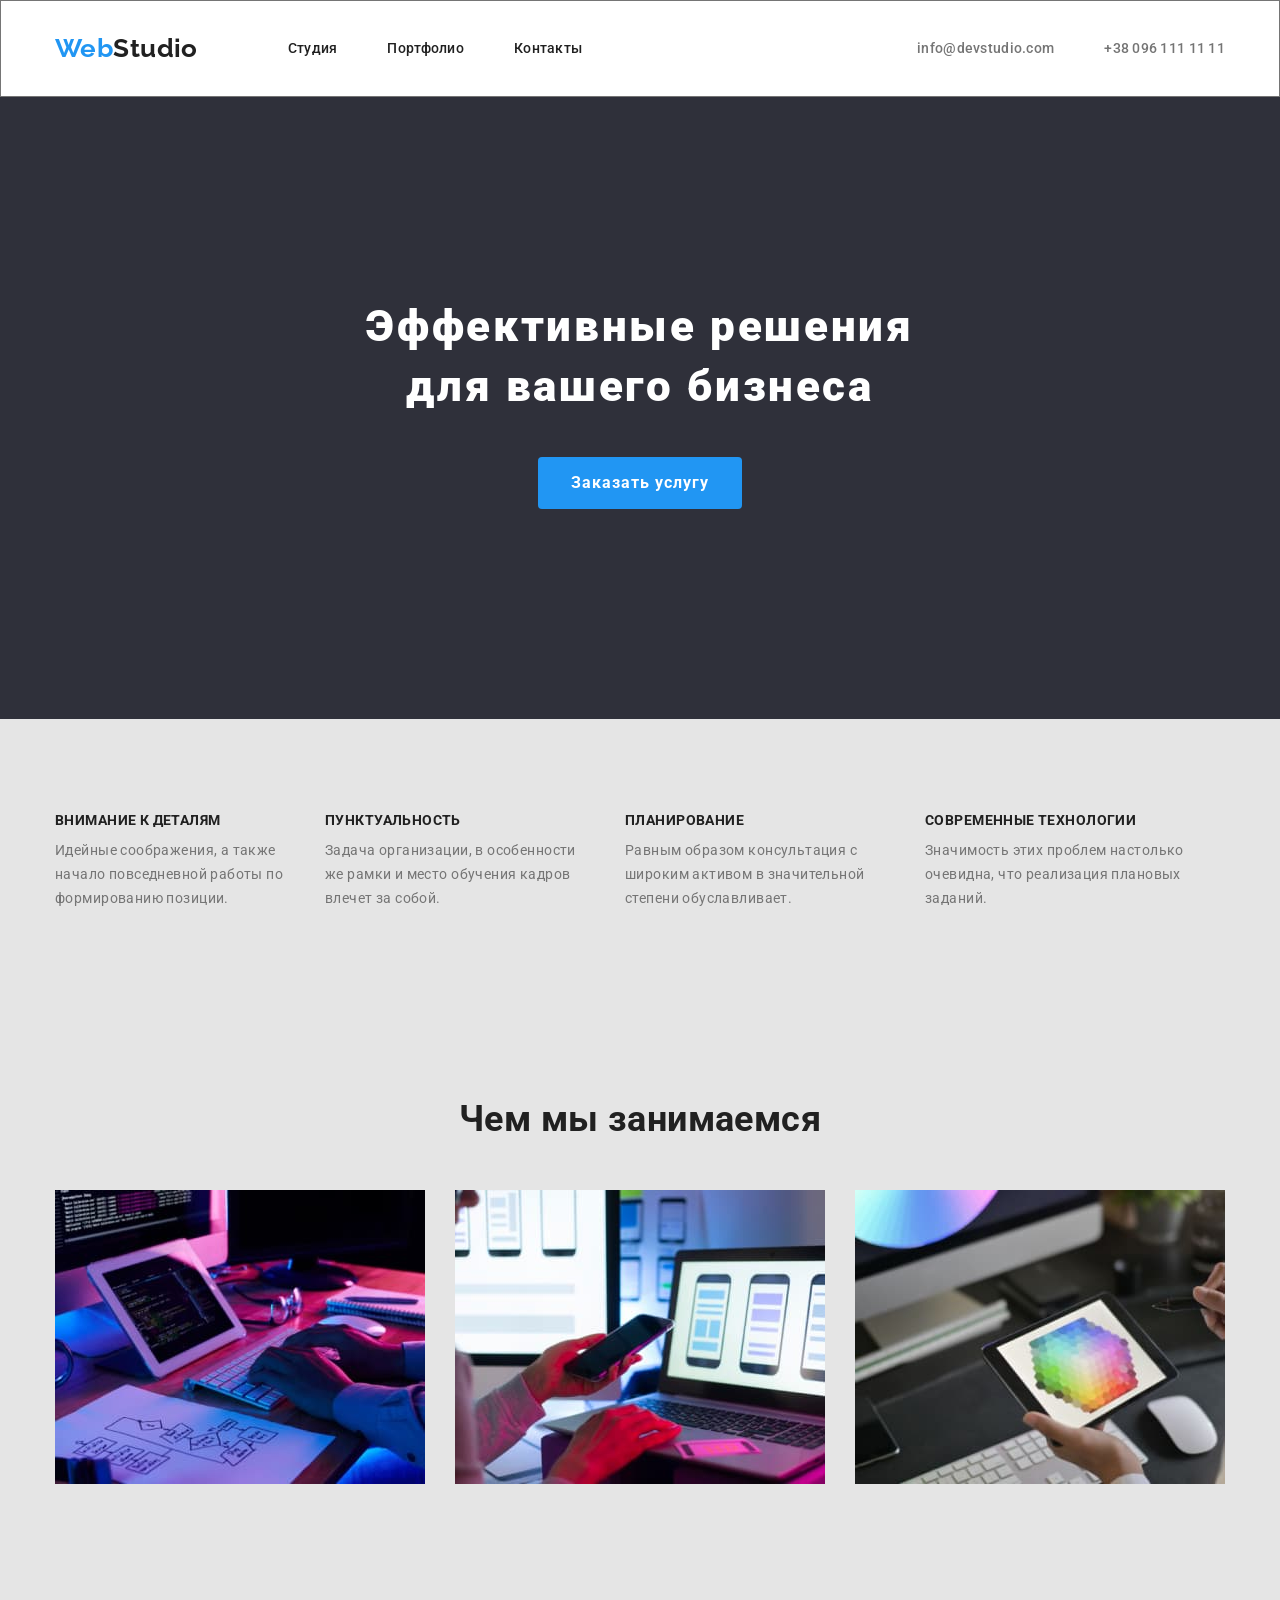
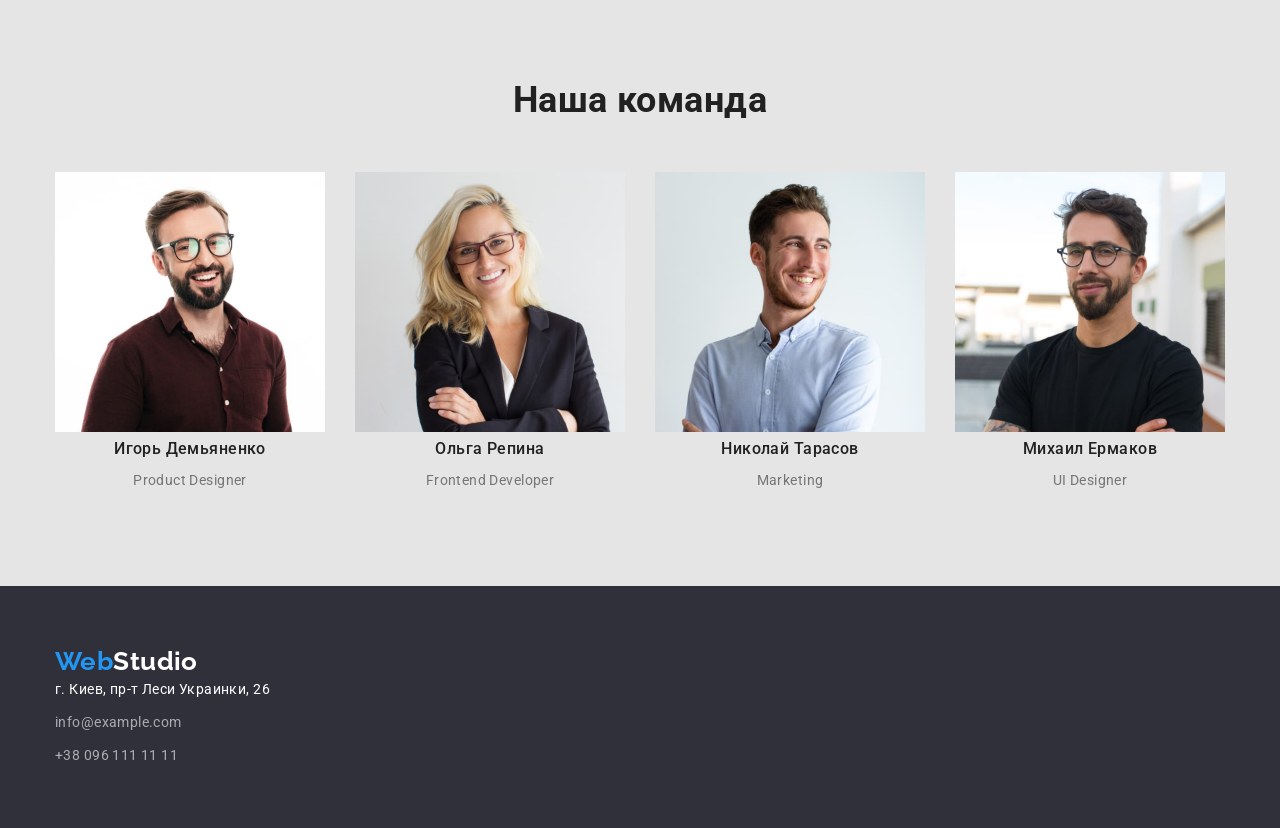
==== index.html @ d14d6383 "добавляет разметку и классы" ====
<!DOCTYPE html>
<html lang="ru">
<head>
    <meta charset="UTF-8">
    <meta http-equiv="X-UA-Compatible" content="IE=edge">
    <meta name="viewport" content="width=device-width, initial-scale=1.0">
    <title>Document</title>
    <link href="https://fonts.googleapis.com/css2?family=Raleway:wght@700&family=Roboto:wght@400;500;700;900&display=swap"
        rel="stylesheet">
    <link rel="stylesheet" href="https://github.com/sindresorhus/modern-normalize/blob/main/modern-normalize.css">
    <link rel="stylesheet" href="./css/styles.css">
</head>
<body>
    <!--Шапка сайта-->
    <header class="page-header">
        <nav class="container main-nav">
        <a href="./index.html" class="logo"><span>Web</span>Studio</a>
         <ul class="site-nav list">
            <li class="item"><a href="./index.html" class="link">Студия</a></li>
            <li class="item"><a href="./portfolio.html" class="link">Портфолио</a></li>
            <li class="item"><a href="" class="link">Контакты</a></li>
         </ul>

         <ul class="contacts list">
            <li class="item"><a href="mailto:info@devstudio.com" class="contacts-link">info@devstudio.com</a></li>
            <li class="item"><a href="tel:+380961111111" class="contacts-link">+38 096 111 11 11</a></li>           
         </ul>
        </nav>
    </header>

    <main>
        <!--Герой-->
    <div>
        <section class="hero">
           <h1 class="hero-title">Эффективные решения <br>для вашего бизнеса</h1>
           <button type="button" class="button hero">Заказать услугу</button>
        </section>
    </div>
    
    <section class="section features">
        <!--Смысловой заголовок, который скроется в css-->
        <div class="container">
        <h2 class="visually-hidden">Наши преимущества</h2>
        <ul class="list features">
            <li class="item-features">
                <h3 class="title">Внимание к деталям</h3>
                <p class="text">Идейные соображения, а также начало повседневной работы по формированию позиции.</p>
            </li>
            <li class="item-features">
                <h3 class="title">Пунктуальность</h3>
                <p class="text">Задача организации, в особенности же рамки и место обучения кадров влечет за собой.</p></li>
            <li class="item-features">
                <h3 class="title">Планирование</h3>
                <p class="text">Равным образом консультация с широким активом в значительной степени обуславливает.</p></li>
            <li class="item-features">
                <h3 class="title">Современные технологии</h3>
                <p class="text">Значимость этих проблем настолько очевидна, что реализация плановых заданий.</p>
            </li>
        </ul>
        </div>
    </section>
    
    
    <section class="section">
        <div class="container">
        <h2 class="section-title">Чем мы занимаемся</h2>
        <ul class="list img">
            <li class="item-list">
               <img src="./images/img-1.jpg" alt="руки на клавиатуре" width="370">
            </li>
            <li class="item-list">
                <img src="./images/img-2.jpg" alt="телефон в руке" width="370"> 
            </li>
            <li class="item-list">
                <img src="./images/img-3.jpg" alt="планшет в руке" width="370"> 
            </li>
        </ul>
        </div>
    </section>

    
    <section class="section">
        <div class="container">
        <h2 class="section-title">Наша команда</h2>
        <ul class="list profession">
            <li class="item-profession">
                <img src="./images/product-designer.jpg" alt="мужчина в рубашке" width="270">
                <h3 class="title-team">Игорь Демьяненко</h3>
                <p class="text">Product Designer</p> 
            </li>
            <li class="item-profession">
                <img src="./images/frontend-developer.jpg" alt="девушка" width="270">  
                <h3 class="title-team">Ольга Репина</h3>
                <p class="text">Frontend Developer</p>
            </li>
            <li class="item-profession">
                <img src="./images/marketing.jpg" alt="мужчина в голубом" width="270">
                <h3 class="title-team">Николай Тарасов</h3>
                <p class="text">Marketing</p>
            </li>
            <li class="item-profession">
                <img src="./images/ul-designer.jpg" alt="мужчина в очках" width="270">
                <h3 class="title-team">Михаил Ермаков</h3>
                <p class="text">UI Designer</p>
            </li>
        </ul>
        </div>
    </section>
    </main>
    <!--Футер-->
    <footer>
    <section class="section footer">
        <div class="container">
        <a href="./index.html" class="logo footer"><span>Web</span>Studio</a>
        <address>
            <ul class="address list">
                <li class="footer-item"><a href="https://google/maps/CWAaKW5dbzgjnJqV8" class="address-text">г. Киев, пр-т Леси Украинки, 26</a>
                </li>
                <li class="footer-item"><a href="mailto:info@example.com" class="footer-contacts">info@example.com</a></li>
                <li class="footer-item"><a href="tel:+380961111111" class="footer-contacts">+38 096 111 11 11</a></li>
            </ul>
        </address>
        </div>
    </section>
    </footer>
    
</body>
</html>
---- css/styles.css ----
:root {
  --primary-background-color: #e5e5e5;
  --secondary-background-color: #2f303a;
  --primary-text-color: #757575;
  --secondary-text-color: #212121;
  --accent-color: #2196f3;
  --hero-text-color: #ffffff;
}

html {
  box-sizing: border-box;
}

*,
*::before,
*::after {
  box-sizing: inherit;
}

body {
  background-color: var(--primary-background-color);
  color: var(--primary-text-color);

  margin: 0;

  font-family: Roboto, sans-serif;
  font-size: 14px;
  line-height: 1.7;
  letter-spacing: 0.03em;
}

/* Утилиты */

.container {
  margin-left: auto;
  margin-right: auto;
  width: 1200px;
  padding-left: 15px;
  padding-right: 15px;
}

.section {
  padding-top: 94px;
  padding-bottom: 94px;
}

.list {
  list-style: none;
  margin: 0;
  padding: 0;
}

h1,
h2,
h3,
p {
  margin: 0;
  padding: 0;
}

.visually-hidden {
  position: absolute;
  width: 1px;
  height: 1px;
  margin: -1px;
  padding: 0;
  overflow: hidden;
  border: 0;
  clip: rect(0 0 0 0);
}

/* Шапка сайта */

.page-header {
  background-color: var(--hero-text-color);

  border: 1px solid var(--primary-text-color);
  padding-bottom: 32px;
  padding-top: 32px;
}

/* Логотип */

.logo {
  color: var(--secondary-text-color);

  font-family: Raleway, sans-serif;
  font-weight: 700;
  font-size: 26px;
  line-height: 1.2;
  text-decoration: none;
}

.logo span {
  color: var(--accent-color);
  margin-bottom: 25px;
}

/* Навигация */

.main-nav {
  display: flex;
  align-items: center;
}

.site-nav {
  margin-left: 90px;
}

.site-nav .link {
  display: block;

  color: var(--secondary-text-color);
  font-family: Roboto, sans-serif;
  font-weight: 500;
  font-size: 14px;
  line-height: 1.2;
  letter-spacing: 0.02em;
  text-decoration: none;
}

.site-nav .link:hover,
.site-nav .link:focus {
  color: var(--accent-color);
}

.site-nav {
  display: flex;
}

.site-nav .item + .item {
  margin-left: 50px;
}

.contacts {
  margin-left: auto;
}

.contacts-link {
  color: var(--primary-text-color);
  font-family: Roboto, sans-serif;
  font-weight: 500;
  font-size: 14px;
  line-height: 1.2;
  letter-spacing: 0.02em;
  text-decoration: none;
}

.contacts-link:hover,
.contacts-link:focus {
  color: var(--accent-color);
}

.contacts {
  display: flex;
}

.contacts .item + .item {
  margin-left: 50px;
}

/* Герой */

.hero {
  background-color: var(--secondary-background-color);
  text-align: center;
}
.hero-title {
  color: var(--hero-text-color);

  padding-top: 200px;
  margin-bottom: 40px;

  font-weight: 900;
  font-size: 44px;
  line-height: 1.36;
  letter-spacing: 0.06em;
}

.button {
  color: var(--hero-text-color);
  background-color: var(--accent-color);

  display: inline-block;
  border-radius: 4px;
  border: 1px solid transparent;

  font-family: Roboto, sans-serif;
  font-weight: 700;
  font-size: 16px;
  line-height: 1.9;
  letter-spacing: 0.06em;
  align-items: center;
  text-align: center;
}

.button.button.hero {
  margin-bottom: 210px;
  padding: 10px 32px;
  min-width: 200px;
}

/* Наши преимущества */
.list.features {
  display: flex;
}

.item-features {
  width: 270px;
}

.list.features .item-features + .item-features {
  margin-right: 30px;
}

.title {
  color: var(--secondary-text-color);

  margin-bottom: 10px;

  font-weight: 700;
  font-size: 14px;
  line-height: 1.14;
  text-transform: uppercase;
}

/* Чем мы занимаемся */

.section-title {
  color: var(--secondary-text-color);

  font-weight: 700;
  font-size: 36px;
  line-height: 1.16;

  text-align: center;
  margin-bottom: 50px;
}

.title-team {
  color: var(--secondary-text-color);

  font-weight: 500;
  font-size: 16px;
  line-height: 1.18;
}

.list.img {
  display: flex;
}

.list.img .item-list + .item-list {
  margin-left: 30px;
}

/* Наша команда */

.list.profession {
  display: flex;
  text-align: center;
}

.list.profession .item-profession + .item-profession {
  margin-left: 30px;
}

.title-team {
  margin-bottom: 10px;
}
/* Свойство text применен к страницам Студио и Портфолио */
.text {
  color: var(--primary-text-color);
}

/* Страница Портфолио */

.filtr.list {
  display: flex;
  justify-content: center;
}

.filtr.list .filtr-button + .filtr-button {
  margin-left: 20px;
}

.filtr .button {
  color: var(--secondary-text-color);
  background-color: var(--hero-text-color);

  font-family: Roboto, sans-serif;
  font-weight: 700;
  font-size: 16px;
  line-height: 1.9;
  letter-spacing: 0.06em;

  display: inline-block;
  padding: 6px 22px;
}

.filtr .button:hover,
.filtr .button:focus {
  color: var(--hero-text-color);
  background-color: var(--accent-color);
}

.filtr.filtr.list {
  margin-bottom: 50px;
}

/* Наши работы */

.list-examples {
  display: flex;
  flex-wrap: wrap;
  margin: -15px;
}

.examples-elements {
  width: 370px;
  margin-right: 30px;
}

.examples-elements:nth-child(3n) {
  margin-right: 0;
}
.title-list {
  color: var(--secondary-text-color);

  font-weight: 700;
  font-size: 18px;
  line-height: 2;
  letter-spacing: 0.06em;
}

/* Футер */

.section.footer {
  padding-top: 60px;
  padding-bottom: 60px;
}
.section.section.footer {
  background-color: var(--secondary-background-color);
}

.logo.footer {
  margin-top: 60px;

  color: var(--hero-text-color);
}

.address-text,
.footer-contacts {
  color: var(--hero-text-color);

  font-family: Roboto, sans-serif;
  font-style: normal;
  font-weight: 400;
  font-size: 14px;
  line-height: 1.7;
  letter-spacing: 0.03em;

  text-decoration: none;
}

.address .footer-item + .footer-item {
  margin-top: 9px;
}

.footer-contacts {
  color: rgba(255, 255, 255, 0.6);
}
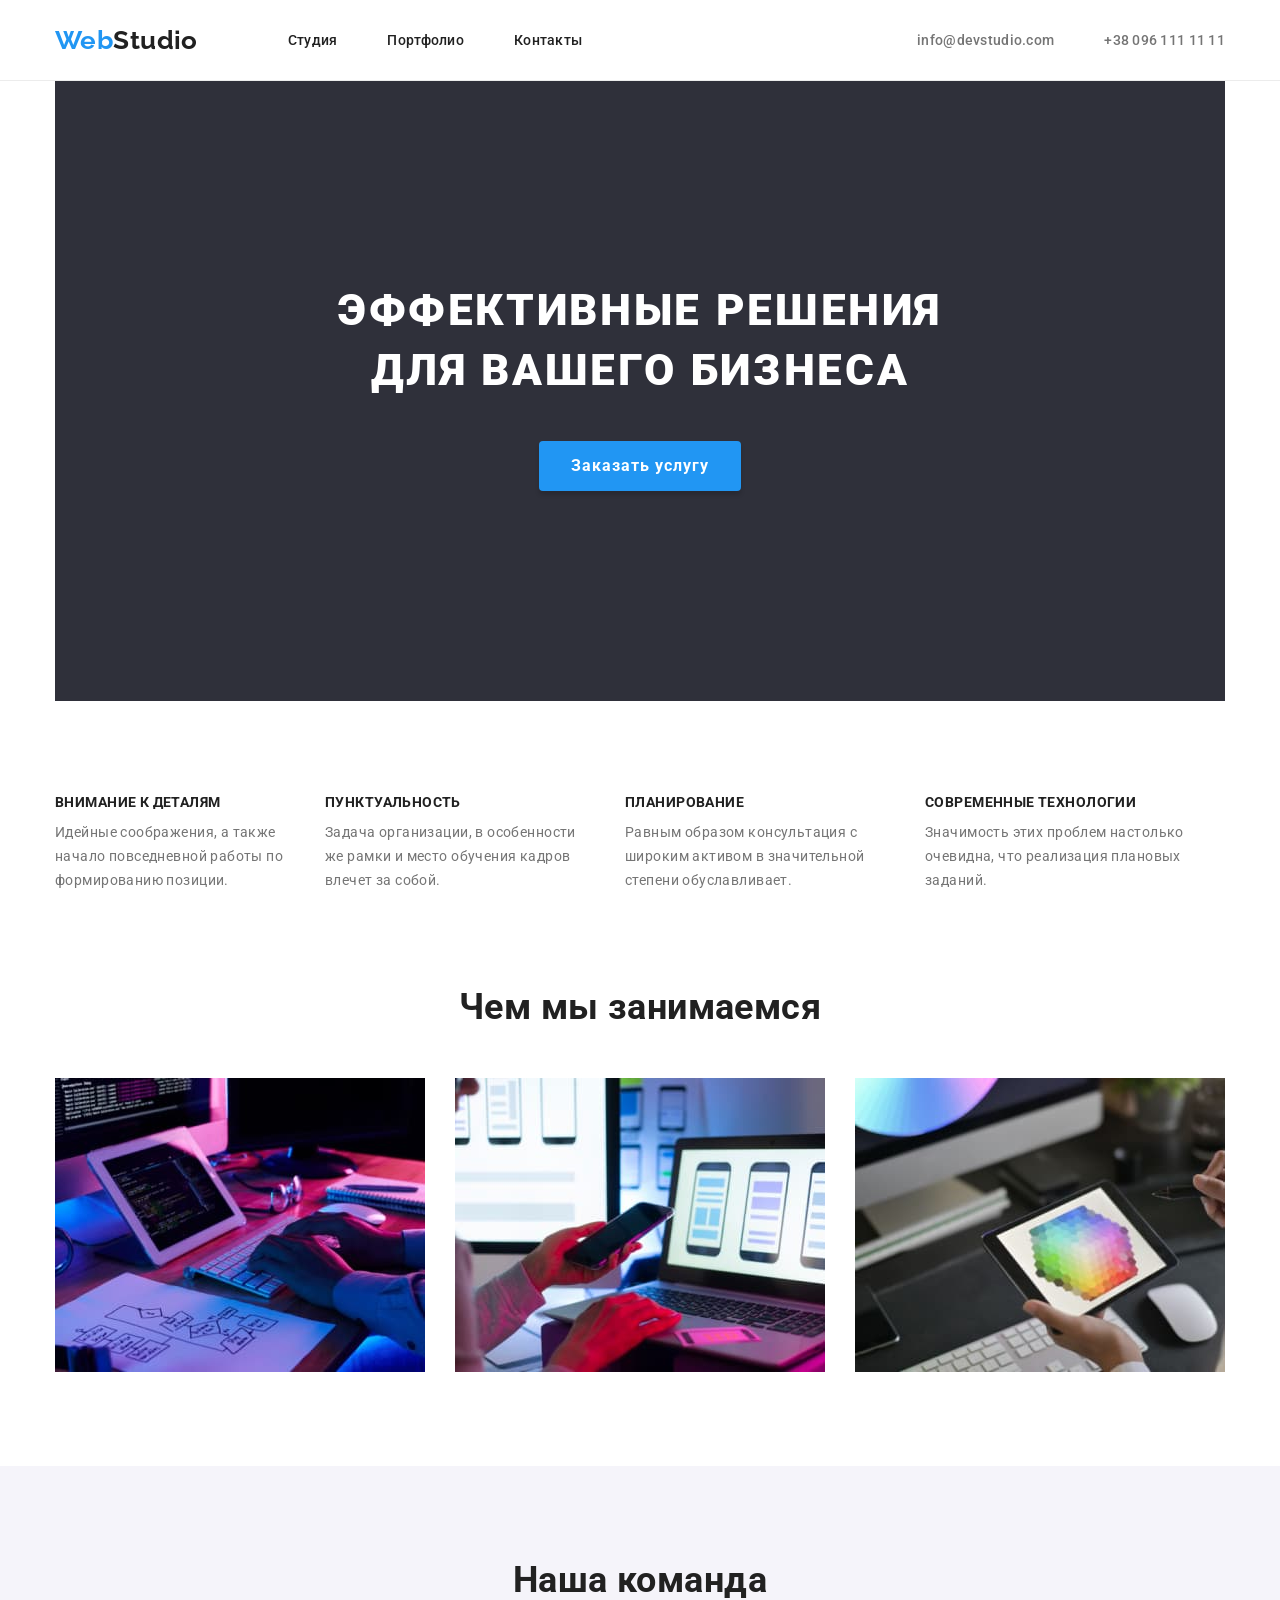
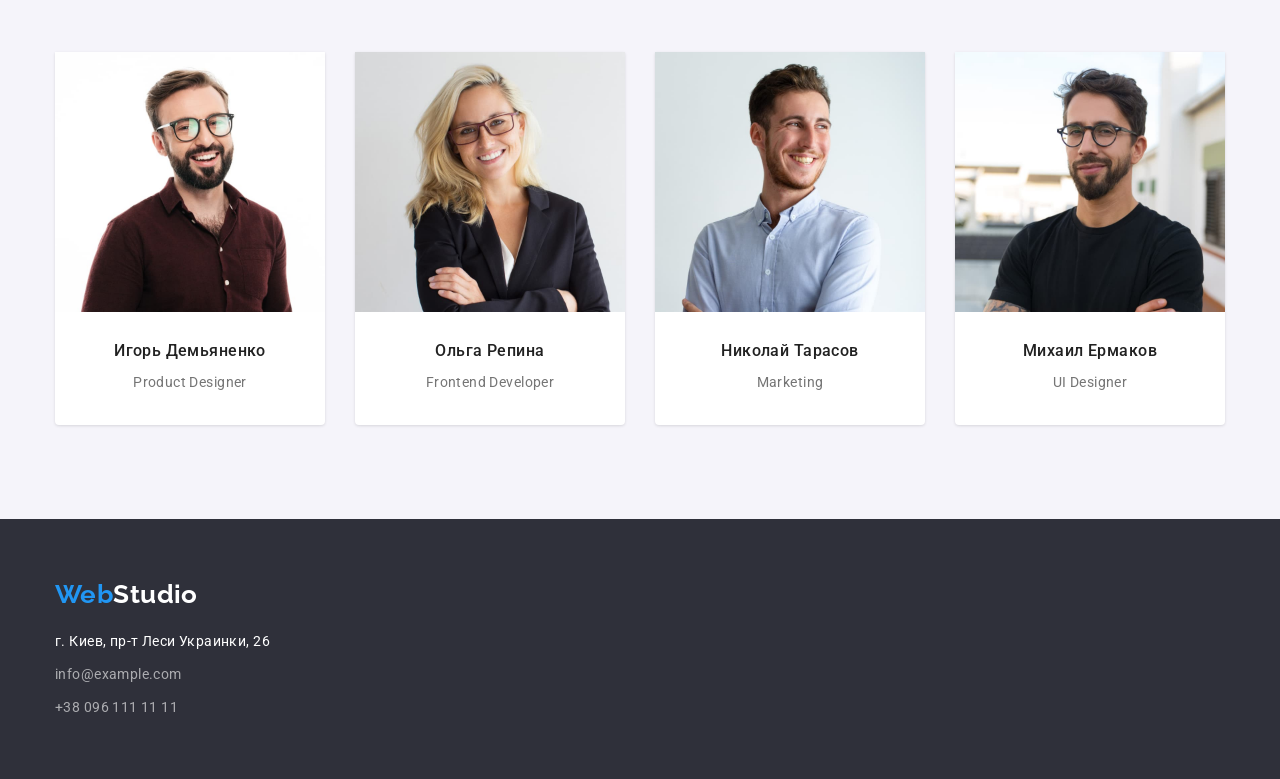
==== commit f6ff25b7: "Добавляет разметку" ====
--- a/index.html
+++ b/index.html
@@ -30,9 +30,9 @@
 
     <main>
         <!--Герой-->
-    <div>
+    <div class="container">
         <section class="hero">
-           <h1 class="hero-title">Эффективные решения <br>для вашего бизнеса</h1>
+           <h1 class="hero-title">Эффективные решения для вашего бизнеса</h1>
            <button type="button" class="button hero">Заказать услугу</button>
         </section>
     </div>
@@ -66,42 +66,50 @@
         <h2 class="section-title">Чем мы занимаемся</h2>
         <ul class="list img">
             <li class="item-list">
-               <img src="./images/img-1.jpg" alt="руки на клавиатуре" width="370">
+               <img src="./images/img-1.jpg" alt="Программирование" width="370">
             </li>
             <li class="item-list">
-                <img src="./images/img-2.jpg" alt="телефон в руке" width="370"> 
+                <img src="./images/img-2.jpg" alt="Аналитика" width="370"> 
             </li>
             <li class="item-list">
-                <img src="./images/img-3.jpg" alt="планшет в руке" width="370"> 
+                <img src="./images/img-3.jpg" alt="Дизайн" width="370"> 
             </li>
         </ul>
         </div>
     </section>
 
     
-    <section class="section">
+    <section class="section section-team">
         <div class="container">
         <h2 class="section-title">Наша команда</h2>
         <ul class="list profession">
             <li class="item-profession">
                 <img src="./images/product-designer.jpg" alt="мужчина в рубашке" width="270">
+                <div class="list-group-team">
                 <h3 class="title-team">Игорь Демьяненко</h3>
                 <p class="text">Product Designer</p> 
+                </div>
             </li>
             <li class="item-profession">
-                <img src="./images/frontend-developer.jpg" alt="девушка" width="270">  
+                <img src="./images/frontend-developer.jpg" alt="девушка" width="270">
+                <div class="list-group-team">
                 <h3 class="title-team">Ольга Репина</h3>
                 <p class="text">Frontend Developer</p>
+                </div>
             </li>
             <li class="item-profession">
                 <img src="./images/marketing.jpg" alt="мужчина в голубом" width="270">
+                <div class="list-group-team">
                 <h3 class="title-team">Николай Тарасов</h3>
                 <p class="text">Marketing</p>
+                </div>
             </li>
             <li class="item-profession">
                 <img src="./images/ul-designer.jpg" alt="мужчина в очках" width="270">
+                <div class="list-group-team">
                 <h3 class="title-team">Михаил Ермаков</h3>
                 <p class="text">UI Designer</p>
+                </div>
             </li>
         </ul>
         </div>
@@ -109,7 +117,7 @@
     </main>
     <!--Футер-->
     <footer>
-    <section class="section footer">
+    <section class="footer">
         <div class="container">
         <a href="./index.html" class="logo footer"><span>Web</span>Studio</a>
         <address>
--- a/css/styles.css
+++ b/css/styles.css
@@ -1,6 +1,7 @@
 :root {
   --primary-background-color: #e5e5e5;
   --secondary-background-color: #2f303a;
+  --team-background-color: #f5f4fa;
   --primary-text-color: #757575;
   --secondary-text-color: #212121;
   --accent-color: #2196f3;
@@ -18,7 +19,7 @@
 }
 
 body {
-  background-color: var(--primary-background-color);
+  background-color: var(--hero-text-color);
   color: var(--primary-text-color);
 
   margin: 0;
@@ -69,20 +70,28 @@
   clip: rect(0 0 0 0);
 }
 
+img {
+  display: block;
+  min-width: 100%;
+  height: auto;
+}
+
 /* Шапка сайта */
 
 .page-header {
   background-color: var(--hero-text-color);
 
-  border: 1px solid var(--primary-text-color);
-  padding-bottom: 32px;
-  padding-top: 32px;
+  border-bottom: 1px solid #ececec;
+  padding-bottom: 24px;
+  padding-top: 25px;
 }
 
 /* Логотип */
 
 .logo {
   color: var(--secondary-text-color);
+
+  display: block;
 
   font-family: Raleway, sans-serif;
   font-weight: 700;
@@ -168,6 +177,8 @@
 .hero-title {
   color: var(--hero-text-color);
 
+  width: 696px;
+  margin: 0 auto;
   padding-top: 200px;
   margin-bottom: 40px;
 
@@ -175,6 +186,7 @@
   font-size: 44px;
   line-height: 1.36;
   letter-spacing: 0.06em;
+  text-transform: uppercase;
 }
 
 .button {
@@ -195,12 +207,23 @@
 }
 
 .button.button.hero {
+  margin-left: auto;
+  margin-right: auto;
+  min-width: 200px;
+  padding-top: 10px;
+  padding-right: 32px;
+  padding-bottom: 10px;
+  padding-left: 32px;
   margin-bottom: 210px;
-  padding: 10px 32px;
-  min-width: 200px;
+
+  box-shadow: 0px 4px 4px rgba(0, 0, 0, 0.15);
+  border-width: 0px;
 }
 
 /* Наши преимущества */
+section.section.features {
+  padding-bottom: 0;
+}
 .list.features {
   display: flex;
 }
@@ -229,12 +252,13 @@
 .section-title {
   color: var(--secondary-text-color);
 
+  padding-top: 0;
+  text-align: center;
+  margin-bottom: 50px;
+
   font-weight: 700;
   font-size: 36px;
   line-height: 1.16;
-
-  text-align: center;
-  margin-bottom: 50px;
 }
 
 .title-team {
@@ -255,6 +279,10 @@
 
 /* Наша команда */
 
+.section-team {
+  background-color: var(--team-background-color);
+}
+
 .list.profession {
   display: flex;
   text-align: center;
@@ -264,12 +292,28 @@
   margin-left: 30px;
 }
 
+.item-profession {
+  background-color: var(--hero-text-color);
+  width: 270px;
+  box-shadow: 0px 1px 3px rgba(0, 0, 0, 0.12);
+  border-radius: 0px 0px 4px 4px;
+  border-width: 0px;
+}
+
+.list-group-team {
+  padding-top: 30px;
+  padding-bottom: 30px;
+}
+
 .title-team {
   margin-bottom: 10px;
+  text-align: center;
 }
 /* Свойство text применен к страницам Студио и Портфолио */
 .text {
   color: var(--primary-text-color);
+
+  text-decoration: none;
 }
 
 /* Страница Портфолио */
@@ -284,17 +328,29 @@
 }
 
 .filtr .button {
-  color: var(--secondary-text-color);
-  background-color: var(--hero-text-color);
+  margin-left: auto;
+  margin-right: auto;
+  min-width: 130px;
+  padding-top: 10px;
+  padding-right: 32px;
+  padding-bottom: 10px;
+  padding-left: 32px;
+
+  display: flex;
+  align-items: center;
+  text-align: center;
+  box-shadow: 0px 4px 4px rgba(0, 0, 0, 0.15);
+  border-radius: 4px;
+  border-width: 0px;
+
+  color: var(--secondary-text-color);
+  background-color: var(--team-background-color);
 
   font-family: Roboto, sans-serif;
   font-weight: 700;
   font-size: 16px;
   line-height: 1.9;
   letter-spacing: 0.06em;
-
-  display: inline-block;
-  padding: 6px 22px;
 }
 
 .filtr .button:hover,
@@ -309,45 +365,74 @@
 
 /* Наши работы */
 
+.examples-elements {
+  background: #ffffff;
+
+  max-width: 370px;
+  border: 1px solid #eeeeee;
+  box-sizing: border-box;
+}
+
+.examples-text {
+  padding-right: 24px;
+  padding-left: 24px;
+  padding-top: 20px;
+  padding-bottom: 20px;
+}
+
 .list-examples {
+  padding-top: 50px;
   display: flex;
   flex-wrap: wrap;
   margin: -15px;
+}
+
+.examples-text {
+  background-color: var(--hero-text-color);
+
+  padding-top: 20px;
+  padding-bottom: 20px;
+  border: 1px solid #eeeeee;
+  box-sizing: border-box;
 }
 
 .examples-elements {
   width: 370px;
   margin-right: 30px;
+  margin-bottom: 30px;
 }
 
 .examples-elements:nth-child(3n) {
   margin-right: 0;
 }
 .title-list {
+  margin-bottom: 10px;
+
   color: var(--secondary-text-color);
 
   font-weight: 700;
   font-size: 18px;
   line-height: 2;
   letter-spacing: 0.06em;
+
+  text-decoration: none;
 }
 
 /* Футер */
 
-.section.footer {
+footer {
   padding-top: 60px;
   padding-bottom: 60px;
-}
-.section.section.footer {
   background-color: var(--secondary-background-color);
 }
 
 .logo.footer {
-  margin-top: 60px;
-
   color: var(--hero-text-color);
 }
 
+.address.list {
+  margin-top: 20px;
+}
 .address-text,
 .footer-contacts {
   color: var(--hero-text-color);
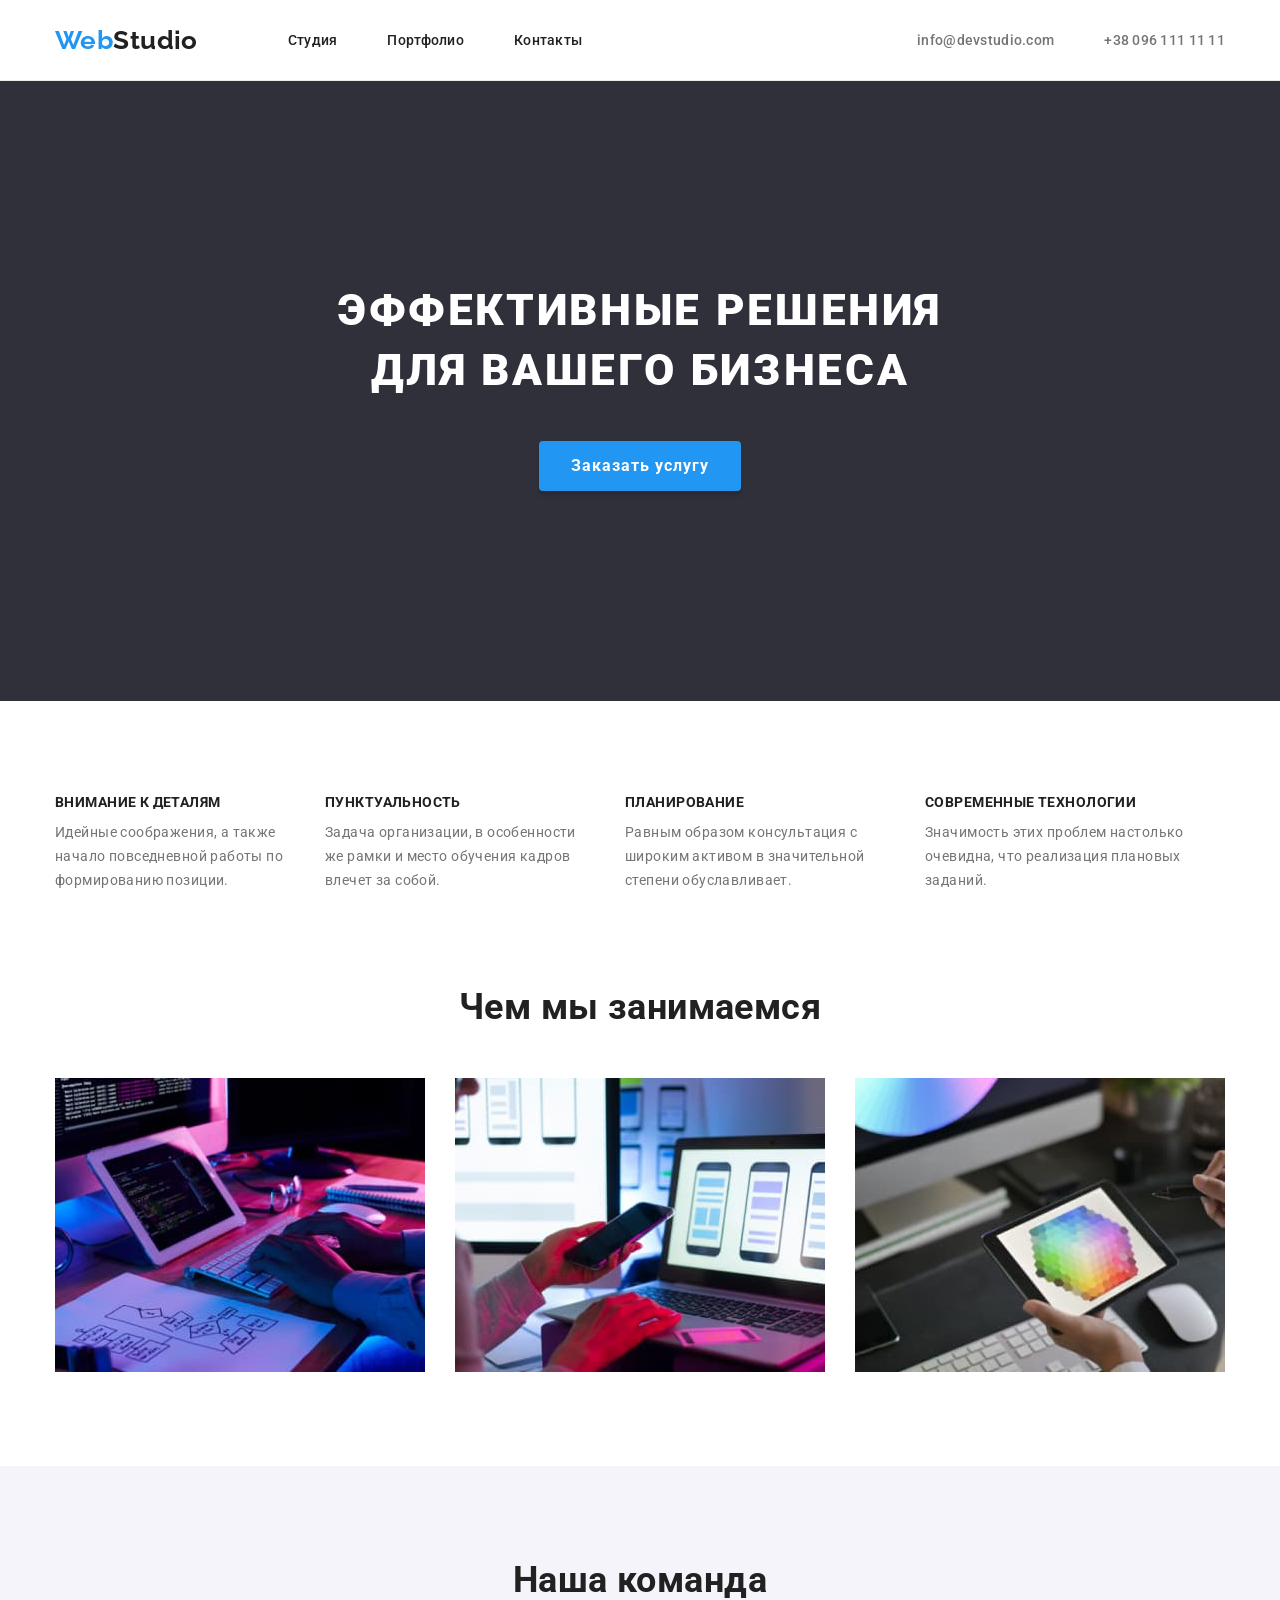
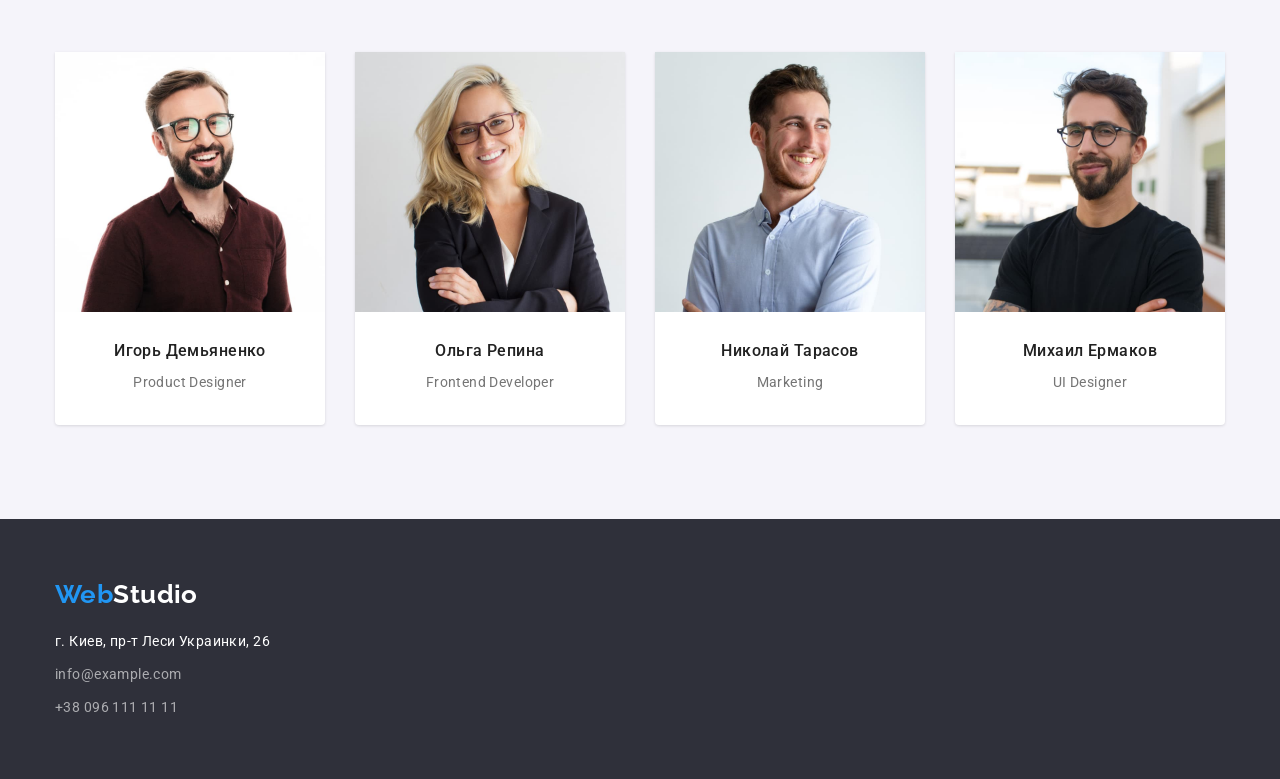
==== commit 16979f9c: "Добавляет разметку" ====
--- a/index.html
+++ b/index.html
@@ -30,12 +30,12 @@
 
     <main>
         <!--Герой-->
-    <div class="container">
         <section class="hero">
+            <div class="container">
            <h1 class="hero-title">Эффективные решения для вашего бизнеса</h1>
            <button type="button" class="button hero">Заказать услугу</button>
+            </div>
         </section>
-    </div>
     
     <section class="section features">
         <!--Смысловой заголовок, который скроется в css-->
--- a/css/styles.css
+++ b/css/styles.css
@@ -331,15 +331,14 @@
   margin-left: auto;
   margin-right: auto;
   min-width: 130px;
-  padding-top: 10px;
-  padding-right: 32px;
-  padding-bottom: 10px;
-  padding-left: 32px;
+  padding-top: 6px;
+  padding-right: 22px;
+  padding-bottom: 6px;
+  padding-left: 22px;
 
   display: flex;
   align-items: center;
   text-align: center;
-  box-shadow: 0px 4px 4px rgba(0, 0, 0, 0.15);
   border-radius: 4px;
   border-width: 0px;
 
@@ -369,8 +368,18 @@
   background: #ffffff;
 
   max-width: 370px;
-  border: 1px solid #eeeeee;
+  margin-right: 30px;
+  margin-bottom: 30px;
   box-sizing: border-box;
+}
+
+.examples-elements a {
+  display: block;
+  text-decoration: none;
+}
+
+.examples-elements:nth-child(3n) {
+  margin-right: 0;
 }
 
 .examples-text {
@@ -378,6 +387,10 @@
   padding-left: 24px;
   padding-top: 20px;
   padding-bottom: 20px;
+
+  border-right: 1px solid #eeeeee;
+  border-bottom: 1px solid #eeeeee;
+  border-left: 1px solid #eeeeee;
 }
 
 .list-examples {
@@ -387,24 +400,6 @@
   margin: -15px;
 }
 
-.examples-text {
-  background-color: var(--hero-text-color);
-
-  padding-top: 20px;
-  padding-bottom: 20px;
-  border: 1px solid #eeeeee;
-  box-sizing: border-box;
-}
-
-.examples-elements {
-  width: 370px;
-  margin-right: 30px;
-  margin-bottom: 30px;
-}
-
-.examples-elements:nth-child(3n) {
-  margin-right: 0;
-}
 .title-list {
   margin-bottom: 10px;
 
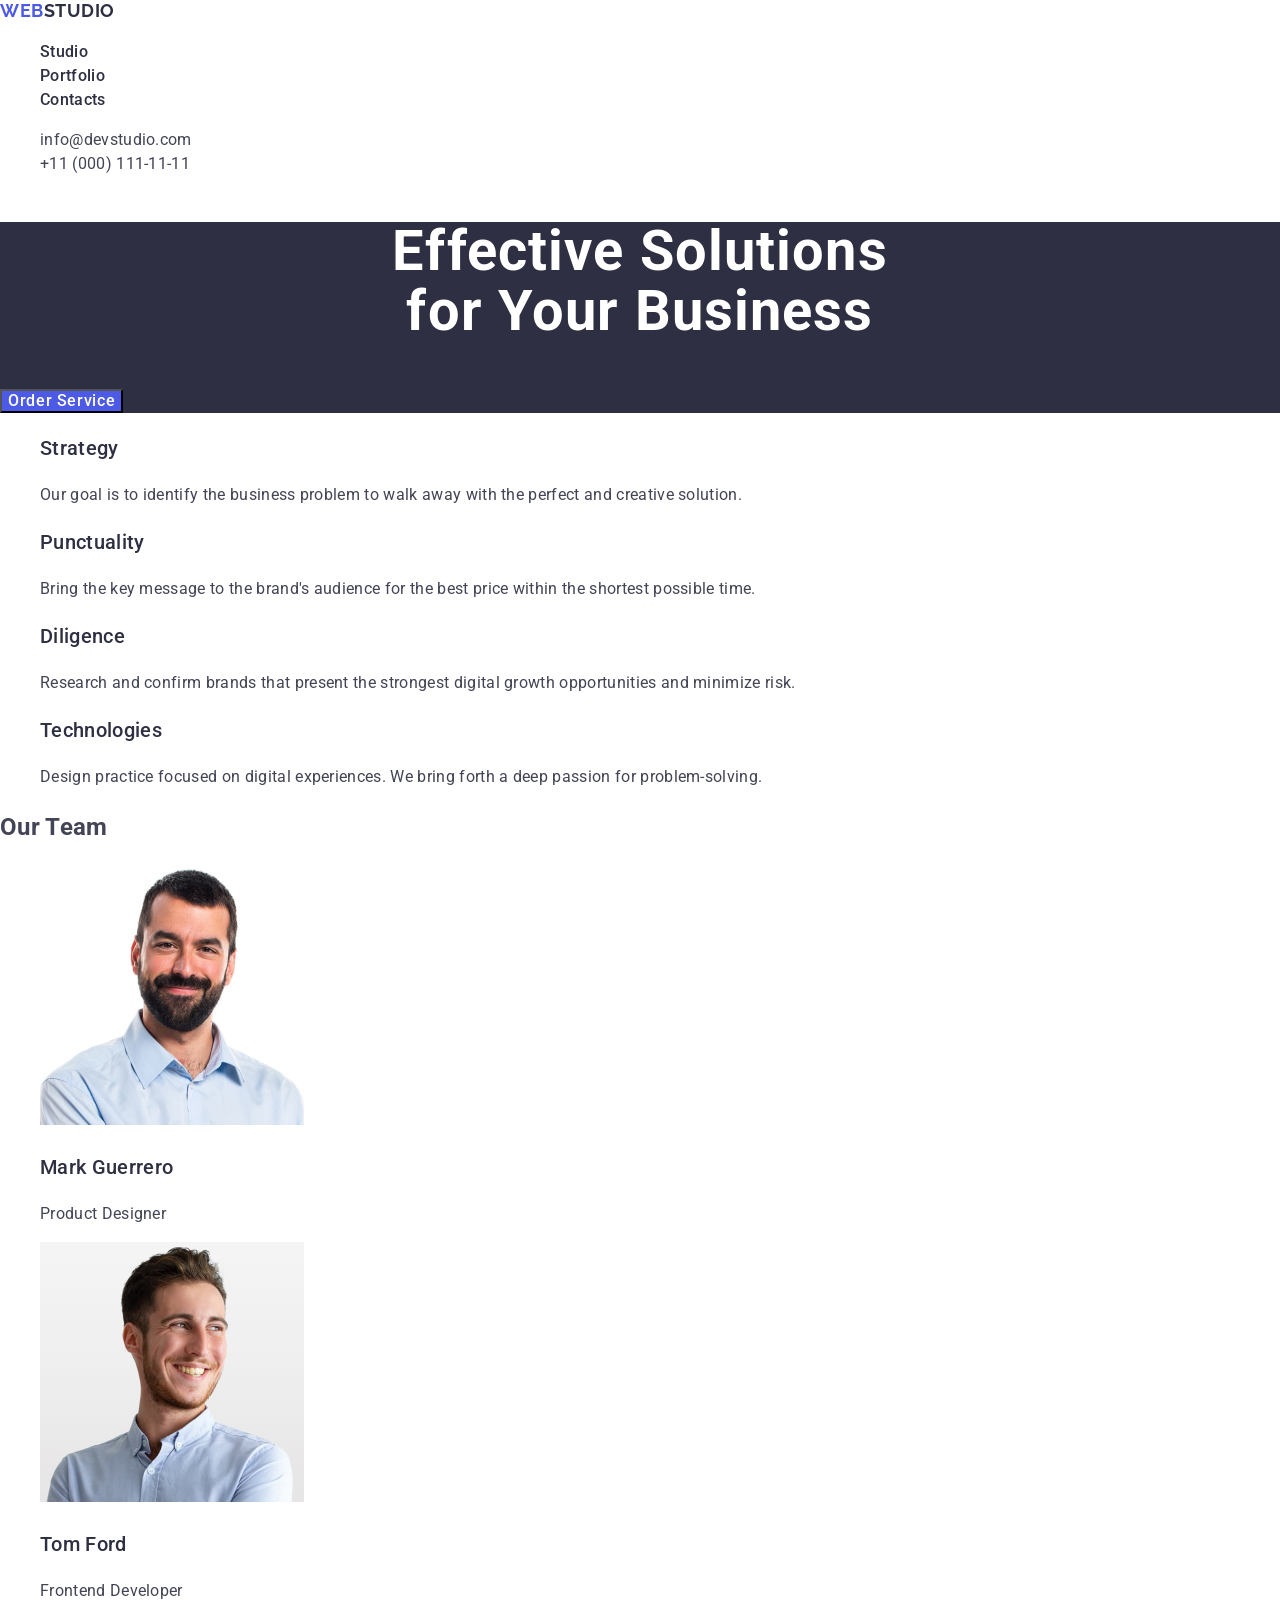
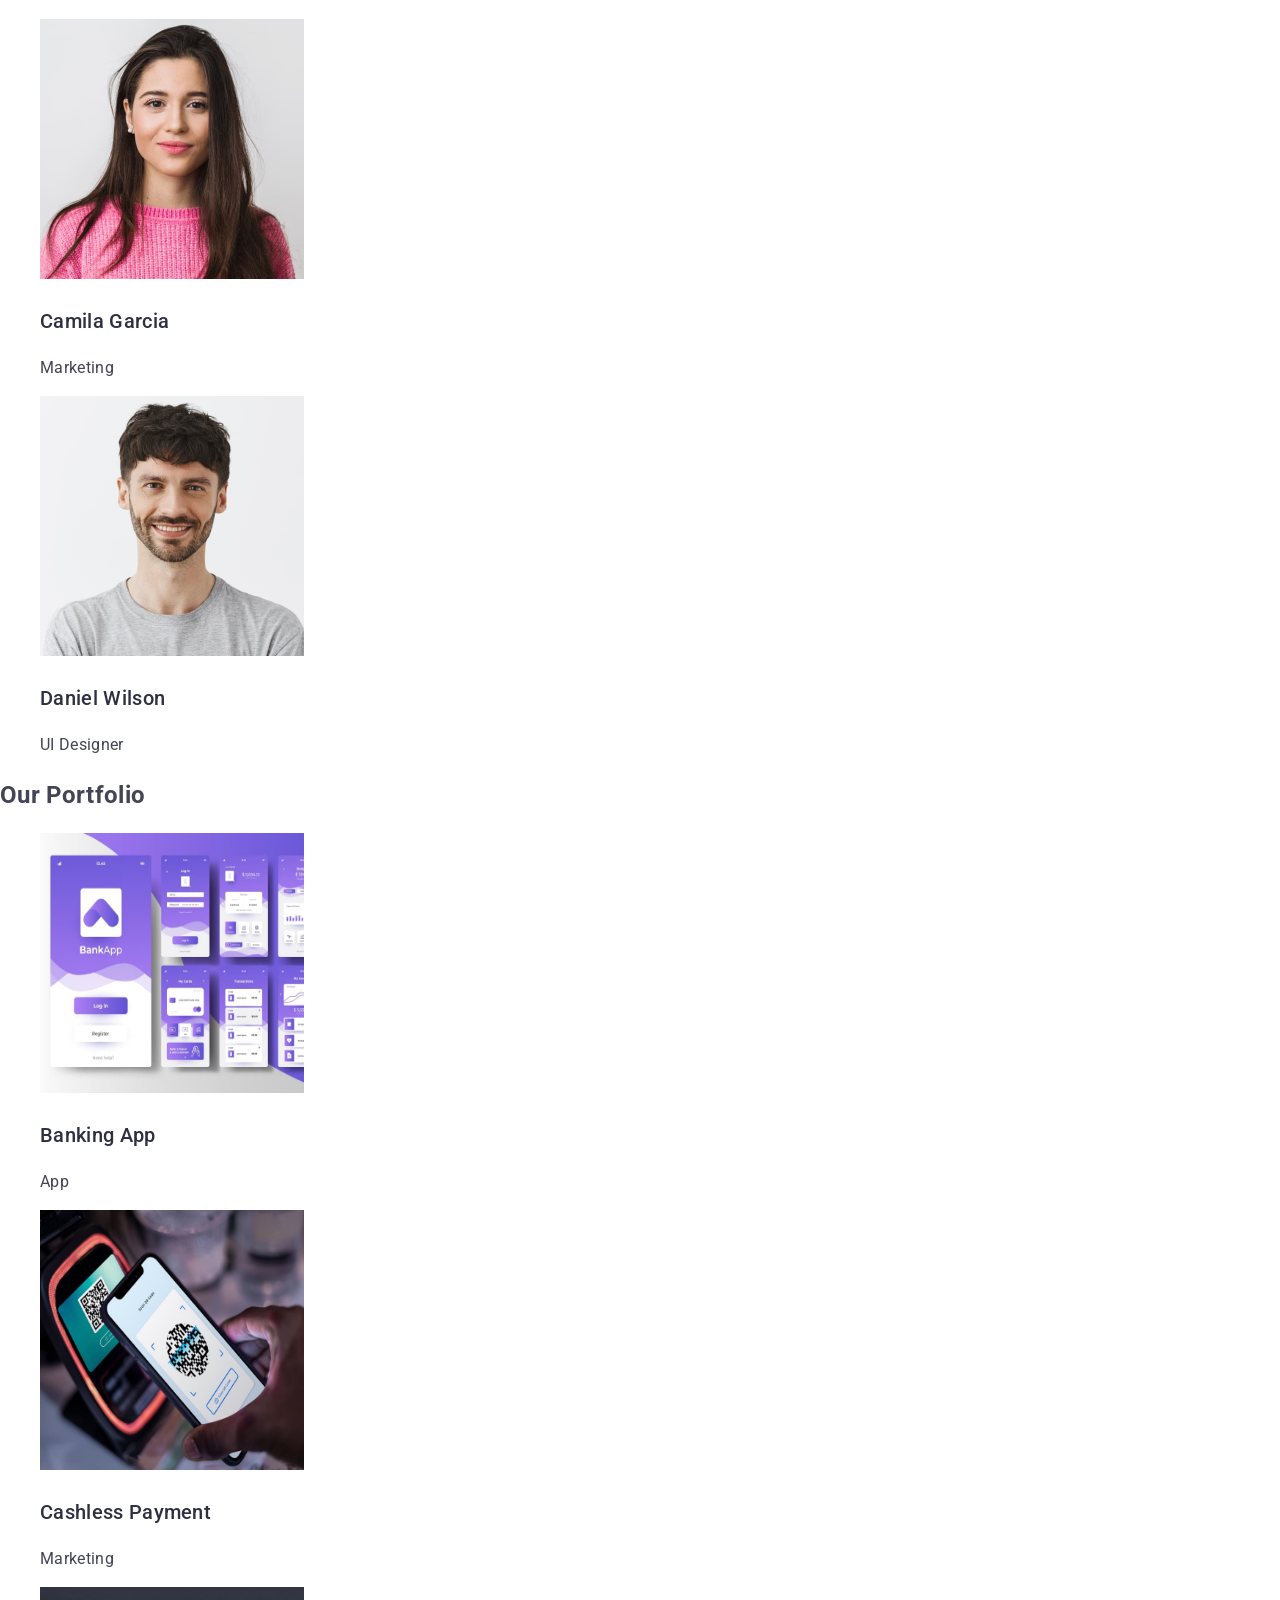
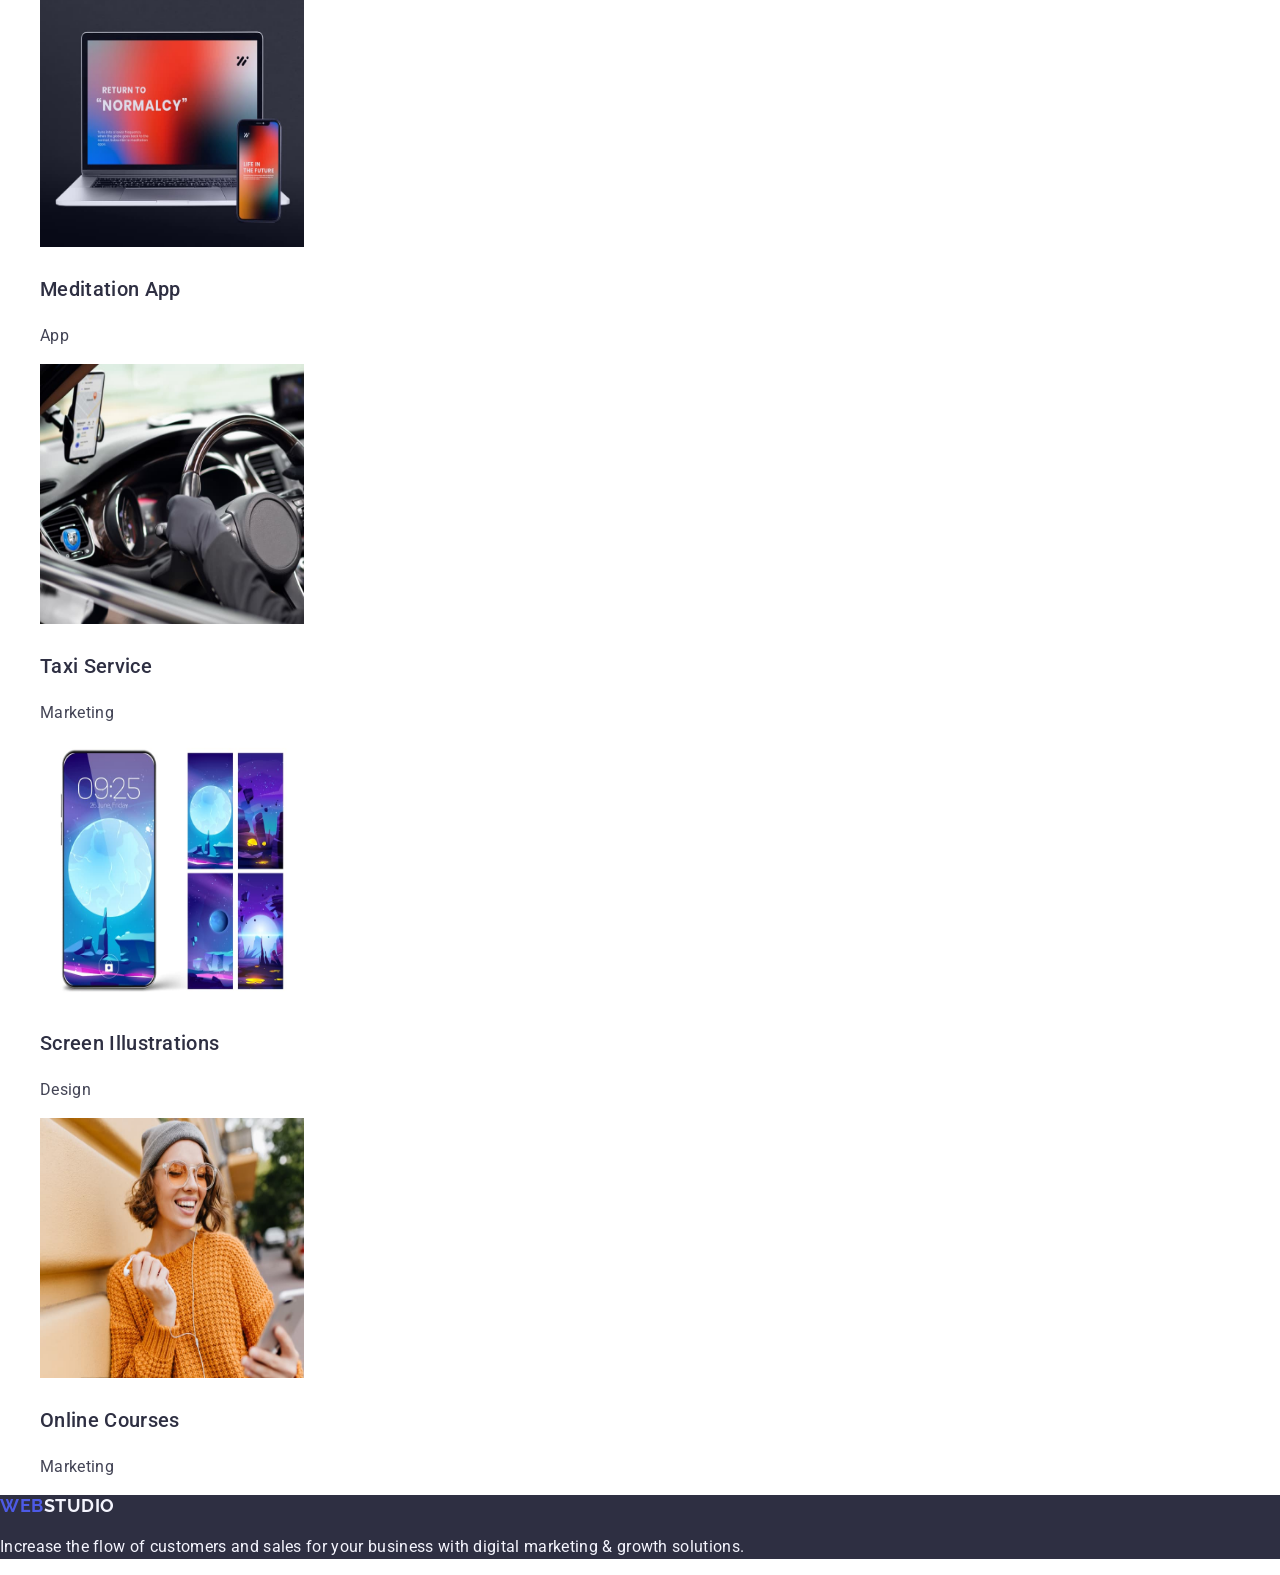
==== commit ff33daf2: "Initial commit" ====
--- a/index.html
+++ b/index.html
@@ -1,136 +1,146 @@
-<!DOCTYPE html>
-<html lang="ru">
-<head>
-    <meta charset="UTF-8">
-    <meta http-equiv="X-UA-Compatible" content="IE=edge">
-    <meta name="viewport" content="width=device-width, initial-scale=1.0">
-    <title>Document</title>
-    <link href="https://fonts.googleapis.com/css2?family=Raleway:wght@700&family=Roboto:wght@400;500;700;900&display=swap"
-        rel="stylesheet">
-    <link rel="stylesheet" href="https://github.com/sindresorhus/modern-normalize/blob/main/modern-normalize.css">
-    <link rel="stylesheet" href="./css/styles.css">
-</head>
-<body>
-    <!--Шапка сайта-->
-    <header class="page-header">
-        <nav class="container main-nav">
-        <a href="./index.html" class="logo"><span>Web</span>Studio</a>
-         <ul class="site-nav list">
-            <li class="item"><a href="./index.html" class="link">Студия</a></li>
-            <li class="item"><a href="./portfolio.html" class="link">Портфолио</a></li>
-            <li class="item"><a href="" class="link">Контакты</a></li>
-         </ul>
-
-         <ul class="contacts list">
-            <li class="item"><a href="mailto:info@devstudio.com" class="contacts-link">info@devstudio.com</a></li>
-            <li class="item"><a href="tel:+380961111111" class="contacts-link">+38 096 111 11 11</a></li>           
-         </ul>
-        </nav>
-    </header>
-
-    <main>
-        <!--Герой-->
-        <section class="hero">
-            <div class="container">
-           <h1 class="hero-title">Эффективные решения для вашего бизнеса</h1>
-           <button type="button" class="button hero">Заказать услугу</button>
-            </div>
-        </section>
-    
-    <section class="section features">
-        <!--Смысловой заголовок, который скроется в css-->
-        <div class="container">
-        <h2 class="visually-hidden">Наши преимущества</h2>
-        <ul class="list features">
-            <li class="item-features">
-                <h3 class="title">Внимание к деталям</h3>
-                <p class="text">Идейные соображения, а также начало повседневной работы по формированию позиции.</p>
-            </li>
-            <li class="item-features">
-                <h3 class="title">Пунктуальность</h3>
-                <p class="text">Задача организации, в особенности же рамки и место обучения кадров влечет за собой.</p></li>
-            <li class="item-features">
-                <h3 class="title">Планирование</h3>
-                <p class="text">Равным образом консультация с широким активом в значительной степени обуславливает.</p></li>
-            <li class="item-features">
-                <h3 class="title">Современные технологии</h3>
-                <p class="text">Значимость этих проблем настолько очевидна, что реализация плановых заданий.</p>
-            </li>
-        </ul>
-        </div>
-    </section>
-    
-    
-    <section class="section">
-        <div class="container">
-        <h2 class="section-title">Чем мы занимаемся</h2>
-        <ul class="list img">
-            <li class="item-list">
-               <img src="./images/img-1.jpg" alt="Программирование" width="370">
-            </li>
-            <li class="item-list">
-                <img src="./images/img-2.jpg" alt="Аналитика" width="370"> 
-            </li>
-            <li class="item-list">
-                <img src="./images/img-3.jpg" alt="Дизайн" width="370"> 
-            </li>
-        </ul>
-        </div>
-    </section>
-
-    
-    <section class="section section-team">
-        <div class="container">
-        <h2 class="section-title">Наша команда</h2>
-        <ul class="list profession">
-            <li class="item-profession">
-                <img src="./images/product-designer.jpg" alt="мужчина в рубашке" width="270">
-                <div class="list-group-team">
-                <h3 class="title-team">Игорь Демьяненко</h3>
-                <p class="text">Product Designer</p> 
-                </div>
-            </li>
-            <li class="item-profession">
-                <img src="./images/frontend-developer.jpg" alt="девушка" width="270">
-                <div class="list-group-team">
-                <h3 class="title-team">Ольга Репина</h3>
-                <p class="text">Frontend Developer</p>
-                </div>
-            </li>
-            <li class="item-profession">
-                <img src="./images/marketing.jpg" alt="мужчина в голубом" width="270">
-                <div class="list-group-team">
-                <h3 class="title-team">Николай Тарасов</h3>
-                <p class="text">Marketing</p>
-                </div>
-            </li>
-            <li class="item-profession">
-                <img src="./images/ul-designer.jpg" alt="мужчина в очках" width="270">
-                <div class="list-group-team">
-                <h3 class="title-team">Михаил Ермаков</h3>
-                <p class="text">UI Designer</p>
-                </div>
-            </li>
-        </ul>
-        </div>
-    </section>
-    </main>
-    <!--Футер-->
-    <footer>
-    <section class="footer">
-        <div class="container">
-        <a href="./index.html" class="logo footer"><span>Web</span>Studio</a>
-        <address>
-            <ul class="address list">
-                <li class="footer-item"><a href="https://google/maps/CWAaKW5dbzgjnJqV8" class="address-text">г. Киев, пр-т Леси Украинки, 26</a>
-                </li>
-                <li class="footer-item"><a href="mailto:info@example.com" class="footer-contacts">info@example.com</a></li>
-                <li class="footer-item"><a href="tel:+380961111111" class="footer-contacts">+38 096 111 11 11</a></li>
-            </ul>
-        </address>
-        </div>
-    </section>
-    </footer>
-    
-</body>
+<!DOCTYPE html>
+<html lang="en">
+<head>
+    <meta charset="UTF-8">
+    <meta name="viewport" content="width=device-width, initial-scale=1.0">
+    <title>WebStudio</title>
+    <link rel="stylesheet" href="https://cdnjs.cloudflare.com/ajax/libs/modern-normalize/3.0.1/modern-normalize.min.css">
+    <link rel="preconnect" href="https://fonts.googleapis.com">
+    <link rel="preconnect" href="https://fonts.gstatic.com" crossorigin>
+    <link href="https://fonts.googleapis.com/css2?family=Raleway:wght@700&family=Roboto:wght@400;500;700&display=swap"
+    rel="stylesheet">
+    <link rel="stylesheet" href="./css/styles.css">
+</head>
+<body>
+    <!-- ========= #region header========= -->
+        <header class="header-page">
+                <nav class="nav">
+                    <a class="logo" href="./index.html">Web<span class="logo-studio">studio</span></a>
+                    <ul class="list">
+                        <li class="item-nav"><a class="link-nav" href="./index.html">Studio</a></li>
+                        <li class="item-nav"><a class="link-nav" href="">Portfolio</a></li>
+                        <li class="item-nav"><a class="link-nav" href="">Contacts</a></li>
+                    </ul>
+                </nav>
+                <ul class="list">
+                    <li><a class="link-contacts" href="mailto:info@devstudio.com">info@devstudio.com</a></li>
+                    <li><a class="link-contacts" href="tel:++11(000)1111111">+11 (000) 111-11-11</a></li>
+                </ul>
+        </header>
+        <!-- ========= #endregion header========= -->
+        <main>
+            <!-- ==========#region hero========== -->
+            <section class="section-hero">
+                <h1 class="title-hero">Effective Solutions<br>
+                for Your Business</h1>
+                <button class="button-hero" type="button">Order Service</button>
+            </section>
+            <!--======== #endregion hero ======-->
+
+            <!-- ==========#region our-benefits======== -->
+            <section>
+                <h2 class="visually-hidden">Our Benefits</h2>
+                <ul class="list">
+                    <li class="item-benefits">
+                        <h3 class="list-title">Strategy</h3>
+                        <p>Our goal is to identify the business
+                        problem to walk away with the perfect and creative solution.</p>
+                    </li>
+                    <li class="item-benefits">
+                        <h3 class="list-title">Punctuality</h3>
+                        <p>Bring the key message to the brand's audience for the best price within the shortest possible time.</p>
+                    </li>
+                    <li class="item-benefits">
+                        <h3 class="list-title">Diligence</h3>
+                        <p>Research and confirm brands that present the strongest digital growth opportunities and minimize risk.</p>
+                    </li>
+                    <li class="item-benefits">
+                        <h3 class="list-title">Technologies</h3>
+                        <p>Design practice focused on digital experiences. We bring forth a deep passion for problem-solving.</p>
+                    </li>
+                </ul>
+            </section>
+            <!-- ======#endregion our-benefits=======-->
+
+            <!-- ============#region our-team========== -->
+
+            <section class="section-team">
+                <h2 class="section-title">Our Team</h2>
+                <ul class="list">
+                    <li>
+                        <img src="./images/Mark.jpg" alt="man with a beard" width="264" height="260">
+                        <h3 class="list-title">Mark Guerrero</h3>
+                        <p>Product Designer</p>
+                    </li>
+                    <li>
+                        <img src="./images/Tom.jpg" alt="man with a smile" width="264" height="260">
+                        <h3 class="list-title">Tom Ford</h3>
+                        <p>Frontend Developer</p>
+                    </li>
+                    <li>
+                        <img src="./images/Camila.jpg" alt="young lady" width="264" height="260">
+                        <h3 class="list-title">Camila Garcia</h3>
+                        <p>Marketing</p>
+                    </li>
+                    <li>
+                        <img src="./images/Daniel.jpg" alt="young man" width="264" height="260">
+                        <h3 class="list-title">Daniel Wilson</h3>
+                        <p>UI Designer</p>
+                    </li>
+                </ul>
+            </section>
+            <!-- ========#endregion our-team========-->
+             
+            <!--  ===========#region our-portfolio=======  -->
+            
+            <section class="section-portfolio">
+                <h2 class="section-title">Our Portfolio</h2>
+                    <ul class="list">
+                        <li>
+                        <img src="./images/Banking-App.jpg" alt="open purple files" width="264" height="260">
+                            <h3 class="list-title">Banking App</h3>
+                            <p>App</p>
+                        </li>
+                        <li>
+                            <img src="./images/Cashless-Payment.jpg" alt="qr on phone" width="264" height="260">
+                            <h3 class="list-title">Cashless Payment</h3>
+                            <p>Marketing</p>
+                        </li>
+                        <li>
+                            <img src="./images/Meditation-App.jpg" alt="laptop" width="264" height="260">
+                            <h3 class="list-title">Meditation App</h3>
+                            <p>App</p>
+                        </li>
+                        <li>
+                            <img src="./images/Taxi-Service.jpg" alt="car steering wheel " width="264" height="260">
+                            <h3 class="list-title">Taxi Service</h3>
+                            <p>Marketing</p>
+                        </li>
+                        <li>
+                            <img src="./images/Screen-Illustrations.jpg" alt="phone and screen" width="264" height="260">
+                            <h3 class="list-title">Screen Illustrations</h3>
+                            <p>Design</p>
+                        </li>
+                        <li>
+                            <img src="./images/Online-Courses.jpg" alt="girl with headphones" width="264" height="260">
+                            <h3 class="list-title">Online Courses</h3>
+                            <p>Marketing</p>
+                        </li>      
+                    </ul>
+                
+            </section>
+            <!--  ===========#endregion our-portfolio=======  -->
+
+            <!-- ==========#region footer======== -->
+
+            <footer class="section-footer">
+            <a class="logo" href="./index.html">Web<span class="logo-studio">studio</span></a>
+            <p class="text-footer">Increase the flow of customers and sales for your business with digital marketing & growth solutions.</p>
+            </footer>
+            <!-- ==========#endregion footer========-->
+
+        </main>
+
+    
+</body>
 </html>
--- a/css/styles.css
+++ b/css/styles.css
@@ -1,451 +1,136 @@
-:root {
-  --primary-background-color: #e5e5e5;
-  --secondary-background-color: #2f303a;
-  --team-background-color: #f5f4fa;
-  --primary-text-color: #757575;
-  --secondary-text-color: #212121;
-  --accent-color: #2196f3;
-  --hero-text-color: #ffffff;
+
+body {
+    font-family: "Roboto", sans-serif;
+    font-size: 16px;
+    line-height: 1.5;
+    letter-spacing: 0.02em;
+
+    color: #434455;
+    background: #fff;
 }
 
-html {
-  box-sizing: border-box;
+a {
+    text-decoration: none;
 }
 
-*,
-*::before,
-*::after {
-  box-sizing: inherit;
+ul,
+ol
+ {
+    list-style-type: none;
 }
 
-body {
-  background-color: var(--hero-text-color);
-  color: var(--primary-text-color);
-
-  margin: 0;
-
-  font-family: Roboto, sans-serif;
-  font-size: 14px;
-  line-height: 1.7;
-  letter-spacing: 0.03em;
+button {
+    cursor: pointer;
 }
 
-/* Утилиты */
-
-.container {
-  margin-left: auto;
-  margin-right: auto;
-  width: 1200px;
-  padding-left: 15px;
-  padding-right: 15px;
+/*#region header*/
+.logo {
+    font-family: "Raleway", sans-serif;
+    font-weight: 700;
+    font-size: 18px;
+    line-height: 1.17;
+    letter-spacing: 0.03em;
+    text-transform: uppercase;
+    color: #4d5ae5;
 }
 
-.section {
-  padding-top: 94px;
-  padding-bottom: 94px;
+.logo-studio {
+   color: #2e2f42;
 }
 
-.list {
-  list-style: none;
-  margin: 0;
-  padding: 0;
+.link-nav {
+    font-weight: 500;
+    color: #2e2f42;
+    text-decoration: none;
 }
 
-h1,
-h2,
-h3,
-p {
-  margin: 0;
-  padding: 0;
+.link-nav:hover,
+.link-nav:focus {
+    color: #404bbf;
 }
 
-.visually-hidden {
-  position: absolute;
-  width: 1px;
-  height: 1px;
-  margin: -1px;
-  padding: 0;
-  overflow: hidden;
-  border: 0;
-  clip: rect(0 0 0 0);
+.link-contacts {
+    font-style: normal;
+    color: #434455;
+    text-decoration: none;
 }
 
-img {
-  display: block;
-  min-width: 100%;
-  height: auto;
+.link-contacts:hover,
+.link-contacts:focus {
+    color: #404bbf;
 }
 
-/* Шапка сайта */
+/*#endregion header*/
 
-.page-header {
-  background-color: var(--hero-text-color);
 
-  border-bottom: 1px solid #ececec;
-  padding-bottom: 24px;
-  padding-top: 25px;
+/*#region hero*/
+.section-hero{ 
+background-color: #2e2f42;
 }
 
-/* Логотип */
-
-.logo {
-  color: var(--secondary-text-color);
-
-  display: block;
-
-  font-family: Raleway, sans-serif;
-  font-weight: 700;
-  font-size: 26px;
-  line-height: 1.2;
-  text-decoration: none;
+.title-hero {
+font-weight: 700;
+font-size: 56px;
+line-height: 1.07;
+letter-spacing: 0.02em;
+text-align: center;
+color: #fff;
 }
 
-.logo span {
-  color: var(--accent-color);
-  margin-bottom: 25px;
+ .button-hero {
+     font-weight: 500;
+     letter-spacing: 0.04em;
+     color: #fff;
+     background: #4d5ae5;
+ }
+
+.button-hero:hover,
+.button-hero:focus{
+    background-color: #404bbf;
 }
 
-/* Навигация */
+/*#endregion hero*/
 
-.main-nav {
-  display: flex;
-  align-items: center;
+/*#region our-benefits*/
+.visually-hidden {
+    position: absolute;
+    width: 1px;
+    height: 1px;
+    margin: -1px;
+    padding: 0;
+    border: 0;
+    clip: rect(0, 0, 0, 0);
+    overflow: hidden;
+    white-space: nowrap;
+}
+/*#endregion our-benefits*/
+
+/*#region our-team*/
+
+.list-title {
+font-weight: 500;
+font-size: 20px;
+color: #2e2f42;
 }
 
-.site-nav {
-  margin-left: 90px;
+/*#endregion our-team*/
+
+
+/*#region our-portfolio*/
+
+
+/*#endregion our-portfolio*/
+
+
+/*#region footer*/
+.section-footer {
+    background: #2e2f42;
 }
 
-.site-nav .link {
-  display: block;
-
-  color: var(--secondary-text-color);
-  font-family: Roboto, sans-serif;
-  font-weight: 500;
-  font-size: 14px;
-  line-height: 1.2;
-  letter-spacing: 0.02em;
-  text-decoration: none;
+footer .logo-studio {
+    color: #f4f4fd;
 }
 
-.site-nav .link:hover,
-.site-nav .link:focus {
-  color: var(--accent-color);
+.text-footer {
+    color: #f4f4fd;
 }
-
-.site-nav {
-  display: flex;
-}
-
-.site-nav .item + .item {
-  margin-left: 50px;
-}
-
-.contacts {
-  margin-left: auto;
-}
-
-.contacts-link {
-  color: var(--primary-text-color);
-  font-family: Roboto, sans-serif;
-  font-weight: 500;
-  font-size: 14px;
-  line-height: 1.2;
-  letter-spacing: 0.02em;
-  text-decoration: none;
-}
-
-.contacts-link:hover,
-.contacts-link:focus {
-  color: var(--accent-color);
-}
-
-.contacts {
-  display: flex;
-}
-
-.contacts .item + .item {
-  margin-left: 50px;
-}
-
-/* Герой */
-
-.hero {
-  background-color: var(--secondary-background-color);
-  text-align: center;
-}
-.hero-title {
-  color: var(--hero-text-color);
-
-  width: 696px;
-  margin: 0 auto;
-  padding-top: 200px;
-  margin-bottom: 40px;
-
-  font-weight: 900;
-  font-size: 44px;
-  line-height: 1.36;
-  letter-spacing: 0.06em;
-  text-transform: uppercase;
-}
-
-.button {
-  color: var(--hero-text-color);
-  background-color: var(--accent-color);
-
-  display: inline-block;
-  border-radius: 4px;
-  border: 1px solid transparent;
-
-  font-family: Roboto, sans-serif;
-  font-weight: 700;
-  font-size: 16px;
-  line-height: 1.9;
-  letter-spacing: 0.06em;
-  align-items: center;
-  text-align: center;
-}
-
-.button.button.hero {
-  margin-left: auto;
-  margin-right: auto;
-  min-width: 200px;
-  padding-top: 10px;
-  padding-right: 32px;
-  padding-bottom: 10px;
-  padding-left: 32px;
-  margin-bottom: 210px;
-
-  box-shadow: 0px 4px 4px rgba(0, 0, 0, 0.15);
-  border-width: 0px;
-}
-
-/* Наши преимущества */
-section.section.features {
-  padding-bottom: 0;
-}
-.list.features {
-  display: flex;
-}
-
-.item-features {
-  width: 270px;
-}
-
-.list.features .item-features + .item-features {
-  margin-right: 30px;
-}
-
-.title {
-  color: var(--secondary-text-color);
-
-  margin-bottom: 10px;
-
-  font-weight: 700;
-  font-size: 14px;
-  line-height: 1.14;
-  text-transform: uppercase;
-}
-
-/* Чем мы занимаемся */
-
-.section-title {
-  color: var(--secondary-text-color);
-
-  padding-top: 0;
-  text-align: center;
-  margin-bottom: 50px;
-
-  font-weight: 700;
-  font-size: 36px;
-  line-height: 1.16;
-}
-
-.title-team {
-  color: var(--secondary-text-color);
-
-  font-weight: 500;
-  font-size: 16px;
-  line-height: 1.18;
-}
-
-.list.img {
-  display: flex;
-}
-
-.list.img .item-list + .item-list {
-  margin-left: 30px;
-}
-
-/* Наша команда */
-
-.section-team {
-  background-color: var(--team-background-color);
-}
-
-.list.profession {
-  display: flex;
-  text-align: center;
-}
-
-.list.profession .item-profession + .item-profession {
-  margin-left: 30px;
-}
-
-.item-profession {
-  background-color: var(--hero-text-color);
-  width: 270px;
-  box-shadow: 0px 1px 3px rgba(0, 0, 0, 0.12);
-  border-radius: 0px 0px 4px 4px;
-  border-width: 0px;
-}
-
-.list-group-team {
-  padding-top: 30px;
-  padding-bottom: 30px;
-}
-
-.title-team {
-  margin-bottom: 10px;
-  text-align: center;
-}
-/* Свойство text применен к страницам Студио и Портфолио */
-.text {
-  color: var(--primary-text-color);
-
-  text-decoration: none;
-}
-
-/* Страница Портфолио */
-
-.filtr.list {
-  display: flex;
-  justify-content: center;
-}
-
-.filtr.list .filtr-button + .filtr-button {
-  margin-left: 20px;
-}
-
-.filtr .button {
-  margin-left: auto;
-  margin-right: auto;
-  min-width: 130px;
-  padding-top: 6px;
-  padding-right: 22px;
-  padding-bottom: 6px;
-  padding-left: 22px;
-
-  display: flex;
-  align-items: center;
-  text-align: center;
-  border-radius: 4px;
-  border-width: 0px;
-
-  color: var(--secondary-text-color);
-  background-color: var(--team-background-color);
-
-  font-family: Roboto, sans-serif;
-  font-weight: 700;
-  font-size: 16px;
-  line-height: 1.9;
-  letter-spacing: 0.06em;
-}
-
-.filtr .button:hover,
-.filtr .button:focus {
-  color: var(--hero-text-color);
-  background-color: var(--accent-color);
-}
-
-.filtr.filtr.list {
-  margin-bottom: 50px;
-}
-
-/* Наши работы */
-
-.examples-elements {
-  background: #ffffff;
-
-  max-width: 370px;
-  margin-right: 30px;
-  margin-bottom: 30px;
-  box-sizing: border-box;
-}
-
-.examples-elements a {
-  display: block;
-  text-decoration: none;
-}
-
-.examples-elements:nth-child(3n) {
-  margin-right: 0;
-}
-
-.examples-text {
-  padding-right: 24px;
-  padding-left: 24px;
-  padding-top: 20px;
-  padding-bottom: 20px;
-
-  border-right: 1px solid #eeeeee;
-  border-bottom: 1px solid #eeeeee;
-  border-left: 1px solid #eeeeee;
-}
-
-.list-examples {
-  padding-top: 50px;
-  display: flex;
-  flex-wrap: wrap;
-  margin: -15px;
-}
-
-.title-list {
-  margin-bottom: 10px;
-
-  color: var(--secondary-text-color);
-
-  font-weight: 700;
-  font-size: 18px;
-  line-height: 2;
-  letter-spacing: 0.06em;
-
-  text-decoration: none;
-}
-
-/* Футер */
-
-footer {
-  padding-top: 60px;
-  padding-bottom: 60px;
-  background-color: var(--secondary-background-color);
-}
-
-.logo.footer {
-  color: var(--hero-text-color);
-}
-
-.address.list {
-  margin-top: 20px;
-}
-.address-text,
-.footer-contacts {
-  color: var(--hero-text-color);
-
-  font-family: Roboto, sans-serif;
-  font-style: normal;
-  font-weight: 400;
-  font-size: 14px;
-  line-height: 1.7;
-  letter-spacing: 0.03em;
-
-  text-decoration: none;
-}
-
-.address .footer-item + .footer-item {
-  margin-top: 9px;
-}
-
-.footer-contacts {
-  color: rgba(255, 255, 255, 0.6);
-}
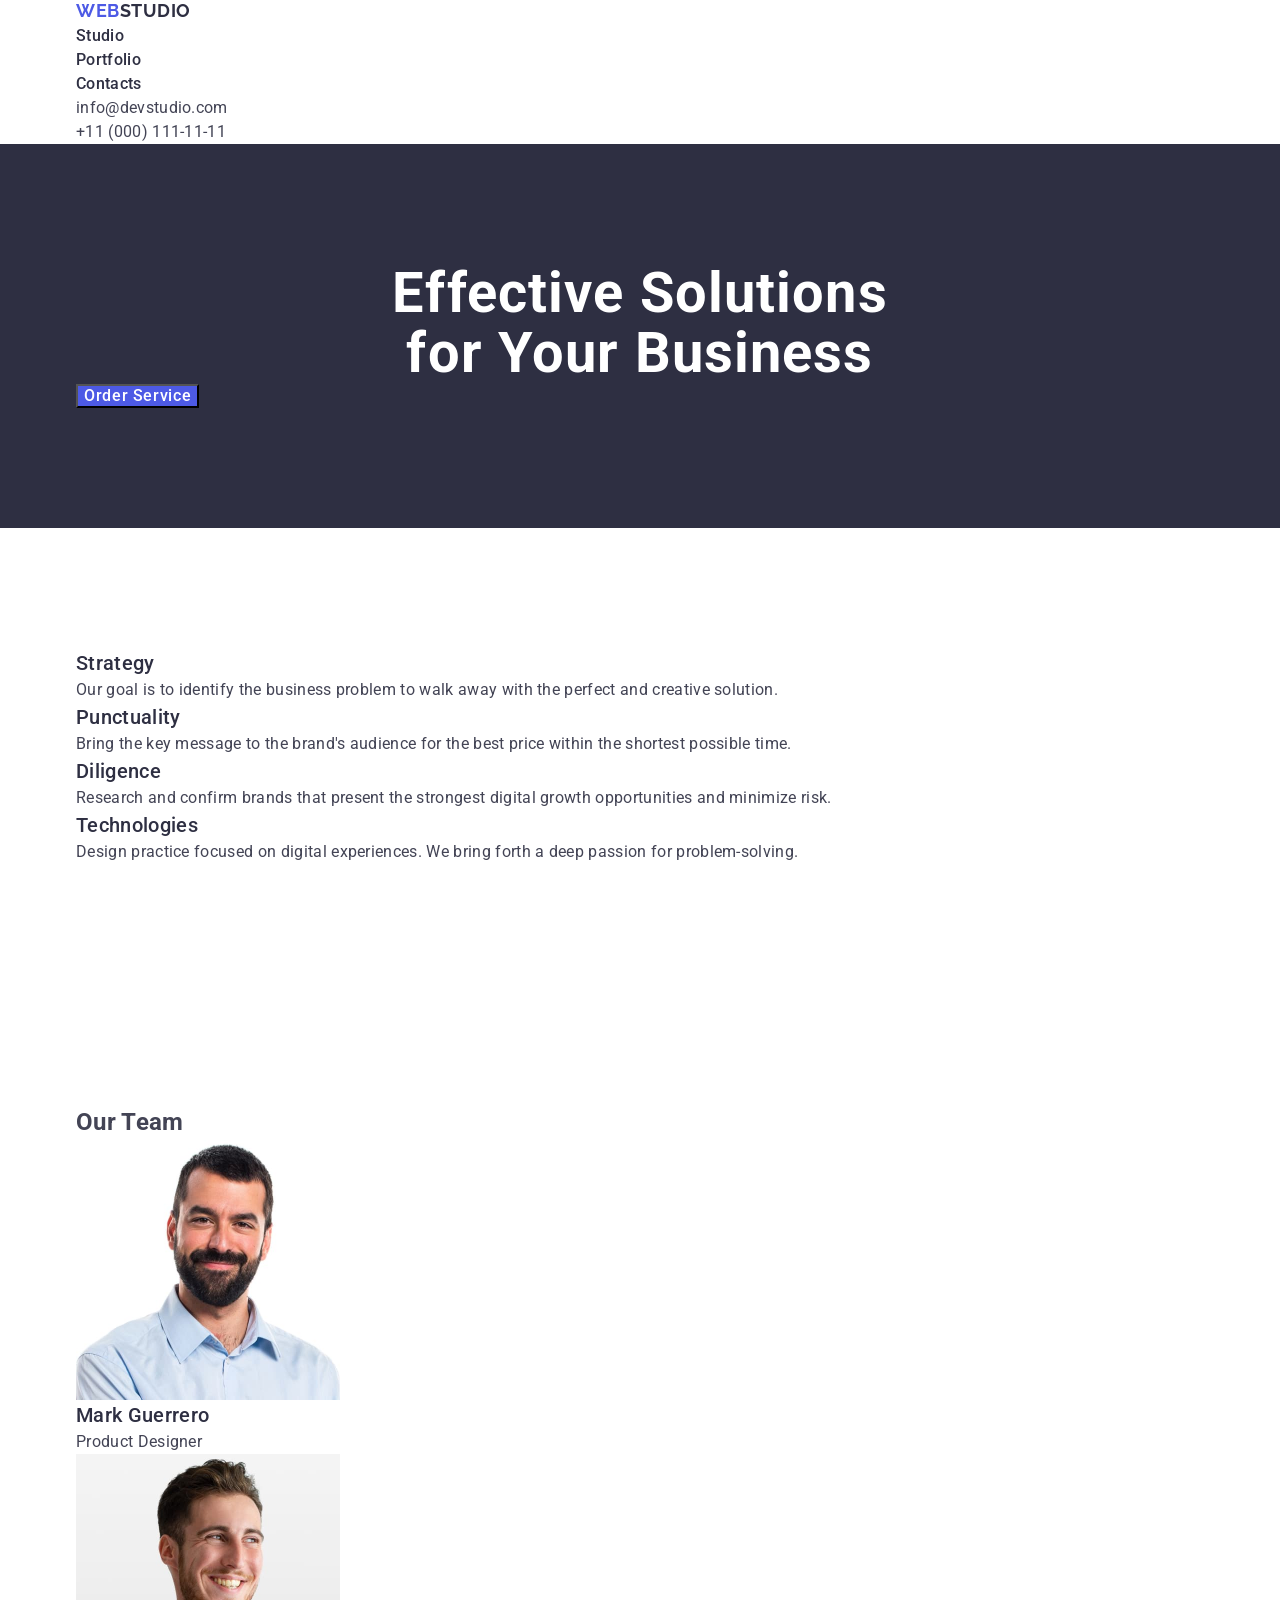
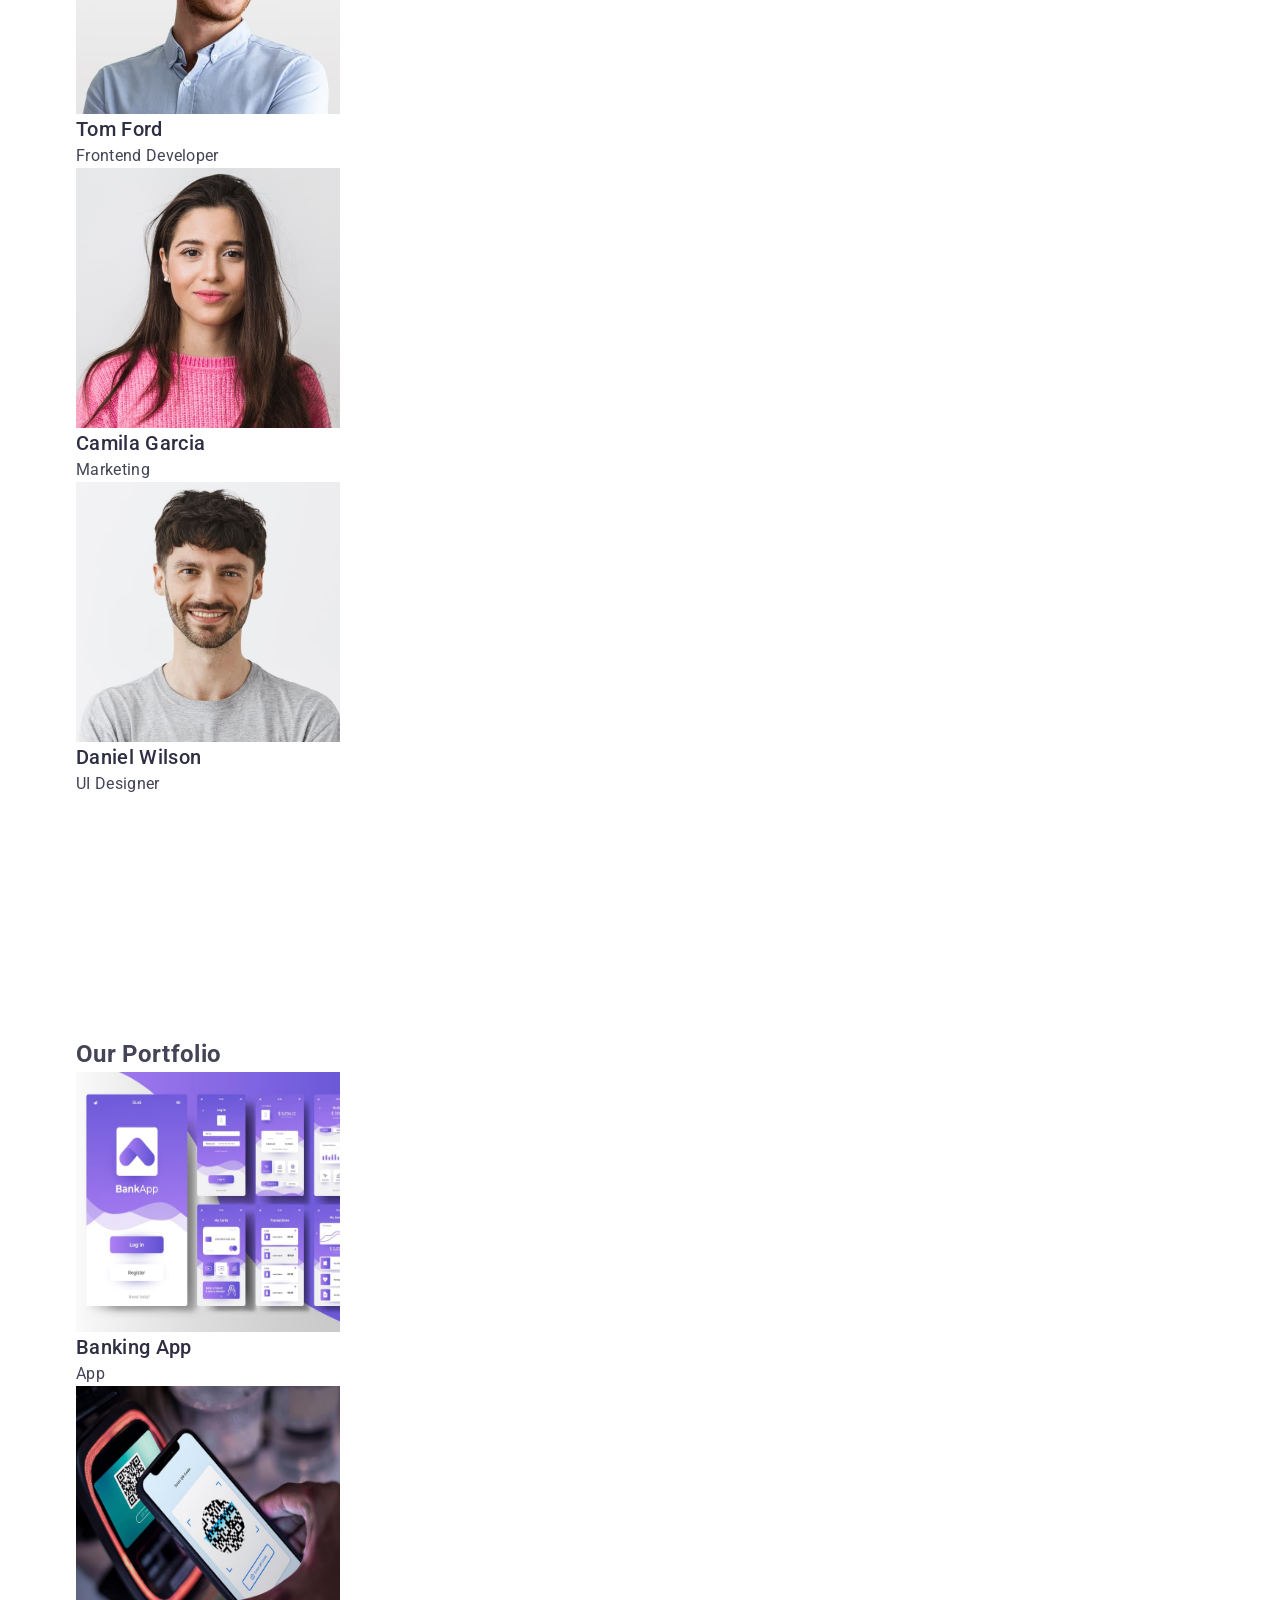
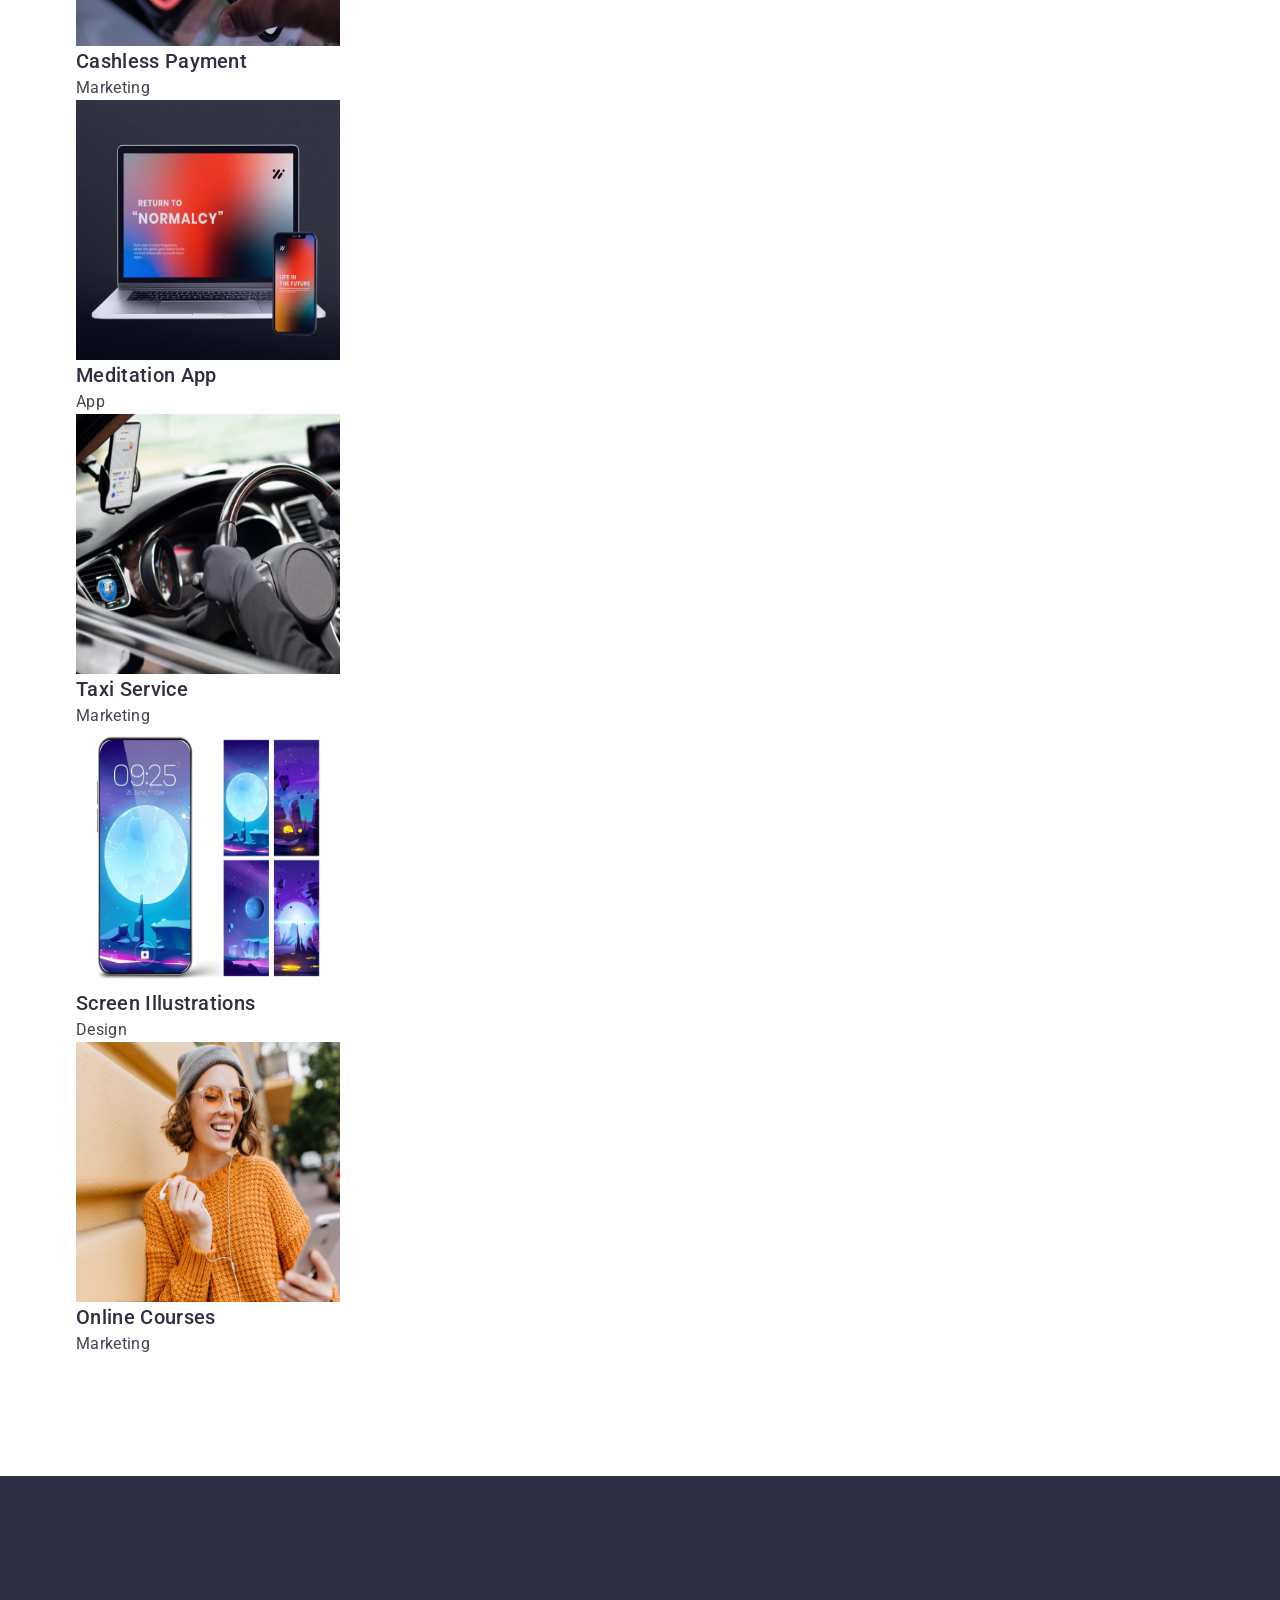
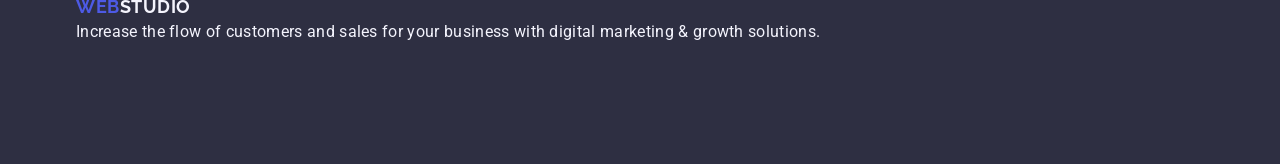
==== commit c865ef27: "add modern-normalize" ====
--- a/index.html
+++ b/index.html
@@ -4,6 +4,9 @@
     <meta charset="UTF-8">
     <meta name="viewport" content="width=device-width, initial-scale=1.0">
     <title>WebStudio</title>
+    <link rel="stylesheet" href="https://cdnjs.cloudflare.com/ajax/libs/modern-normalize/3.0.1/modern-normalize.min.css"
+        integrity="sha512-q6WgHqiHlKyOqslT/lgBgodhd03Wp4BEqKeW6nNtlOY4quzyG3VoQKFrieaCeSnuVseNKRGpGeDU3qPmabCANg=="
+        crossorigin="anonymous" referrerpolicy="no-referrer" />
     <link rel="stylesheet" href="https://cdnjs.cloudflare.com/ajax/libs/modern-normalize/3.0.1/modern-normalize.min.css">
     <link rel="preconnect" href="https://fonts.googleapis.com">
     <link rel="preconnect" href="https://fonts.gstatic.com" crossorigin>
@@ -14,7 +17,8 @@
 <body>
     <!-- ========= #region header========= -->
         <header class="header-page">
-                <nav class="nav">
+                <div class="container">
+                    <nav class="nav">
                     <a class="logo" href="./index.html">Web<span class="logo-studio">studio</span></a>
                     <ul class="list">
                         <li class="item-nav"><a class="link-nav" href="./index.html">Studio</a></li>
@@ -22,82 +26,97 @@
                         <li class="item-nav"><a class="link-nav" href="">Contacts</a></li>
                     </ul>
                 </nav>
+
+               <address>
                 <ul class="list">
-                    <li><a class="link-contacts" href="mailto:info@devstudio.com">info@devstudio.com</a></li>
-                    <li><a class="link-contacts" href="tel:++11(000)1111111">+11 (000) 111-11-11</a></li>
+                    <li>
+                        <a class="link-contacts" href="mailto:info@devstudio.com">info@devstudio.com</a>
+                    </li>
+                    <li>
+                        <a class="link-contacts" href="tel:++11(000)1111111">+11 (000) 111-11-11</a>
+                    </li>
                 </ul>
+               </address>
+            </div>
         </header>
         <!-- ========= #endregion header========= -->
         <main>
             <!-- ==========#region hero========== -->
-            <section class="section-hero">
-                <h1 class="title-hero">Effective Solutions<br>
-                for Your Business</h1>
+            <section class="section section-hero">
+                <div class="container">
+                    <h1 class="title-hero">Effective Solutions<br>
+                    for Your Business</h1>
                 <button class="button-hero" type="button">Order Service</button>
-            </section>
+                </section>
+                </div>
             <!--======== #endregion hero ======-->
 
             <!-- ==========#region our-benefits======== -->
-            <section>
+            <section class="section">
+               <div class="container">
                 <h2 class="visually-hidden">Our Benefits</h2>
-                <ul class="list">
-                    <li class="item-benefits">
-                        <h3 class="list-title">Strategy</h3>
-                        <p>Our goal is to identify the business
+            <ul class="list">
+                <li class="item-benefits">
+                    <h3 class="list-title">Strategy</h3>
+                    <p>Our goal is to identify the business
                         problem to walk away with the perfect and creative solution.</p>
-                    </li>
-                    <li class="item-benefits">
-                        <h3 class="list-title">Punctuality</h3>
-                        <p>Bring the key message to the brand's audience for the best price within the shortest possible time.</p>
-                    </li>
-                    <li class="item-benefits">
-                        <h3 class="list-title">Diligence</h3>
-                        <p>Research and confirm brands that present the strongest digital growth opportunities and minimize risk.</p>
-                    </li>
-                    <li class="item-benefits">
-                        <h3 class="list-title">Technologies</h3>
-                        <p>Design practice focused on digital experiences. We bring forth a deep passion for problem-solving.</p>
-                    </li>
-                </ul>
+                </li>
+                <li class="item-benefits">
+                    <h3 class="list-title">Punctuality</h3>
+                    <p>Bring the key message to the brand's audience for the best price within the shortest possible time.</p>
+                </li>
+                <li class="item-benefits">
+                    <h3 class="list-title">Diligence</h3>
+                    <p>Research and confirm brands that present the strongest digital growth opportunities and minimize risk.</p>
+                </li>
+                <li class="item-benefits">
+                    <h3 class="list-title">Technologies</h3>
+                    <p>Design practice focused on digital experiences. We bring forth a deep passion for problem-solving.</p>
+                </li>
+            </ul>
+                </div>
             </section>
             <!-- ======#endregion our-benefits=======-->
 
             <!-- ============#region our-team========== -->
 
-            <section class="section-team">
-                <h2 class="section-title">Our Team</h2>
-                <ul class="list">
-                    <li>
-                        <img src="./images/Mark.jpg" alt="man with a beard" width="264" height="260">
-                        <h3 class="list-title">Mark Guerrero</h3>
-                        <p>Product Designer</p>
-                    </li>
-                    <li>
-                        <img src="./images/Tom.jpg" alt="man with a smile" width="264" height="260">
-                        <h3 class="list-title">Tom Ford</h3>
-                        <p>Frontend Developer</p>
-                    </li>
-                    <li>
-                        <img src="./images/Camila.jpg" alt="young lady" width="264" height="260">
-                        <h3 class="list-title">Camila Garcia</h3>
-                        <p>Marketing</p>
-                    </li>
-                    <li>
-                        <img src="./images/Daniel.jpg" alt="young man" width="264" height="260">
-                        <h3 class="list-title">Daniel Wilson</h3>
-                        <p>UI Designer</p>
-                    </li>
-                </ul>
+            <section class="section section-team">
+                <div class="container">
+                    <h2 class="section-title">Our Team</h2>
+                    <ul class="list">
+                        <li>
+                            <img src="./images/Mark.jpg" alt="man with a beard" width="264" height="260">
+                            <h3 class="list-title">Mark Guerrero</h3>
+                            <p>Product Designer</p>
+                        </li>
+                        <li>
+                            <img src="./images/Tom.jpg" alt="man with a smile" width="264" height="260">
+                            <h3 class="list-title">Tom Ford</h3>
+                            <p>Frontend Developer</p>
+                        </li>
+                        <li>
+                            <img src="./images/Camila.jpg" alt="young lady" width="264" height="260">
+                            <h3 class="list-title">Camila Garcia</h3>
+                            <p>Marketing</p>
+                        </li>
+                        <li>
+                            <img src="./images/Daniel.jpg" alt="young man" width="264" height="260">
+                            <h3 class="list-title">Daniel Wilson</h3>
+                            <p>UI Designer</p>
+                        </li>
+                    </ul>
+                </div>
             </section>
             <!-- ========#endregion our-team========-->
              
             <!--  ===========#region our-portfolio=======  -->
             
-            <section class="section-portfolio">
-                <h2 class="section-title">Our Portfolio</h2>
+            <section class="section section-portfolio">
+                <div class="container">
+                    <h2 class="section-title">Our Portfolio</h2>
                     <ul class="list">
                         <li>
-                        <img src="./images/Banking-App.jpg" alt="open purple files" width="264" height="260">
+                            <img src="./images/Banking-App.jpg" alt="open purple files" width="264" height="260">
                             <h3 class="list-title">Banking App</h3>
                             <p>App</p>
                         </li>
@@ -125,18 +144,22 @@
                             <img src="./images/Online-Courses.jpg" alt="girl with headphones" width="264" height="260">
                             <h3 class="list-title">Online Courses</h3>
                             <p>Marketing</p>
-                        </li>      
+                        </li>
                     </ul>
+                </div>
                 
             </section>
             <!--  ===========#endregion our-portfolio=======  -->
 
             <!-- ==========#region footer======== -->
 
-            <footer class="section-footer">
-            <a class="logo" href="./index.html">Web<span class="logo-studio">studio</span></a>
-            <p class="text-footer">Increase the flow of customers and sales for your business with digital marketing & growth solutions.</p>
-            </footer>
+            <footer class="section section-footer">
+            <div class="container">
+                <a class="logo" href="./index.html">Web<span class="logo-studio">studio</span></a>
+                <p class="text-footer">Increase the flow of customers and sales for your business with digital marketing & growth
+                    solutions.</p>
+                </footer>
+            </div>
             <!-- ==========#endregion footer========-->
 
         </main>
--- a/css/styles.css
+++ b/css/styles.css
@@ -13,14 +13,38 @@
     text-decoration: none;
 }
 
+h1, h2, h3, h4, h5, h6, p {
+    margin-top: 0;
+    margin-bottom: 0;
+}
+
+img {
+    display: block;
+}
+
 ul,
 ol
  {
+    padding-left: 0;
+    margin-top: 0;
+    margin-bottom: 0;
     list-style-type: none;
 }
 
 button {
     cursor: pointer;
+}
+
+.section {
+    padding-top: 120px;
+    padding-bottom: 120px;
+}
+.container {
+    width: 1158px;
+    margin-left: auto;
+    margin-right: auto;
+    padding-left: 15px;
+    padding-right: 15px;
 }
 
 /*#region header*/
@@ -134,3 +158,4 @@
 .text-footer {
     color: #f4f4fd;
 }
+/*#endregion footer*/
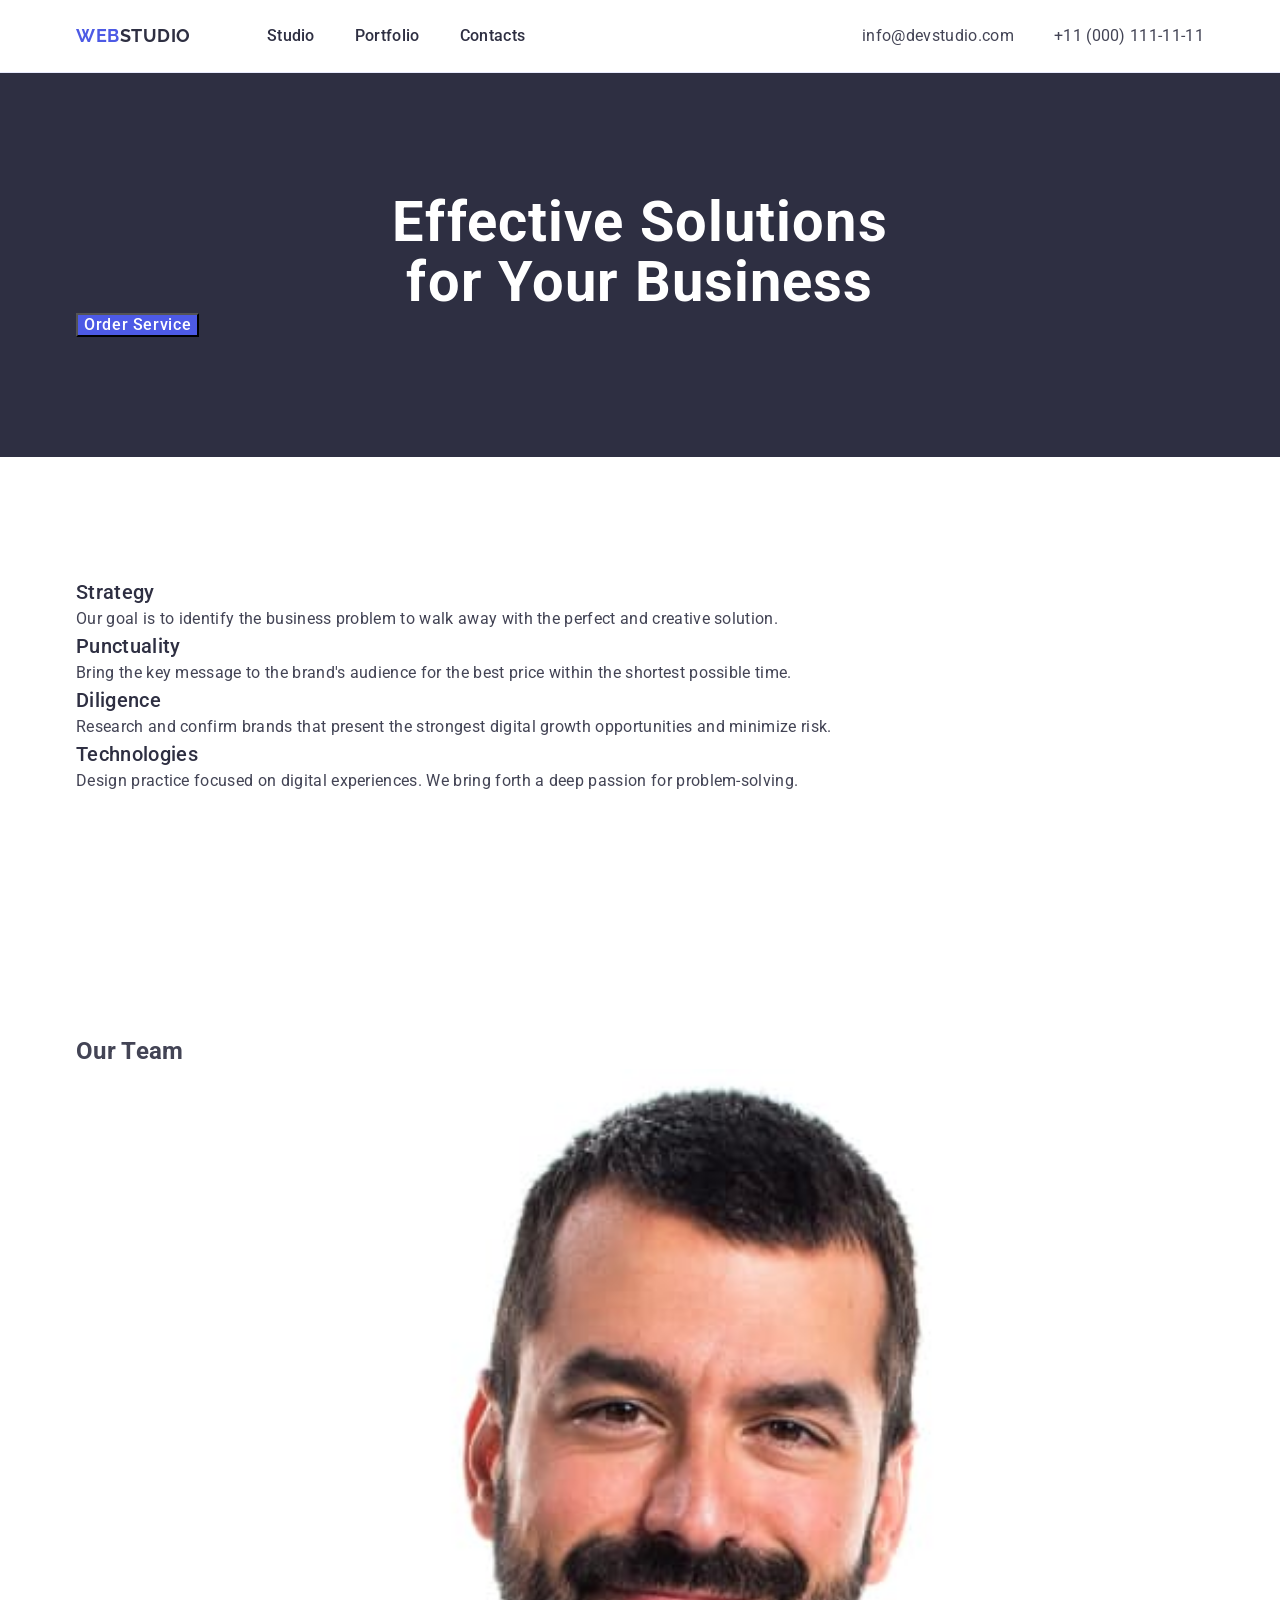
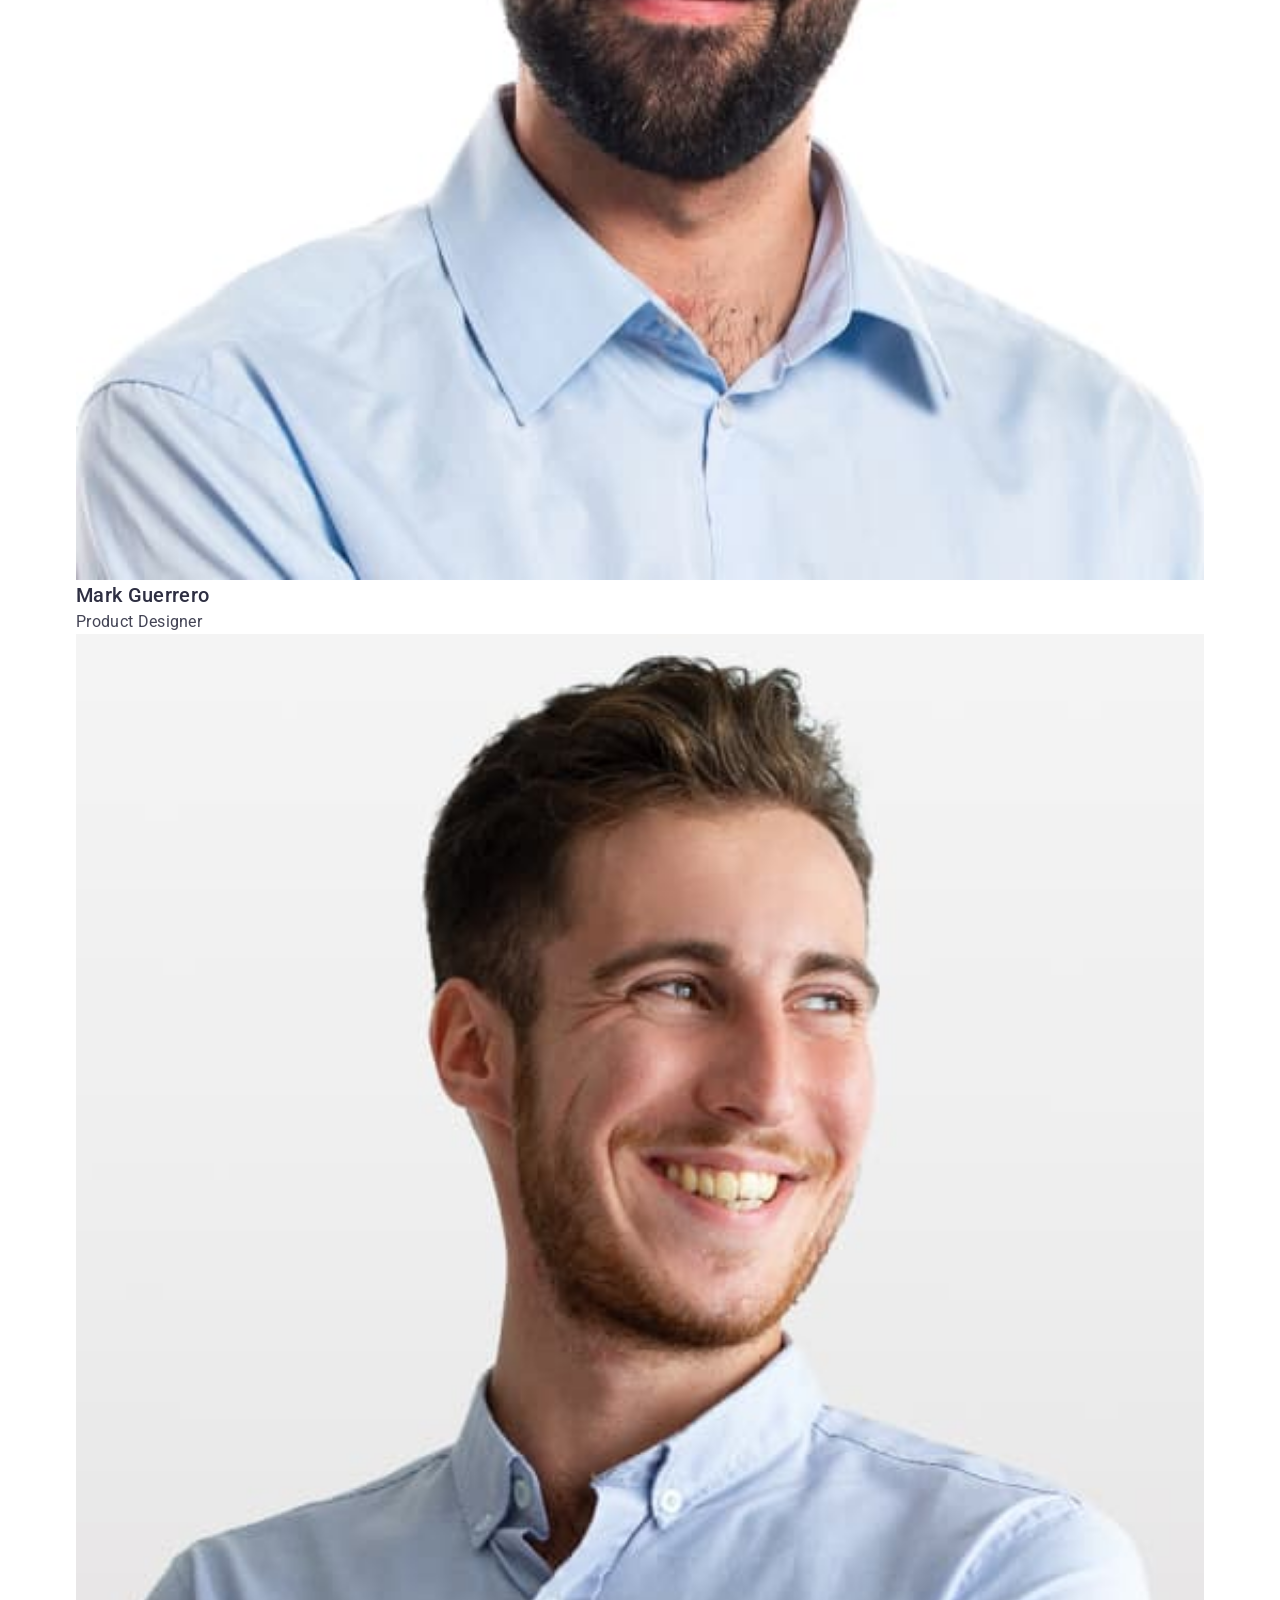
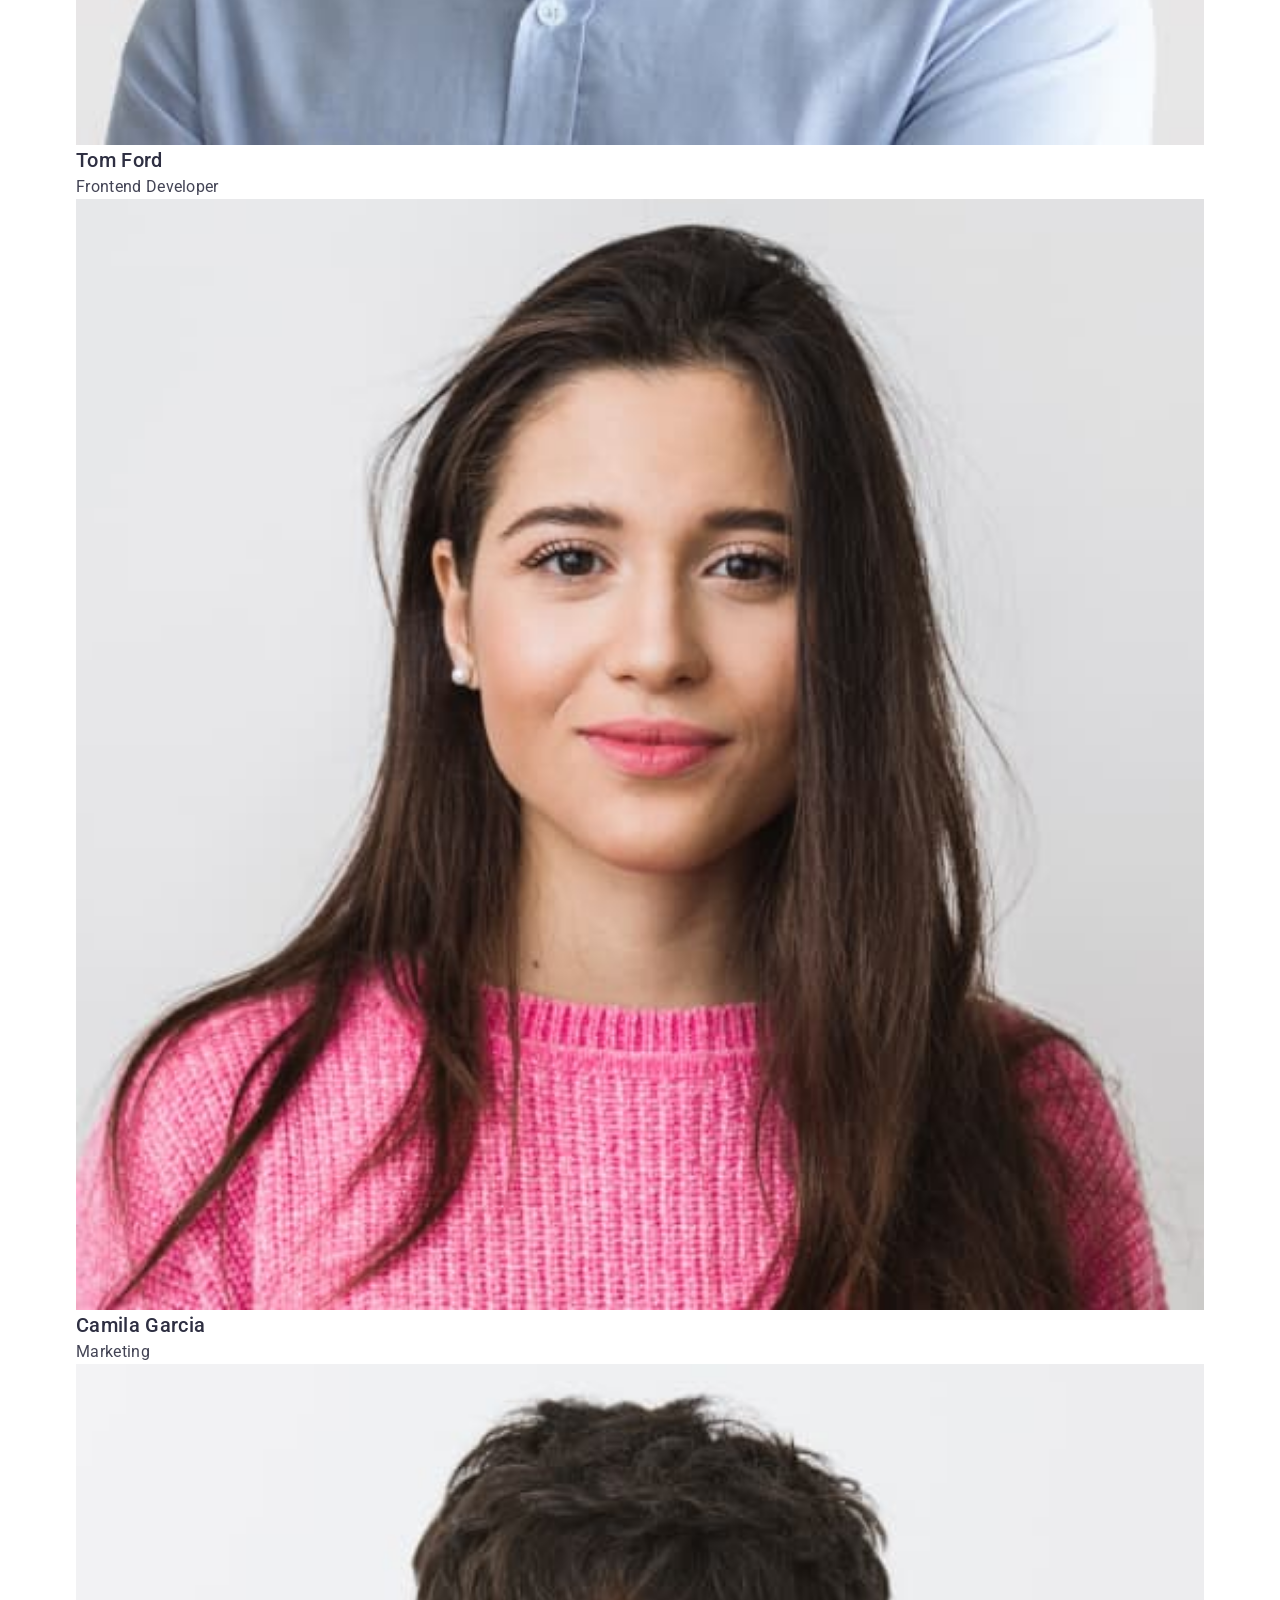
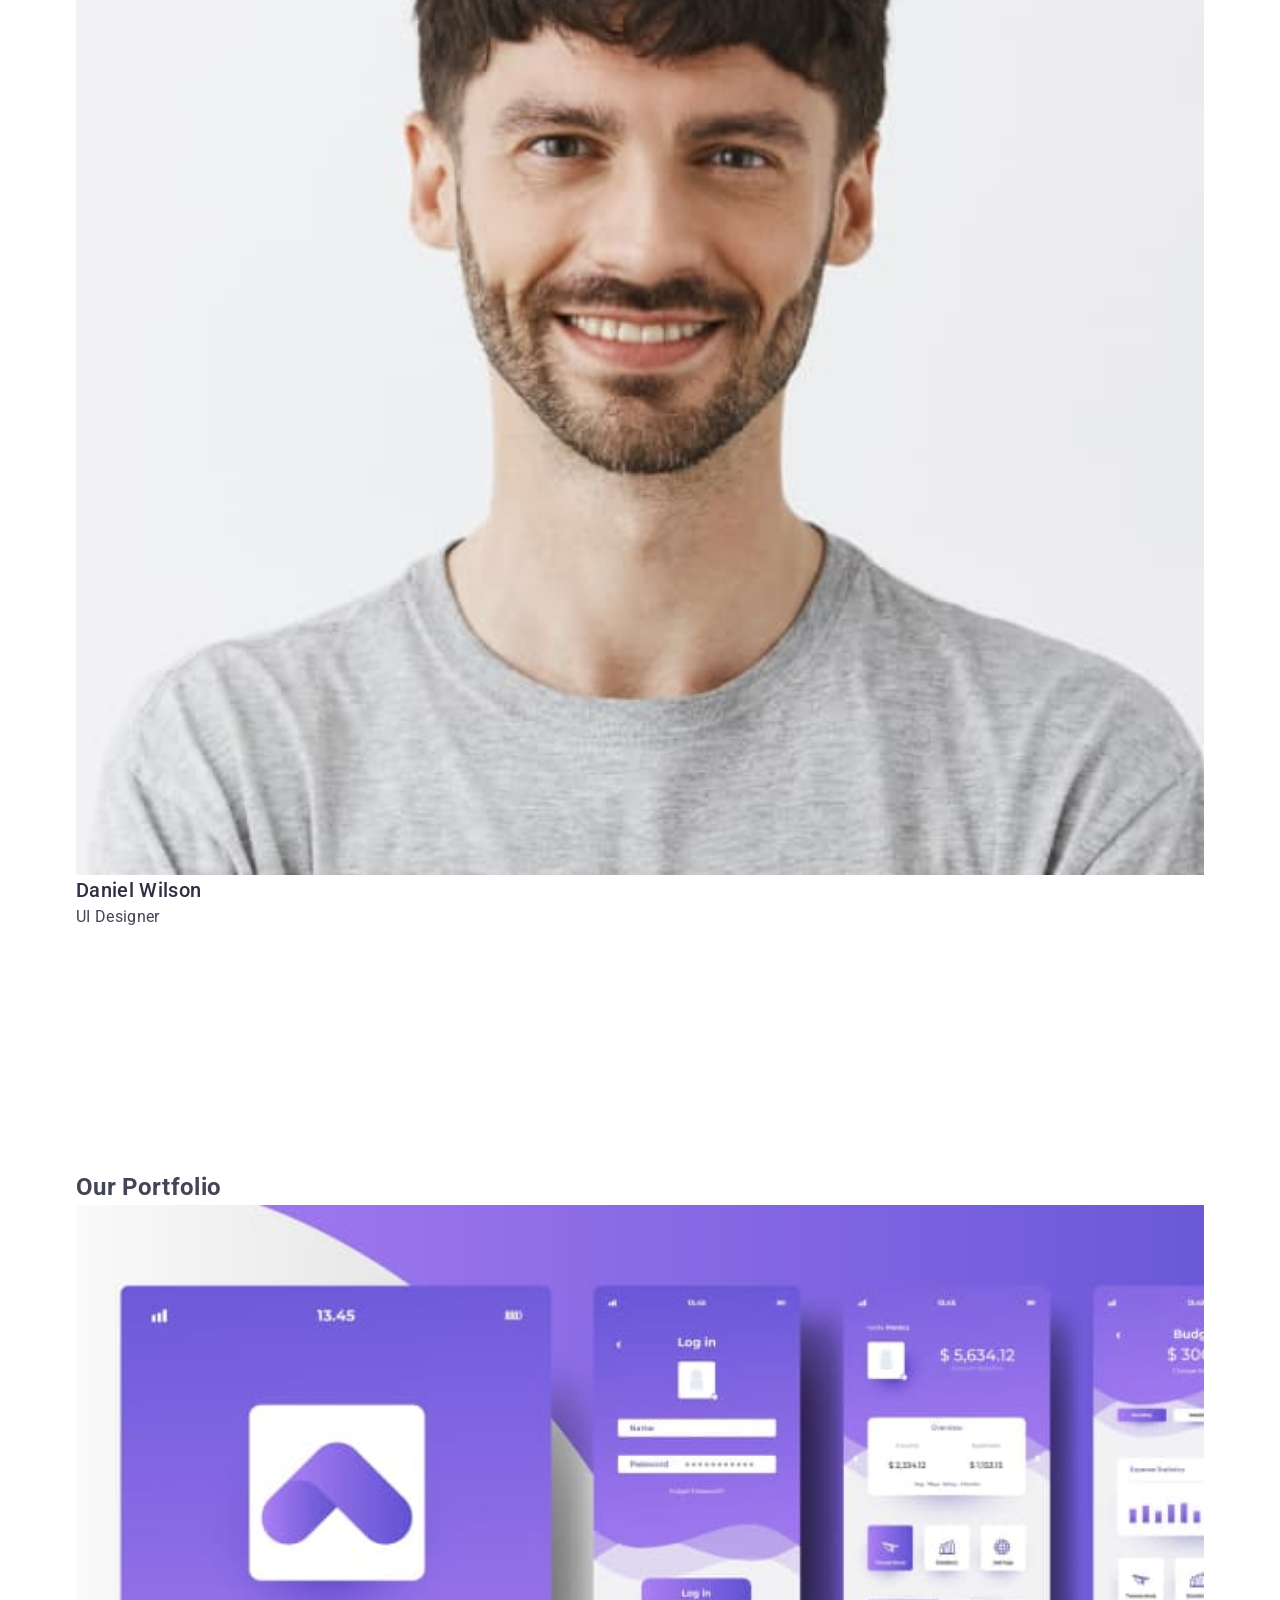
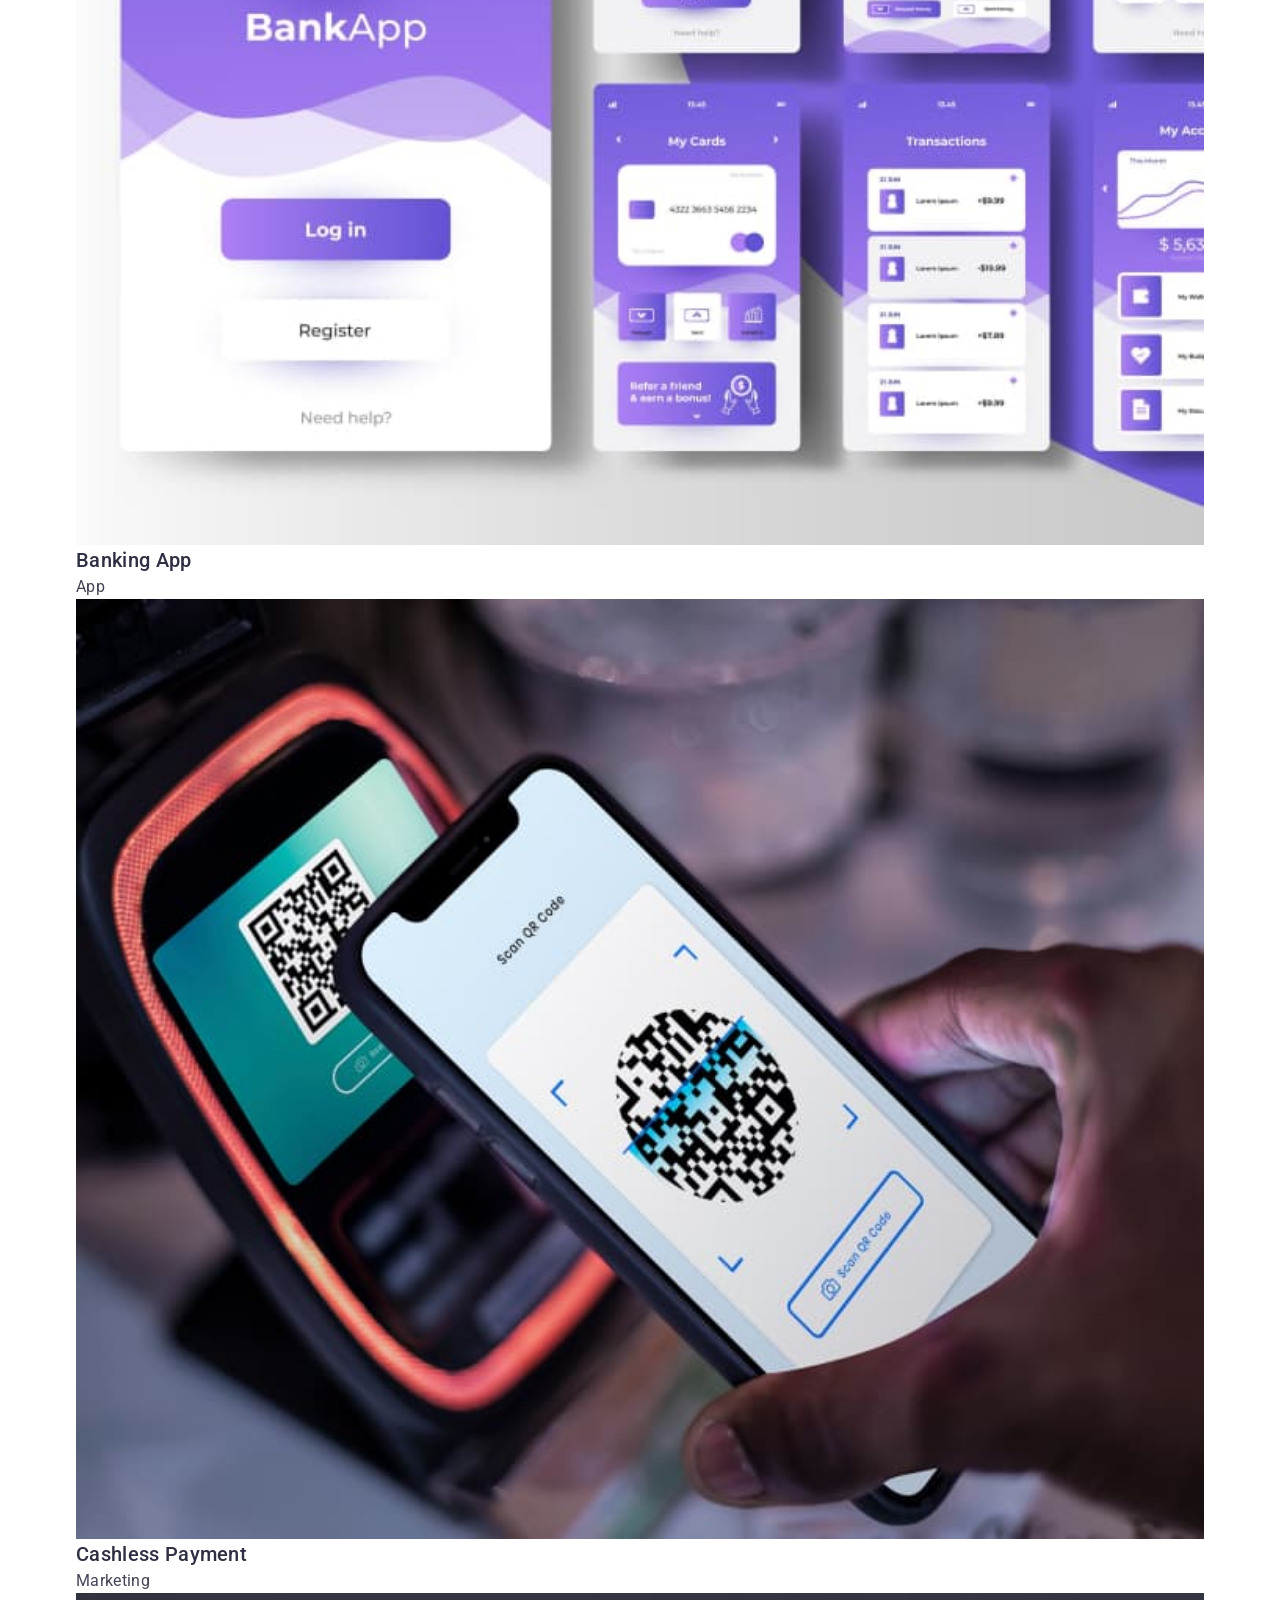
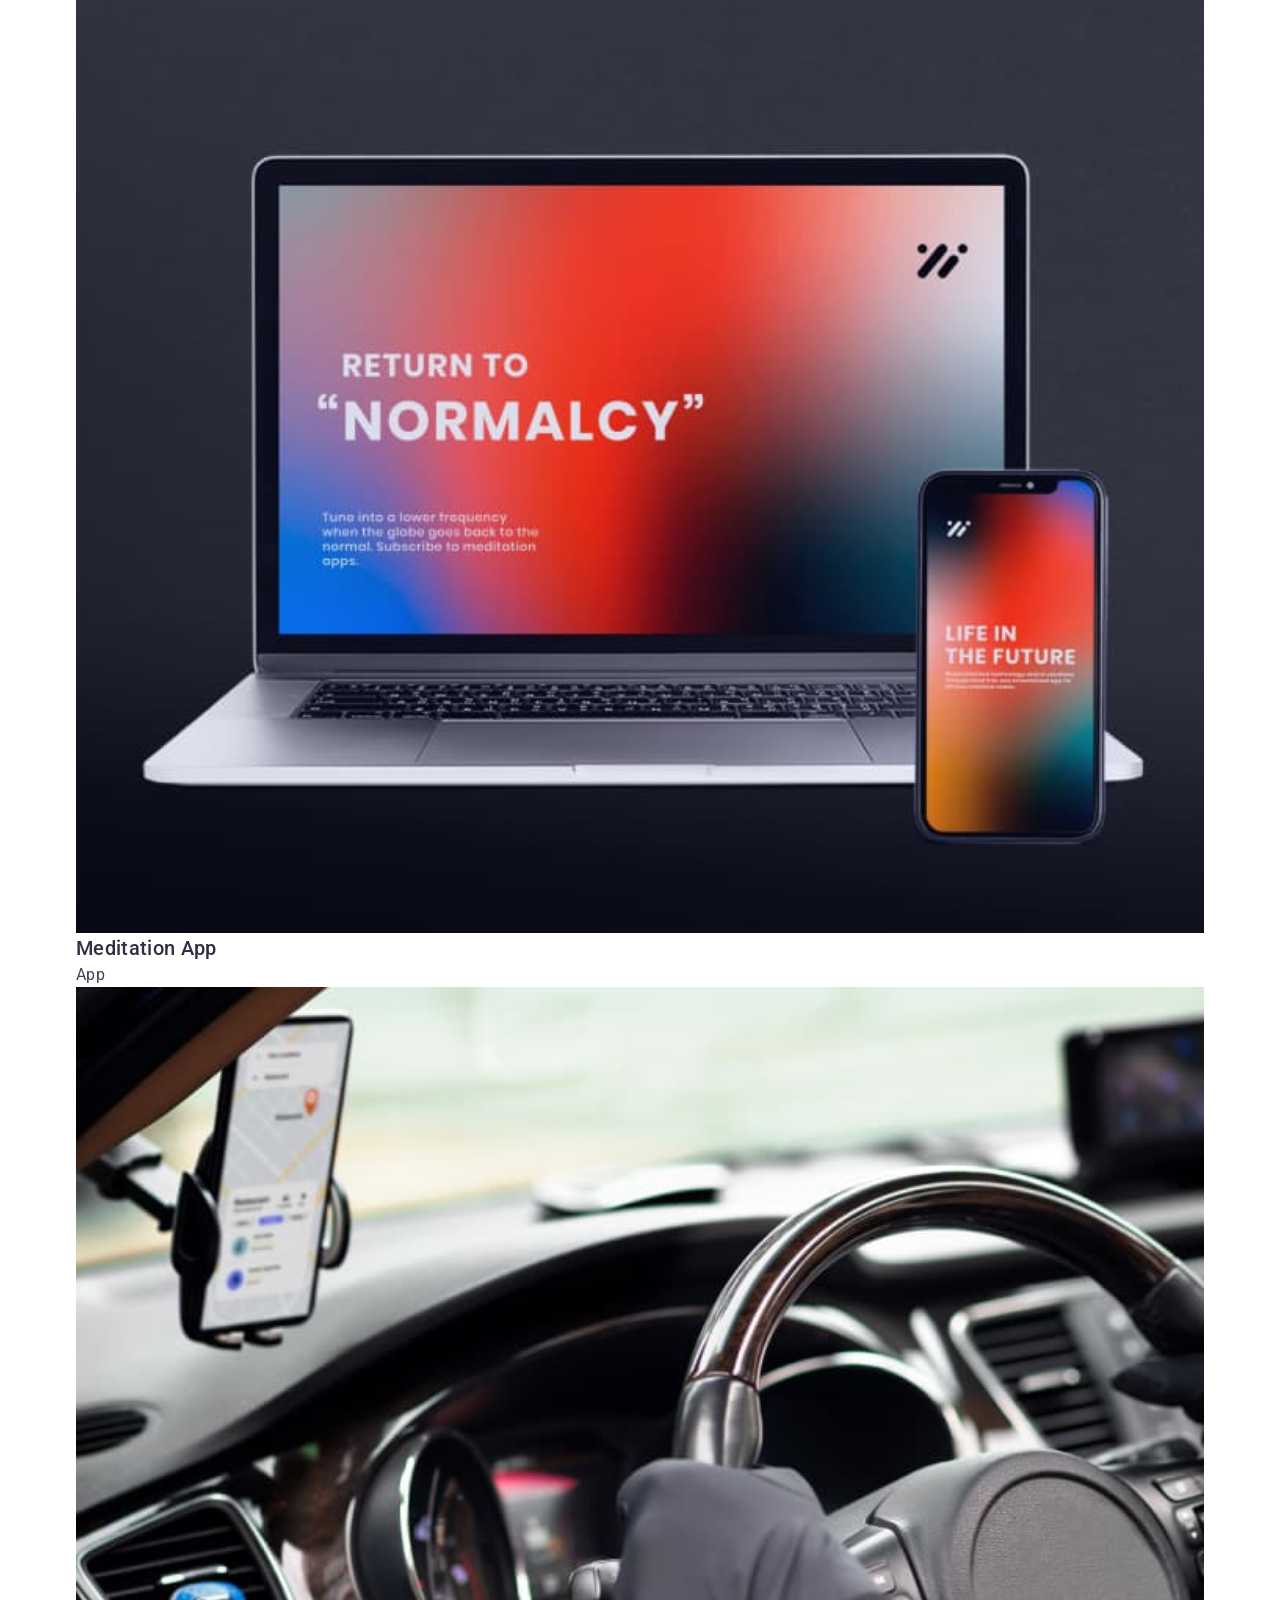
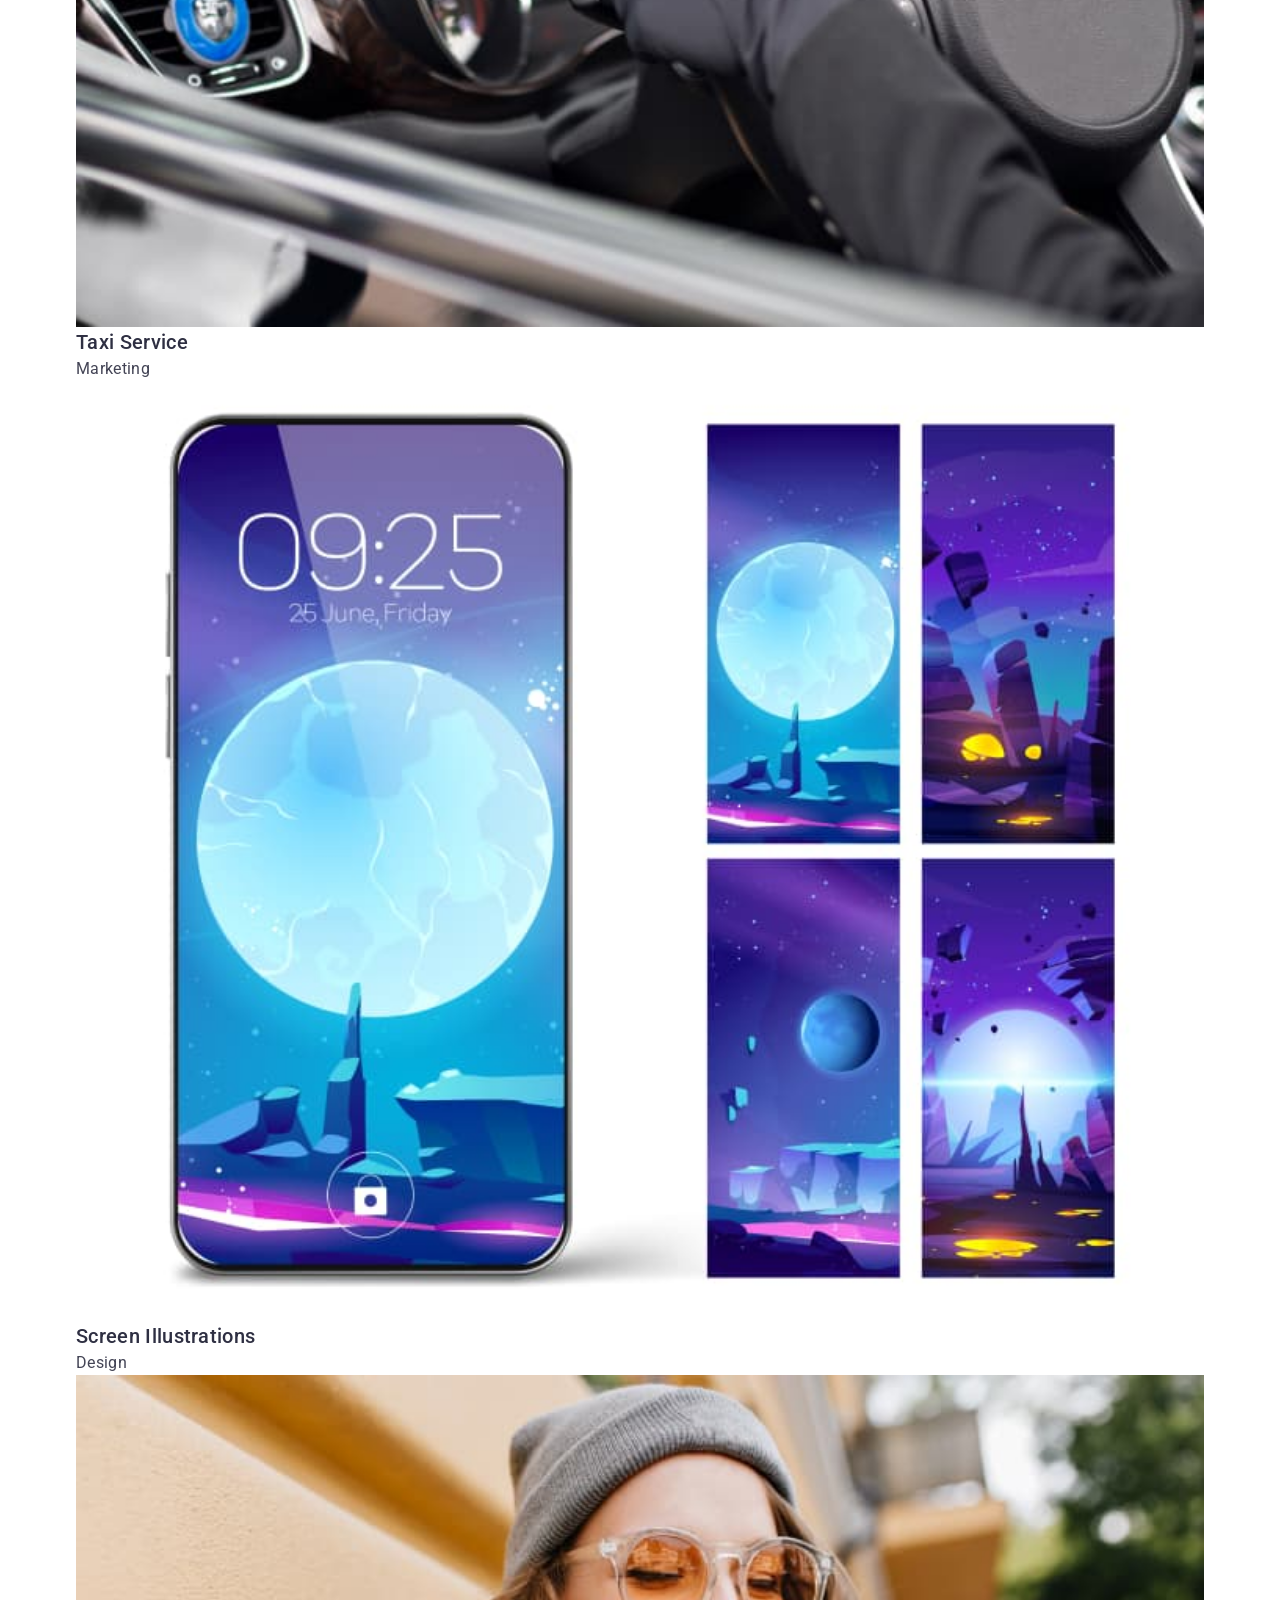
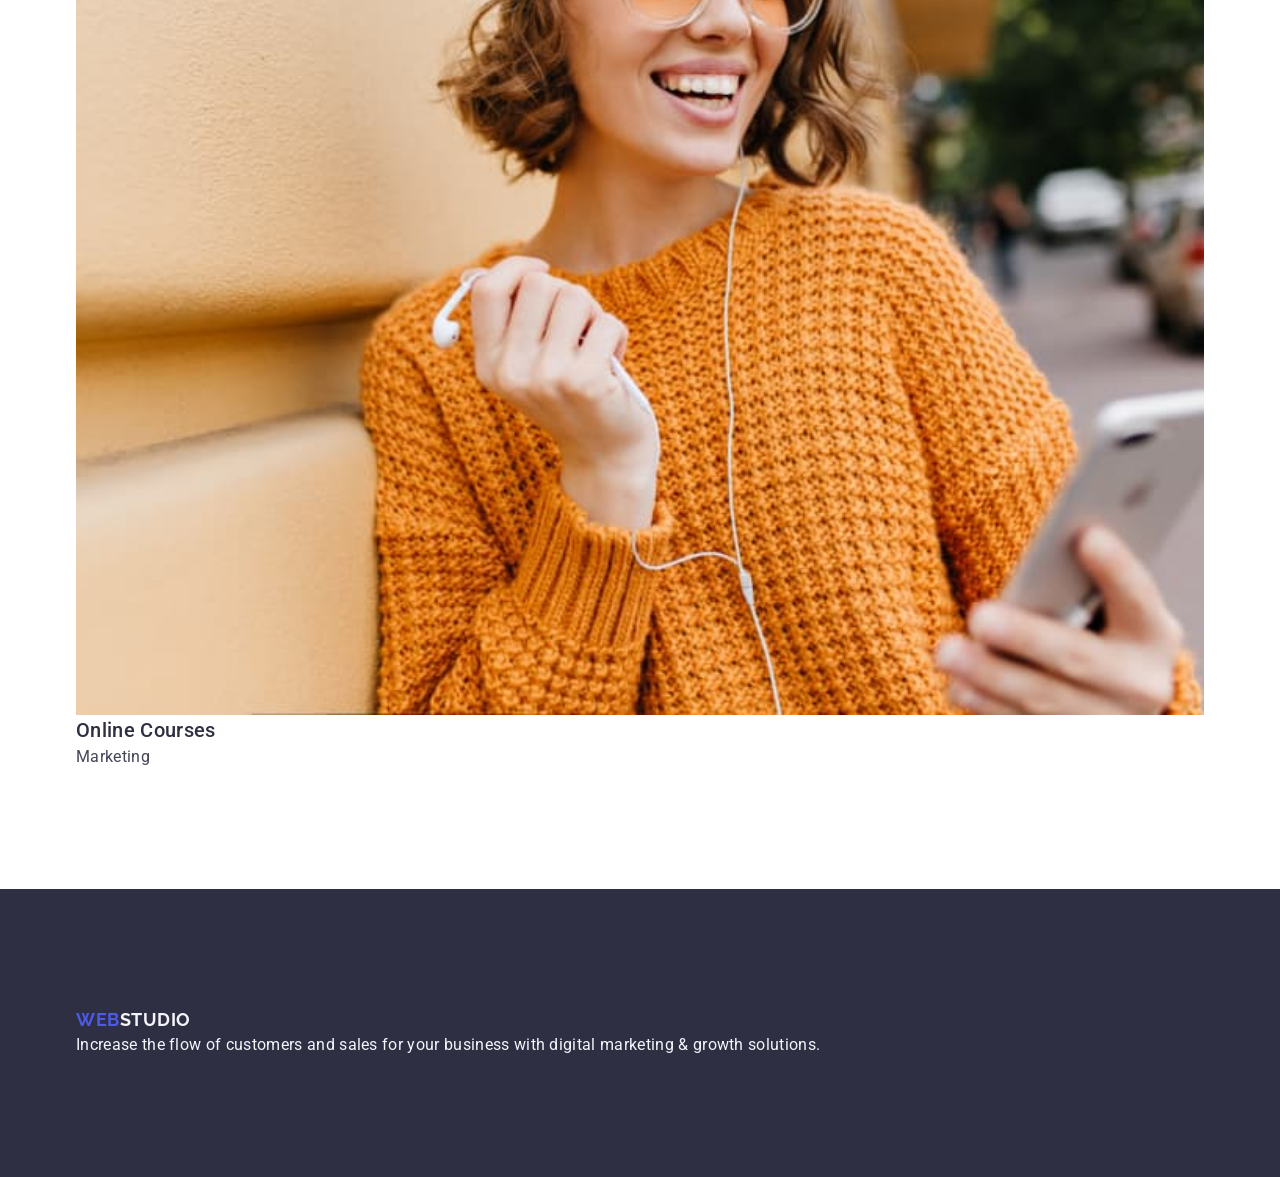
==== commit 1f18b3c7: "add css header" ====
--- a/index.html
+++ b/index.html
@@ -4,9 +4,6 @@
     <meta charset="UTF-8">
     <meta name="viewport" content="width=device-width, initial-scale=1.0">
     <title>WebStudio</title>
-    <link rel="stylesheet" href="https://cdnjs.cloudflare.com/ajax/libs/modern-normalize/3.0.1/modern-normalize.min.css"
-        integrity="sha512-q6WgHqiHlKyOqslT/lgBgodhd03Wp4BEqKeW6nNtlOY4quzyG3VoQKFrieaCeSnuVseNKRGpGeDU3qPmabCANg=="
-        crossorigin="anonymous" referrerpolicy="no-referrer" />
     <link rel="stylesheet" href="https://cdnjs.cloudflare.com/ajax/libs/modern-normalize/3.0.1/modern-normalize.min.css">
     <link rel="preconnect" href="https://fonts.googleapis.com">
     <link rel="preconnect" href="https://fonts.gstatic.com" crossorigin>
@@ -17,23 +14,23 @@
 <body>
     <!-- ========= #region header========= -->
         <header class="header-page">
-                <div class="container">
-                    <nav class="nav">
-                    <a class="logo" href="./index.html">Web<span class="logo-studio">studio</span></a>
-                    <ul class="list">
-                        <li class="item-nav"><a class="link-nav" href="./index.html">Studio</a></li>
-                        <li class="item-nav"><a class="link-nav" href="">Portfolio</a></li>
-                        <li class="item-nav"><a class="link-nav" href="">Contacts</a></li>
+                <div class="container header-container">
+                    <nav class="header-nav">
+                    <a class="logo logo-header" href="./index.html">Web<span class="logo-part">studio</span></a>
+                    <ul class="nav-list">
+                        <li class="nav-item"><a class="nav-link" href="./index.html">Studio</a></li>
+                        <li class="nav-item"><a class="nav-link" href="">Portfolio</a></li>
+                        <li class="nav-item"><a class="nav-link" href="">Contacts</a></li>
                     </ul>
                 </nav>
 
-               <address>
-                <ul class="list">
-                    <li>
-                        <a class="link-contacts" href="mailto:info@devstudio.com">info@devstudio.com</a>
+               <address class="contacts">
+                <ul class="contacts-list">
+                    <li class="contacts-item">
+                        <a class="contacts-link" href="mailto:info@devstudio.com">info@devstudio.com</a>
                     </li>
-                    <li>
-                        <a class="link-contacts" href="tel:++11(000)1111111">+11 (000) 111-11-11</a>
+                    <li class="contacts-item">
+                        <a class="contacts-link" href="tel:++11(000)1111111">+11 (000) 111-11-11</a>
                     </li>
                 </ul>
                </address>
@@ -155,7 +152,7 @@
 
             <footer class="section section-footer">
             <div class="container">
-                <a class="logo" href="./index.html">Web<span class="logo-studio">studio</span></a>
+                <a class="logo logo-footer" href="./index.html">Web<span class="logo-part">studio</span></a>
                 <p class="text-footer">Increase the flow of customers and sales for your business with digital marketing & growth
                     solutions.</p>
                 </footer>
--- a/css/styles.css
+++ b/css/styles.css
@@ -1,161 +1,199 @@
+body {
+  font-family: 'Roboto', sans-serif;
+  font-size: 16px;
+  line-height: 1.5;
+  letter-spacing: 0.02em;
 
-body {
-    font-family: "Roboto", sans-serif;
-    font-size: 16px;
-    line-height: 1.5;
-    letter-spacing: 0.02em;
-
-    color: #434455;
-    background: #fff;
+  color: #434455;
+  background: #fff;
 }
 
 a {
-    text-decoration: none;
+  text-decoration: none;
 }
 
-h1, h2, h3, h4, h5, h6, p {
-    margin-top: 0;
-    margin-bottom: 0;
+h1,
+h2,
+h3,
+h4,
+h5,
+h6,
+p {
+  margin-top: 0;
+  margin-bottom: 0;
 }
 
 img {
-    display: block;
+  display: block;
+  min-width: 100%;
+  height: auto;
 }
 
 ul,
-ol
- {
-    padding-left: 0;
-    margin-top: 0;
-    margin-bottom: 0;
-    list-style-type: none;
+ol {
+  padding: 0;
+  margin: 0;
+  list-style-type: none;
 }
 
 button {
-    cursor: pointer;
+  cursor: pointer;
 }
 
 .section {
-    padding-top: 120px;
-    padding-bottom: 120px;
+  padding-top: 120px;
+  padding-bottom: 120px;
 }
 .container {
-    width: 1158px;
-    margin-left: auto;
-    margin-right: auto;
-    padding-left: 15px;
-    padding-right: 15px;
+  max-width: 1158px;
+  padding: 0 15px;
+  margin: 0 auto;
 }
 
 /*#region header*/
-.logo {
-    font-family: "Raleway", sans-serif;
-    font-weight: 700;
-    font-size: 18px;
-    line-height: 1.17;
-    letter-spacing: 0.03em;
-    text-transform: uppercase;
-    color: #4d5ae5;
+.header-page {
+  border-bottom: 1px solid #e7e9fc;
 }
 
-.logo-studio {
-   color: #2e2f42;
+.header-container {
+  display: flex;
+  align-items: center;
 }
 
-.link-nav {
-    font-weight: 500;
-    color: #2e2f42;
-    text-decoration: none;
+.header-nav {
+  display: flex;
+  align-items: center;
 }
 
-.link-nav:hover,
-.link-nav:focus {
-    color: #404bbf;
+.logo {
+  font-family: 'Raleway', sans-serif;
+  font-weight: 700;
+  font-size: 18px;
+  line-height: 1.17;
+  letter-spacing: 0.03em;
+  text-transform: uppercase;
+  color: #4d5ae5;
 }
 
-.link-contacts {
-    font-style: normal;
-    color: #434455;
-    text-decoration: none;
+.logo-header .logo-part {
+  color: #2e2f42;
 }
 
-.link-contacts:hover,
-.link-contacts:focus {
-    color: #404bbf;
+.logo-header {
+  padding: 24px 0;
+  margin-right: 76px;
+}
+
+.nav-list {
+  display: flex;
+  align-items: center;
+  gap: 40px;
+}
+
+.nav-link {
+  display: block;
+  padding: 24px 0;
+  font-weight: 500;
+  color: #2e2f42;
+  text-decoration: none;
+}
+
+.nav-link:hover,
+.nav-link:focus {
+  color: #404bbf;
+}
+
+.contacts {
+  margin-left: auto;
+}
+
+.contacts-list {
+  display: flex;
+  align-items: center;
+  gap: 40px;
+}
+
+.contacts-link {
+  padding: 24px 0;
+  font-style: normal;
+  color: #434455;
+  text-decoration: none;
+}
+
+.contacts-link:hover,
+.contacts-link:focus {
+  color: #404bbf;
 }
 
 /*#endregion header*/
 
-
 /*#region hero*/
-.section-hero{ 
-background-color: #2e2f42;
+.section-hero {
+  background-color: #2e2f42;
 }
 
 .title-hero {
-font-weight: 700;
-font-size: 56px;
-line-height: 1.07;
-letter-spacing: 0.02em;
-text-align: center;
-color: #fff;
+  font-weight: 700;
+  font-size: 56px;
+  line-height: 1.07;
+  letter-spacing: 0.02em;
+  text-align: center;
+  color: #fff;
 }
 
- .button-hero {
-     font-weight: 500;
-     letter-spacing: 0.04em;
-     color: #fff;
-     background: #4d5ae5;
- }
+.button-hero {
+  font-weight: 500;
+  letter-spacing: 0.04em;
+  color: #fff;
+  background: #4d5ae5;
+}
 
 .button-hero:hover,
-.button-hero:focus{
-    background-color: #404bbf;
+.button-hero:focus {
+  background-color: #404bbf;
 }
 
 /*#endregion hero*/
 
 /*#region our-benefits*/
 .visually-hidden {
-    position: absolute;
-    width: 1px;
-    height: 1px;
-    margin: -1px;
-    padding: 0;
-    border: 0;
-    clip: rect(0, 0, 0, 0);
-    overflow: hidden;
-    white-space: nowrap;
+  position: absolute;
+  width: 1px;
+  height: 1px;
+  margin: -1px;
+  border: 0;
+  padding: 0;
+  white-space: nowrap;
+  clip-path: inset(100%);
+  clip: rect(0 0 0 0);
+  overflow: hidden;
 }
 /*#endregion our-benefits*/
 
 /*#region our-team*/
 
 .list-title {
-font-weight: 500;
-font-size: 20px;
-color: #2e2f42;
+  font-weight: 500;
+  font-size: 20px;
+  color: #2e2f42;
 }
 
 /*#endregion our-team*/
 
-
 /*#region our-portfolio*/
-
 
 /*#endregion our-portfolio*/
 
-
 /*#region footer*/
 .section-footer {
-    background: #2e2f42;
+  background: #2e2f42;
 }
 
-footer .logo-studio {
-    color: #f4f4fd;
+.logo-footer .logo-part {
+  color: #f4f4fd;
 }
 
 .text-footer {
-    color: #f4f4fd;
+  color: #f4f4fd;
 }
 /*#endregion footer*/
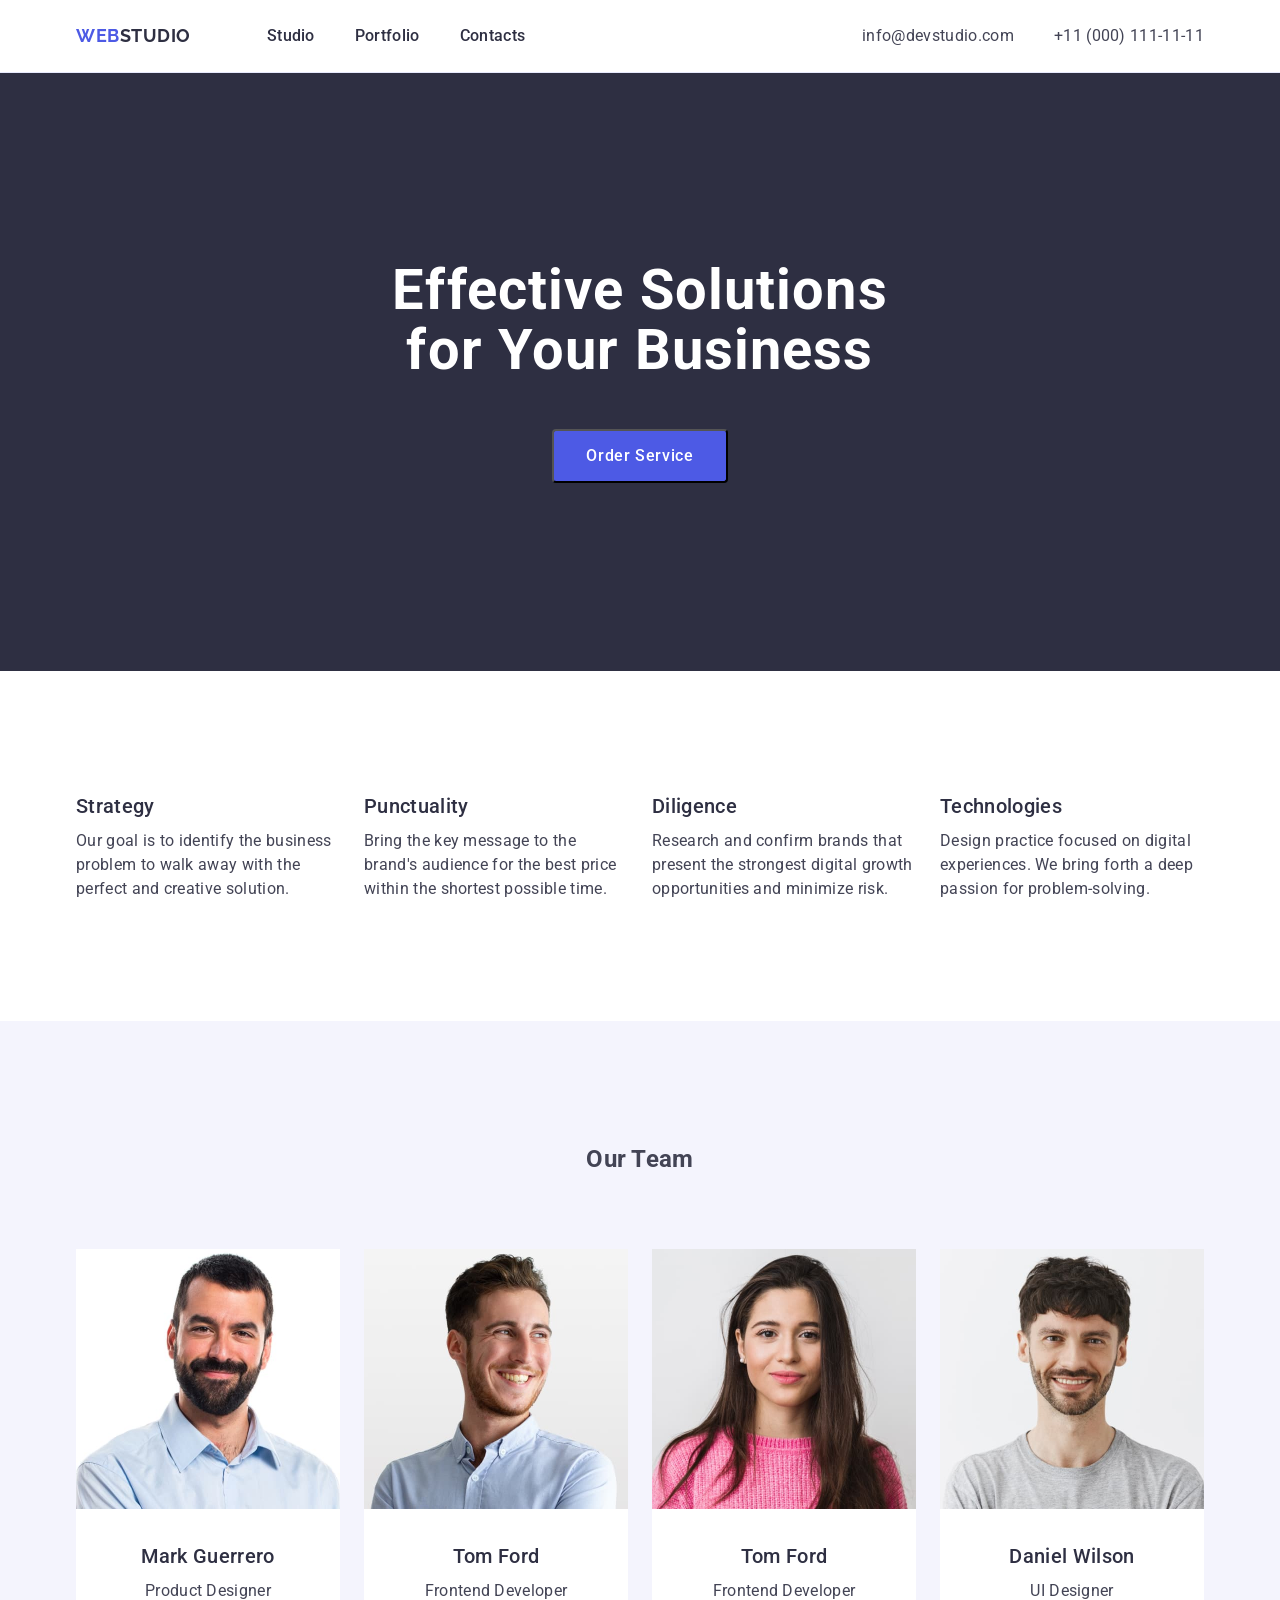
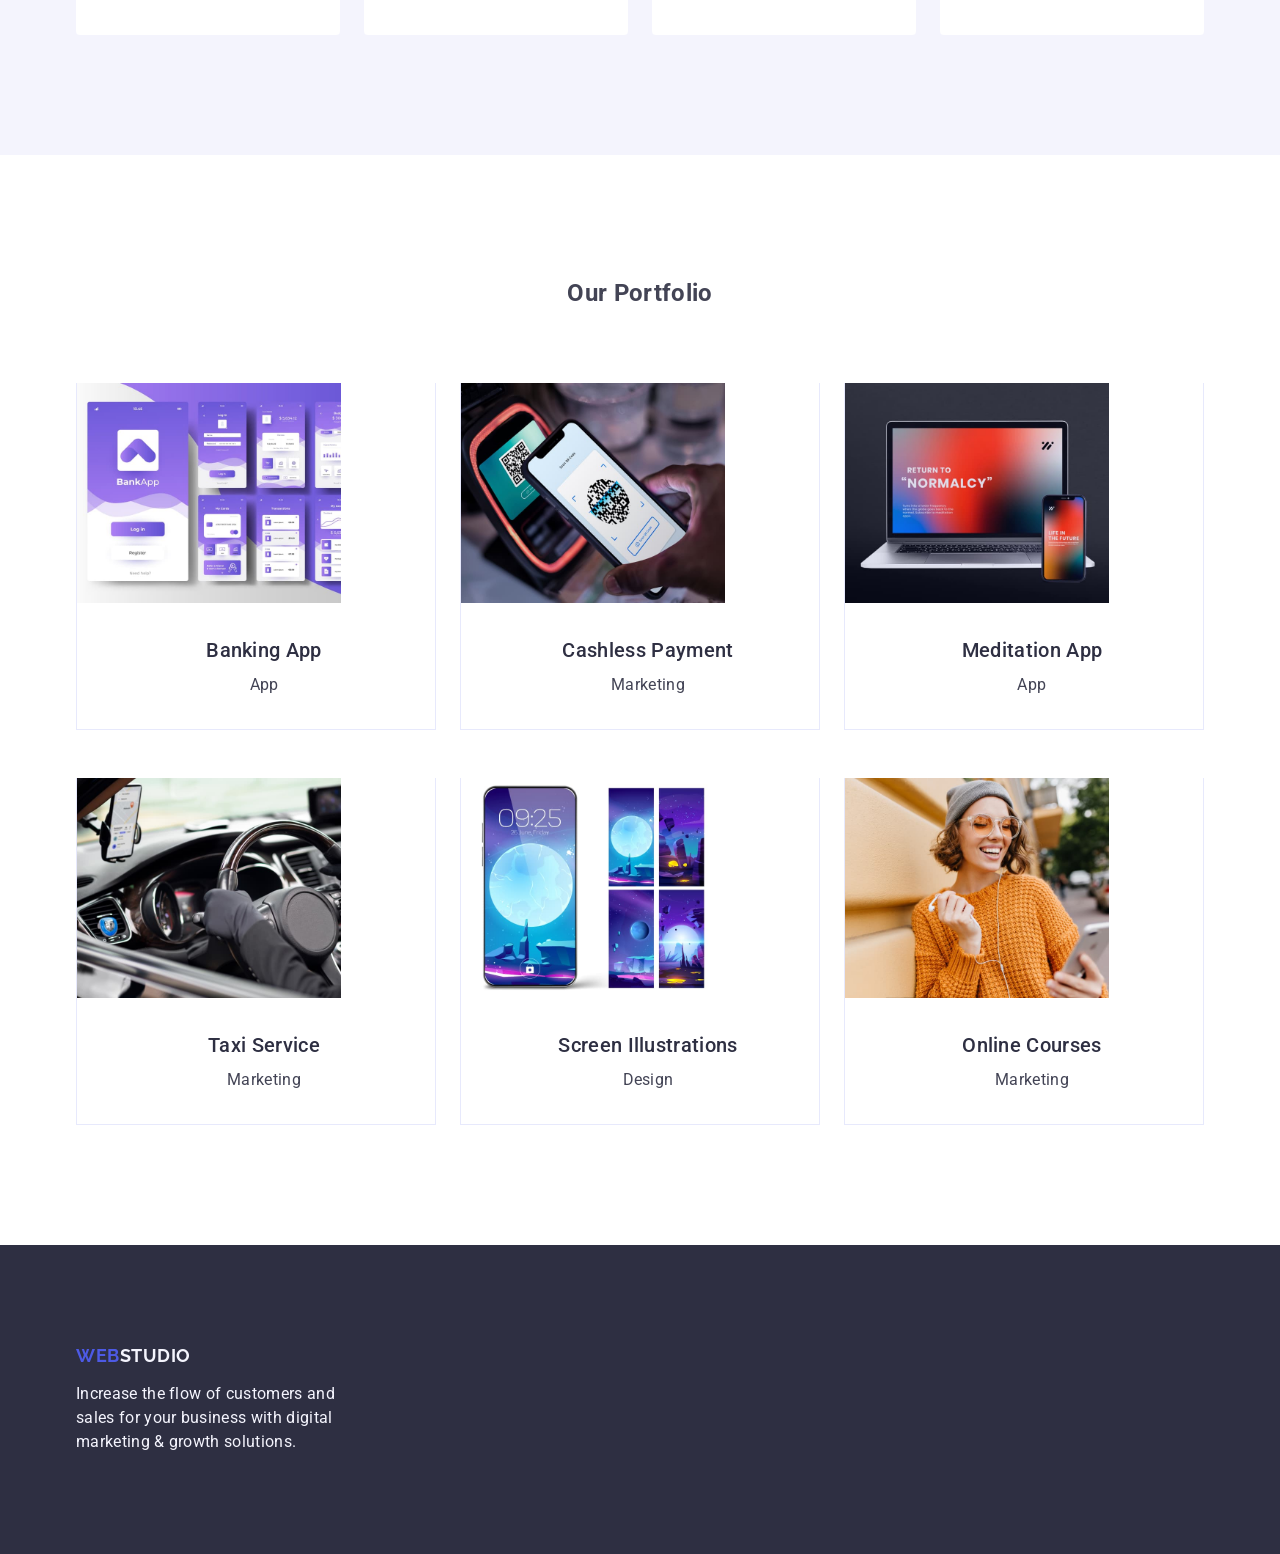
==== commit 89de0a64: "geometrystyles" ====
--- a/index.html
+++ b/index.html
@@ -42,33 +42,33 @@
             <section class="section section-hero">
                 <div class="container">
                     <h1 class="title-hero">Effective Solutions<br>
-                    for Your Business</h1>
-                <button class="button-hero" type="button">Order Service</button>
-                </section>
+                        for Your Business</h1>
+                    <button class="button-hero" type="button">Order Service</button>
                 </div>
+            </section>
             <!--======== #endregion hero ======-->
 
             <!-- ==========#region our-benefits======== -->
             <section class="section">
                <div class="container">
                 <h2 class="visually-hidden">Our Benefits</h2>
-            <ul class="list">
+            <ul class="list-benefits">
                 <li class="item-benefits">
                     <h3 class="list-title">Strategy</h3>
-                    <p>Our goal is to identify the business
+                    <p class="text-benefits">Our goal is to identify the business
                         problem to walk away with the perfect and creative solution.</p>
                 </li>
                 <li class="item-benefits">
                     <h3 class="list-title">Punctuality</h3>
-                    <p>Bring the key message to the brand's audience for the best price within the shortest possible time.</p>
+                    <p class="text-benefits">Bring the key message to the brand's audience for the best price within the shortest possible time.</p>
                 </li>
                 <li class="item-benefits">
                     <h3 class="list-title">Diligence</h3>
-                    <p>Research and confirm brands that present the strongest digital growth opportunities and minimize risk.</p>
+                    <p class="text-benefits">Research and confirm brands that present the strongest digital growth opportunities and minimize risk.</p>
                 </li>
                 <li class="item-benefits">
                     <h3 class="list-title">Technologies</h3>
-                    <p>Design practice focused on digital experiences. We bring forth a deep passion for problem-solving.</p>
+                    <p class="text-benefits">Design practice focused on digital experiences. We bring forth a deep passion for problem-solving.</p>
                 </li>
             </ul>
                 </div>
@@ -80,26 +80,34 @@
             <section class="section section-team">
                 <div class="container">
                     <h2 class="section-title">Our Team</h2>
-                    <ul class="list">
-                        <li>
+                    <ul class="list-team">
+                        <li class="item-list-team">
                             <img src="./images/Mark.jpg" alt="man with a beard" width="264" height="260">
-                            <h3 class="list-title">Mark Guerrero</h3>
-                            <p>Product Designer</p>
+                            <div class="text-team-content">
+                                <h3 class="list-title">Mark Guerrero</h3>
+                                <p class="text-team">Product Designer</p>
+                            </div>
                         </li>
-                        <li>
+                        <li class="item-list-team">
                             <img src="./images/Tom.jpg" alt="man with a smile" width="264" height="260">
-                            <h3 class="list-title">Tom Ford</h3>
-                            <p>Frontend Developer</p>
+                            <div class="text-team-content">
+                                <h3 class="list-title">Tom Ford</h3>
+                                <p class="text-team">Frontend Developer</p>
+                            </div>
                         </li>
-                        <li>
+                        <li class="item-list-team">
                             <img src="./images/Camila.jpg" alt="young lady" width="264" height="260">
-                            <h3 class="list-title">Camila Garcia</h3>
-                            <p>Marketing</p>
+                            <div class="text-team-content">
+                                <h3 class="list-title">Tom Ford</h3>
+                                <p class="text-team">Frontend Developer</p>
+                            </div>
                         </li>
-                        <li>
+                        <li class="item-list-team">
                             <img src="./images/Daniel.jpg" alt="young man" width="264" height="260">
-                            <h3 class="list-title">Daniel Wilson</h3>
-                            <p>UI Designer</p>
+                            <div class="text-team-content">
+                                <h3 class="list-title">Daniel Wilson</h3>
+                                <p class="text-team">UI Designer</p>
+                            </div>
                         </li>
                     </ul>
                 </div>
@@ -111,36 +119,48 @@
             <section class="section section-portfolio">
                 <div class="container">
                     <h2 class="section-title">Our Portfolio</h2>
-                    <ul class="list">
-                        <li>
+                    <ul class="list-portfolio">
+                        <li class="item-list-prtfl">
                             <img src="./images/Banking-App.jpg" alt="open purple files" width="264" height="260">
-                            <h3 class="list-title">Banking App</h3>
-                            <p>App</p>
+                            <div class="portfolio-content">
+                                <h3 class="list-title">Banking App</h3>
+                                <p>App</p>
+                            </div>
                         </li>
-                        <li>
+                        <li class="item-list-prtfl">
                             <img src="./images/Cashless-Payment.jpg" alt="qr on phone" width="264" height="260">
-                            <h3 class="list-title">Cashless Payment</h3>
-                            <p>Marketing</p>
+                            <div class="portfolio-content">
+                                <h3 class="list-title">Cashless Payment</h3>
+                                <p>Marketing</p>
+                            </div>
                         </li>
-                        <li>
+                        <li class="item-list-prtfl">
                             <img src="./images/Meditation-App.jpg" alt="laptop" width="264" height="260">
-                            <h3 class="list-title">Meditation App</h3>
-                            <p>App</p>
+                            <div class="portfolio-content">
+                                <h3 class="list-title">Meditation App</h3>
+                                <p>App</p>
+                            </div>
                         </li>
-                        <li>
+                        <li class="item-list-prtfl">
                             <img src="./images/Taxi-Service.jpg" alt="car steering wheel " width="264" height="260">
-                            <h3 class="list-title">Taxi Service</h3>
-                            <p>Marketing</p>
+                            <div class="portfolio-content">
+                                <h3 class="list-title">Taxi Service</h3>
+                                <p>Marketing</p>
+                            </div>
                         </li>
-                        <li>
+                        <li class="item-list-prtfl">
                             <img src="./images/Screen-Illustrations.jpg" alt="phone and screen" width="264" height="260">
-                            <h3 class="list-title">Screen Illustrations</h3>
-                            <p>Design</p>
+                            <div class="portfolio-content">
+                                <h3 class="list-title">Screen Illustrations</h3>
+                                <p>Design</p>
+                            </div>
                         </li>
-                        <li>
+                        <li class="item-list-prtfl">
                             <img src="./images/Online-Courses.jpg" alt="girl with headphones" width="264" height="260">
-                            <h3 class="list-title">Online Courses</h3>
-                            <p>Marketing</p>
+                            <div class="portfolio-content">
+                                <h3 class="list-title">Online Courses</h3>
+                                <p>Marketing</p>
+                            </div>
                         </li>
                     </ul>
                 </div>
@@ -151,12 +171,12 @@
             <!-- ==========#region footer======== -->
 
             <footer class="section section-footer">
-            <div class="container">
-                <a class="logo logo-footer" href="./index.html">Web<span class="logo-part">studio</span></a>
-                <p class="text-footer">Increase the flow of customers and sales for your business with digital marketing & growth
-                    solutions.</p>
+                <div class="container">
+                    <a class="logo logo-footer" href="./index.html">Web<span class="logo-part">studio</span></a>
+                    <p class="text-footer">Increase the flow of customers and sales for your business with digital marketing & growth
+                        solutions.</p>
+                </div>
                 </footer>
-            </div>
             <!-- ==========#endregion footer========-->
 
         </main>
--- a/css/styles.css
+++ b/css/styles.css
@@ -23,17 +23,17 @@
   margin-bottom: 0;
 }
 
-img {
-  display: block;
-  min-width: 100%;
-  height: auto;
-}
-
 ul,
 ol {
   padding: 0;
   margin: 0;
   list-style-type: none;
+}
+
+img {
+  display: block;
+  max-width: 100%;
+  height: auto;
 }
 
 button {
@@ -130,18 +130,30 @@
 /*#region hero*/
 .section-hero {
   background-color: #2e2f42;
+  padding-top: 188px;
+  padding-bottom: 188px;
 }
 
 .title-hero {
+  max-width: 496px;
+  margin-left: auto;
+  margin-right: auto;
+  margin-bottom: 48px;
+  text-align: center;
+
   font-weight: 700;
   font-size: 56px;
   line-height: 1.07;
   letter-spacing: 0.02em;
-  text-align: center;
+
   color: #fff;
 }
 
 .button-hero {
+  display: block;
+  margin: 0 auto;
+  padding: 16px 32px;
+  border-radius: 4px;
   font-weight: 500;
   letter-spacing: 0.04em;
   color: #fff;
@@ -168,32 +180,103 @@
   clip: rect(0 0 0 0);
   overflow: hidden;
 }
+
+.list-benefits {
+  display: flex;
+  flex-wrap: wrap;
+  gap: 24px;
+}
+
+.list-benefits .list-title {
+  margin-bottom: 8px;
+}
+
+.item-benefits {
+  width: calc((100% - 72px) / 4);
+}
+
 /*#endregion our-benefits*/
 
-/*#region our-team*/
-
+/*застосовується у benefits, our portfolio*/
 .list-title {
+  margin-bottom: 8px;
   font-weight: 500;
   font-size: 20px;
   color: #2e2f42;
 }
 
+/*#region our-team*/
+.section-team {
+  background-color: #f4f4fd;
+}
+
+.section-title {
+  margin-left: auto;
+  margin-right: auto;
+  text-align: center;
+  margin-bottom: 72px;
+}
+
+.list-team {
+  display: flex;
+  gap: 24px;
+}
+
+.item-list-team {
+  border-radius: 0 0 4px 4px;
+  overflow: hidden;
+  width: calc((100% - 72px) / 4);
+}
+
+.text-team-content {
+  padding: 32px 16px;
+  text-align: center;
+  background: #fff;
+}
+
 /*#endregion our-team*/
 
 /*#region our-portfolio*/
+.list-portfolio {
+  display: flex;
+  flex-wrap: wrap;
+  gap: 48px 24px;
+  text-align: center;
+}
+
+.item-list-prtfl {
+  border-bottom: 1px solid #e7e9fc;
+  border-left: 1px solid #e7e9fc;
+  border-right: 1px solid #e7e9fc;
+  overflow: hidden;
+  width: calc((100% - 48px) / 3);
+}
+
+.portfolio-content {
+  padding-top: 32px;
+  padding-bottom: 32px;
+  padding-left: 16px;
+}
 
 /*#endregion our-portfolio*/
 
 /*#region footer*/
 .section-footer {
   background: #2e2f42;
+  padding-top: 100px;
+  padding-bottom: 100px;
 }
 
 .logo-footer .logo-part {
   color: #f4f4fd;
 }
+.logo-footer {
+  display: inline-block;
+  margin-bottom: 16px;
+}
 
 .text-footer {
+  max-width: 264px;
   color: #f4f4fd;
 }
 /*#endregion footer*/
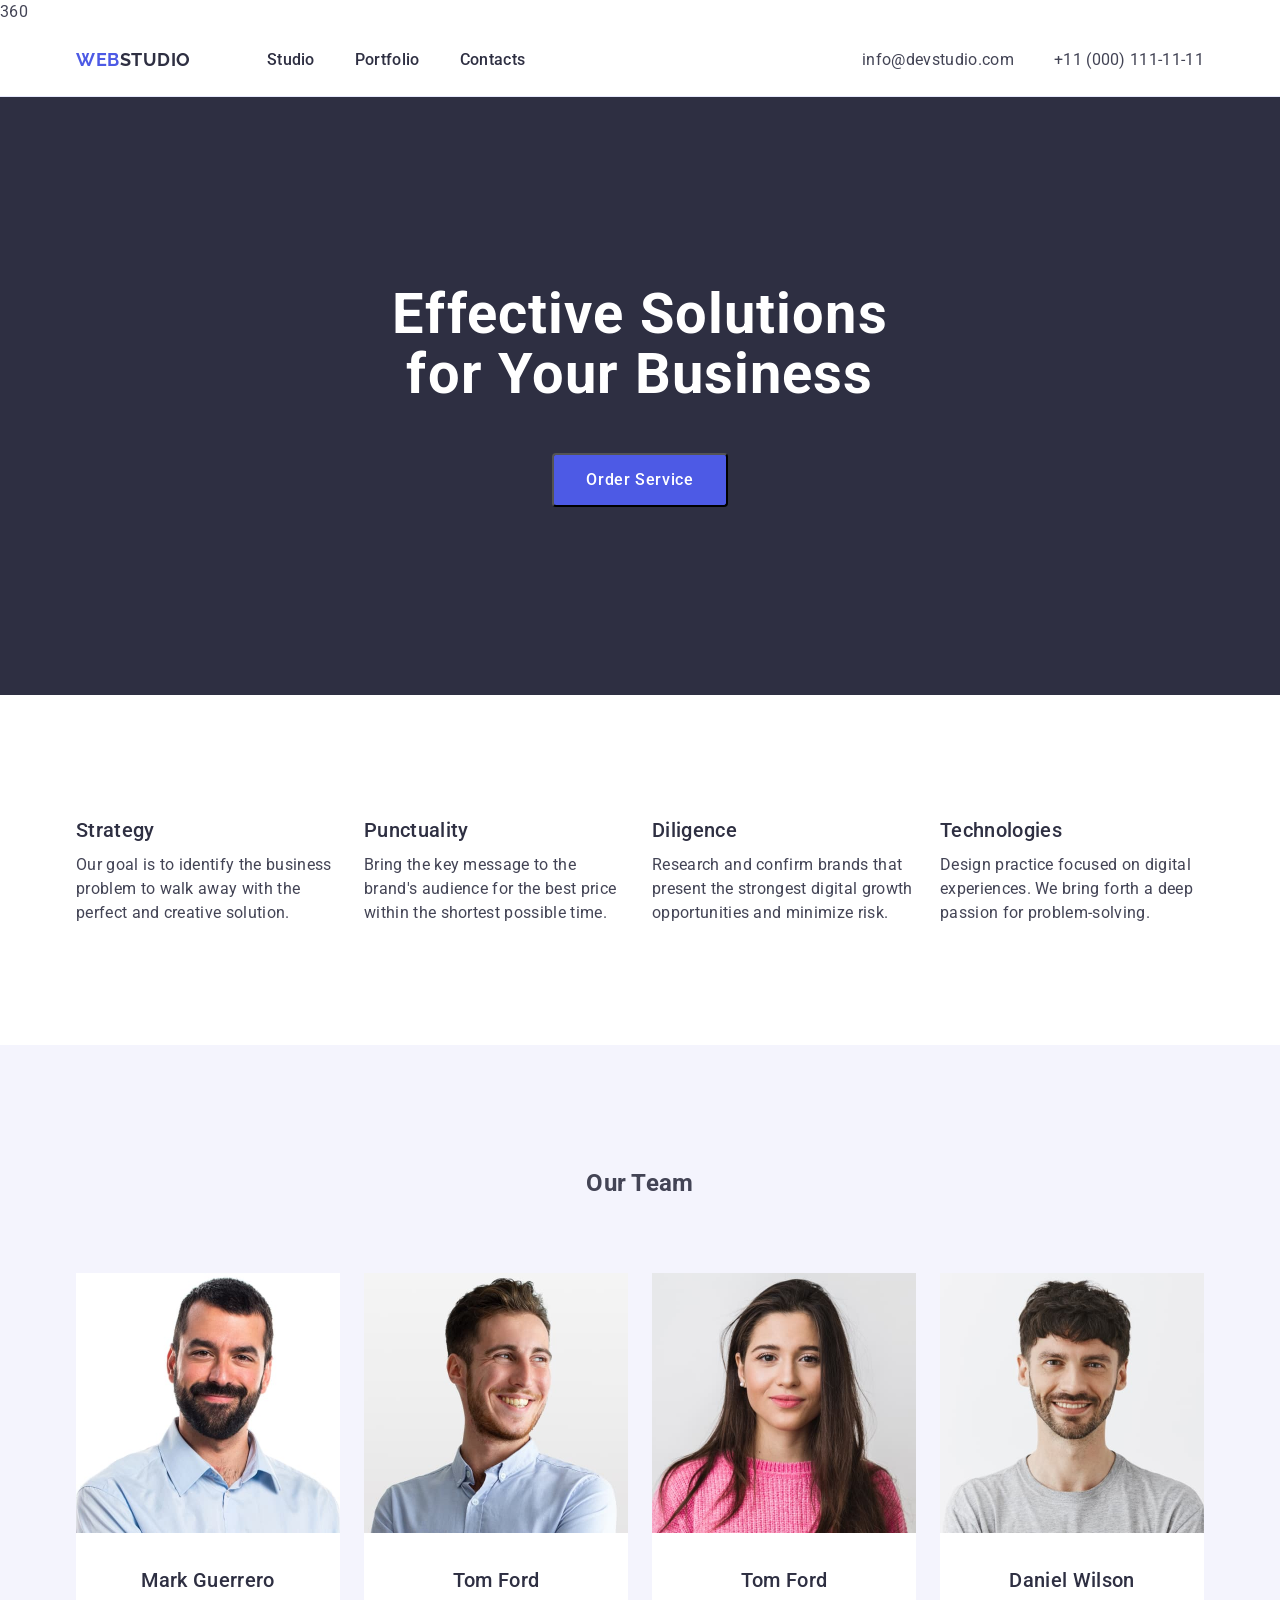
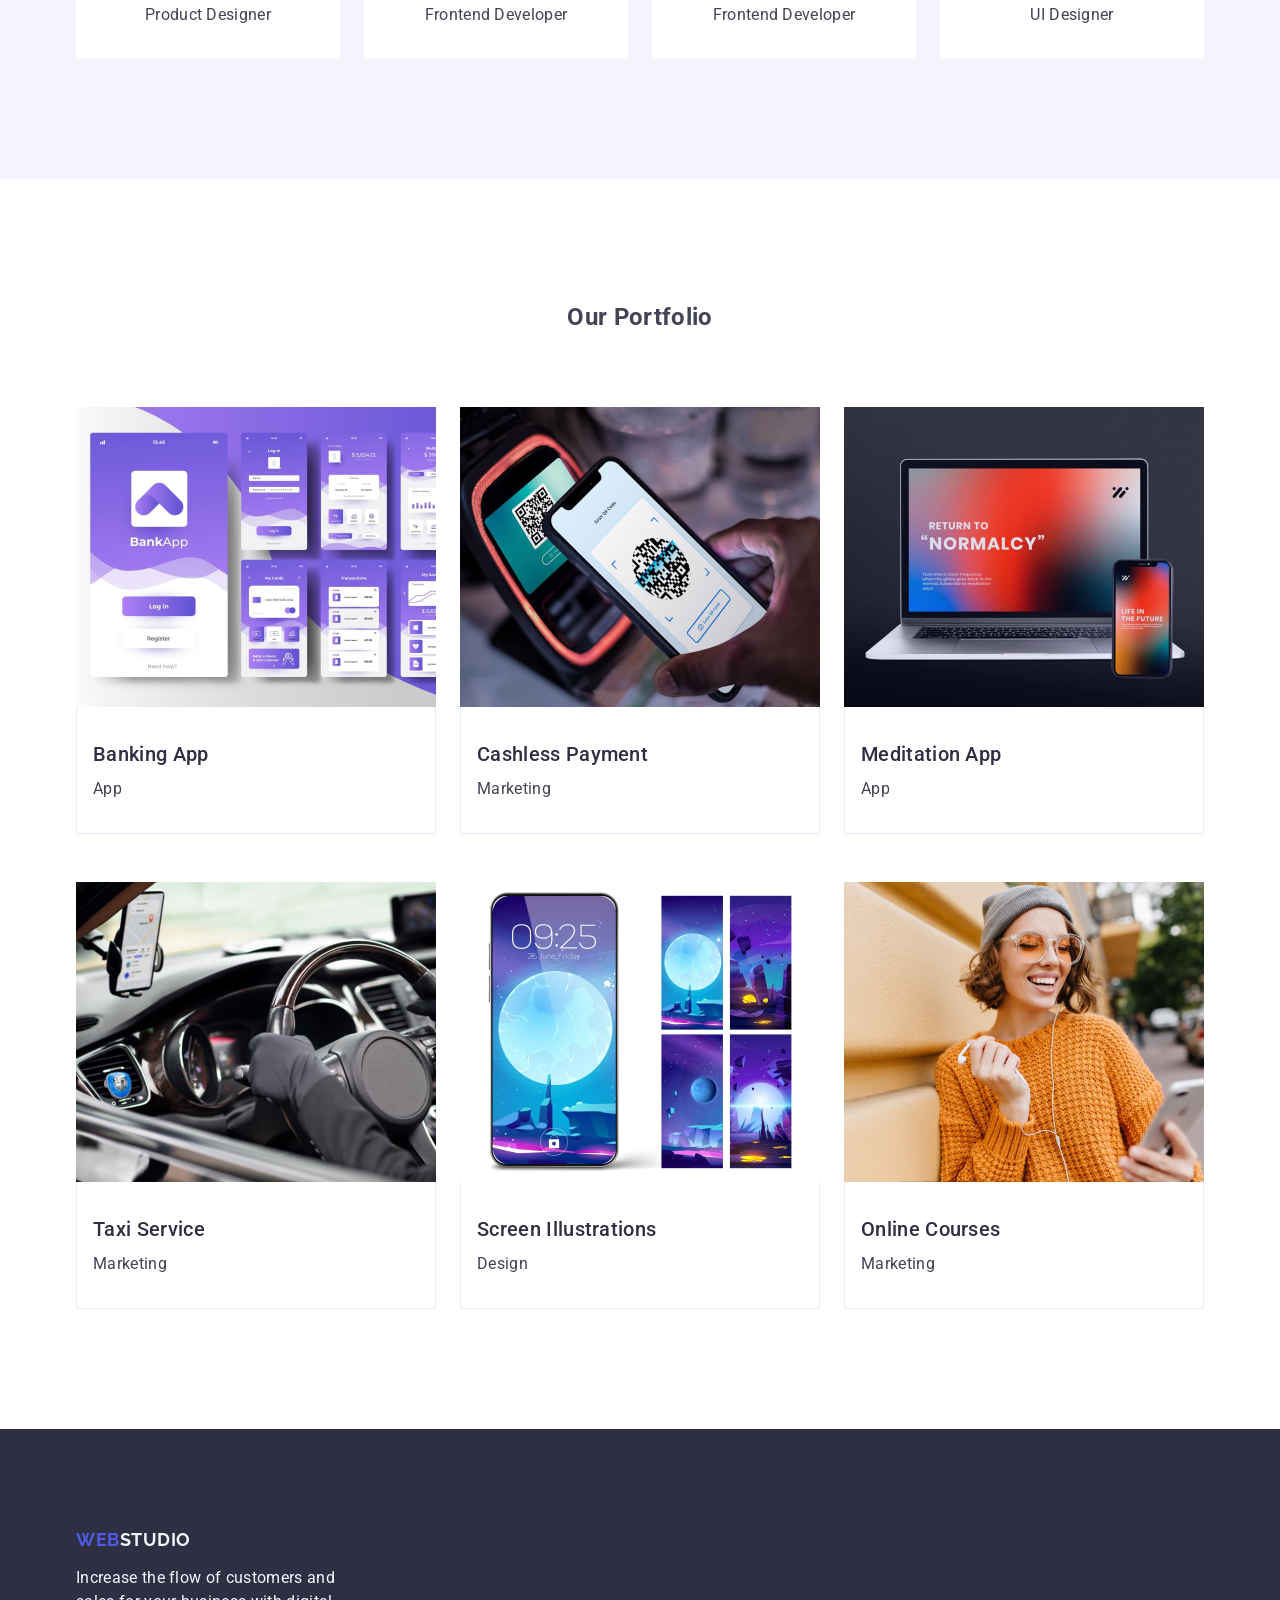
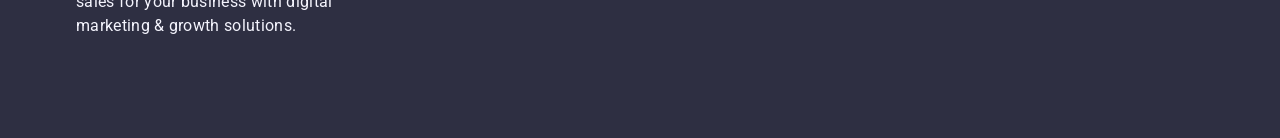
==== commit 4d294965: "change width img" ====
--- a/index.html
+++ b/index.html
@@ -1,4 +1,4 @@
-<!DOCTYPE html>
+360<!DOCTYPE html>
 <html lang="en">
 <head>
     <meta charset="UTF-8">
@@ -121,42 +121,42 @@
                     <h2 class="section-title">Our Portfolio</h2>
                     <ul class="list-portfolio">
                         <li class="item-list-prtfl">
-                            <img src="./images/Banking-App.jpg" alt="open purple files" width="264" height="260">
+                            <img src="./images/Banking-App.jpg" alt="open purple files" width="360" height="260">
                             <div class="portfolio-content">
                                 <h3 class="list-title">Banking App</h3>
                                 <p>App</p>
                             </div>
                         </li>
                         <li class="item-list-prtfl">
-                            <img src="./images/Cashless-Payment.jpg" alt="qr on phone" width="264" height="260">
+                            <img src="./images/Cashless-Payment.jpg" alt="qr on phone" width="360" height="260">
                             <div class="portfolio-content">
                                 <h3 class="list-title">Cashless Payment</h3>
                                 <p>Marketing</p>
                             </div>
                         </li>
                         <li class="item-list-prtfl">
-                            <img src="./images/Meditation-App.jpg" alt="laptop" width="264" height="260">
+                            <img src="./images/Meditation-App.jpg" alt="laptop" width="360" height="260">
                             <div class="portfolio-content">
                                 <h3 class="list-title">Meditation App</h3>
                                 <p>App</p>
                             </div>
                         </li>
                         <li class="item-list-prtfl">
-                            <img src="./images/Taxi-Service.jpg" alt="car steering wheel " width="264" height="260">
+                            <img src="./images/Taxi-Service.jpg" alt="car steering wheel " width="360" height="260">
                             <div class="portfolio-content">
                                 <h3 class="list-title">Taxi Service</h3>
                                 <p>Marketing</p>
                             </div>
                         </li>
                         <li class="item-list-prtfl">
-                            <img src="./images/Screen-Illustrations.jpg" alt="phone and screen" width="264" height="260">
+                            <img src="./images/Screen-Illustrations.jpg" alt="phone and screen" width="360" height="260">
                             <div class="portfolio-content">
                                 <h3 class="list-title">Screen Illustrations</h3>
                                 <p>Design</p>
                             </div>
                         </li>
                         <li class="item-list-prtfl">
-                            <img src="./images/Online-Courses.jpg" alt="girl with headphones" width="264" height="260">
+                            <img src="./images/Online-Courses.jpg" alt="girl with headphones" width="360" height="260">
                             <div class="portfolio-content">
                                 <h3 class="list-title">Online Courses</h3>
                                 <p>Marketing</p>
--- a/css/styles.css
+++ b/css/styles.css
@@ -32,7 +32,7 @@
 
 img {
   display: block;
-  max-width: 100%;
+  width: 100%;
   height: auto;
 }
 
@@ -197,7 +197,7 @@
 
 /*#endregion our-benefits*/
 
-/*застосовується у benefits, our portfolio*/
+/*застосовується у benefits, our team, our portfolio*/
 .list-title {
   margin-bottom: 8px;
   font-weight: 500;
@@ -241,21 +241,19 @@
   display: flex;
   flex-wrap: wrap;
   gap: 48px 24px;
-  text-align: center;
 }
 
 .item-list-prtfl {
+  width: calc((100% - 48px) / 3);
+}
+
+.portfolio-content {
+  padding: 32px 16px;
   border-bottom: 1px solid #e7e9fc;
   border-left: 1px solid #e7e9fc;
   border-right: 1px solid #e7e9fc;
   overflow: hidden;
-  width: calc((100% - 48px) / 3);
-}
-
-.portfolio-content {
-  padding-top: 32px;
-  padding-bottom: 32px;
-  padding-left: 16px;
+  text-align: left;
 }
 
 /*#endregion our-portfolio*/
